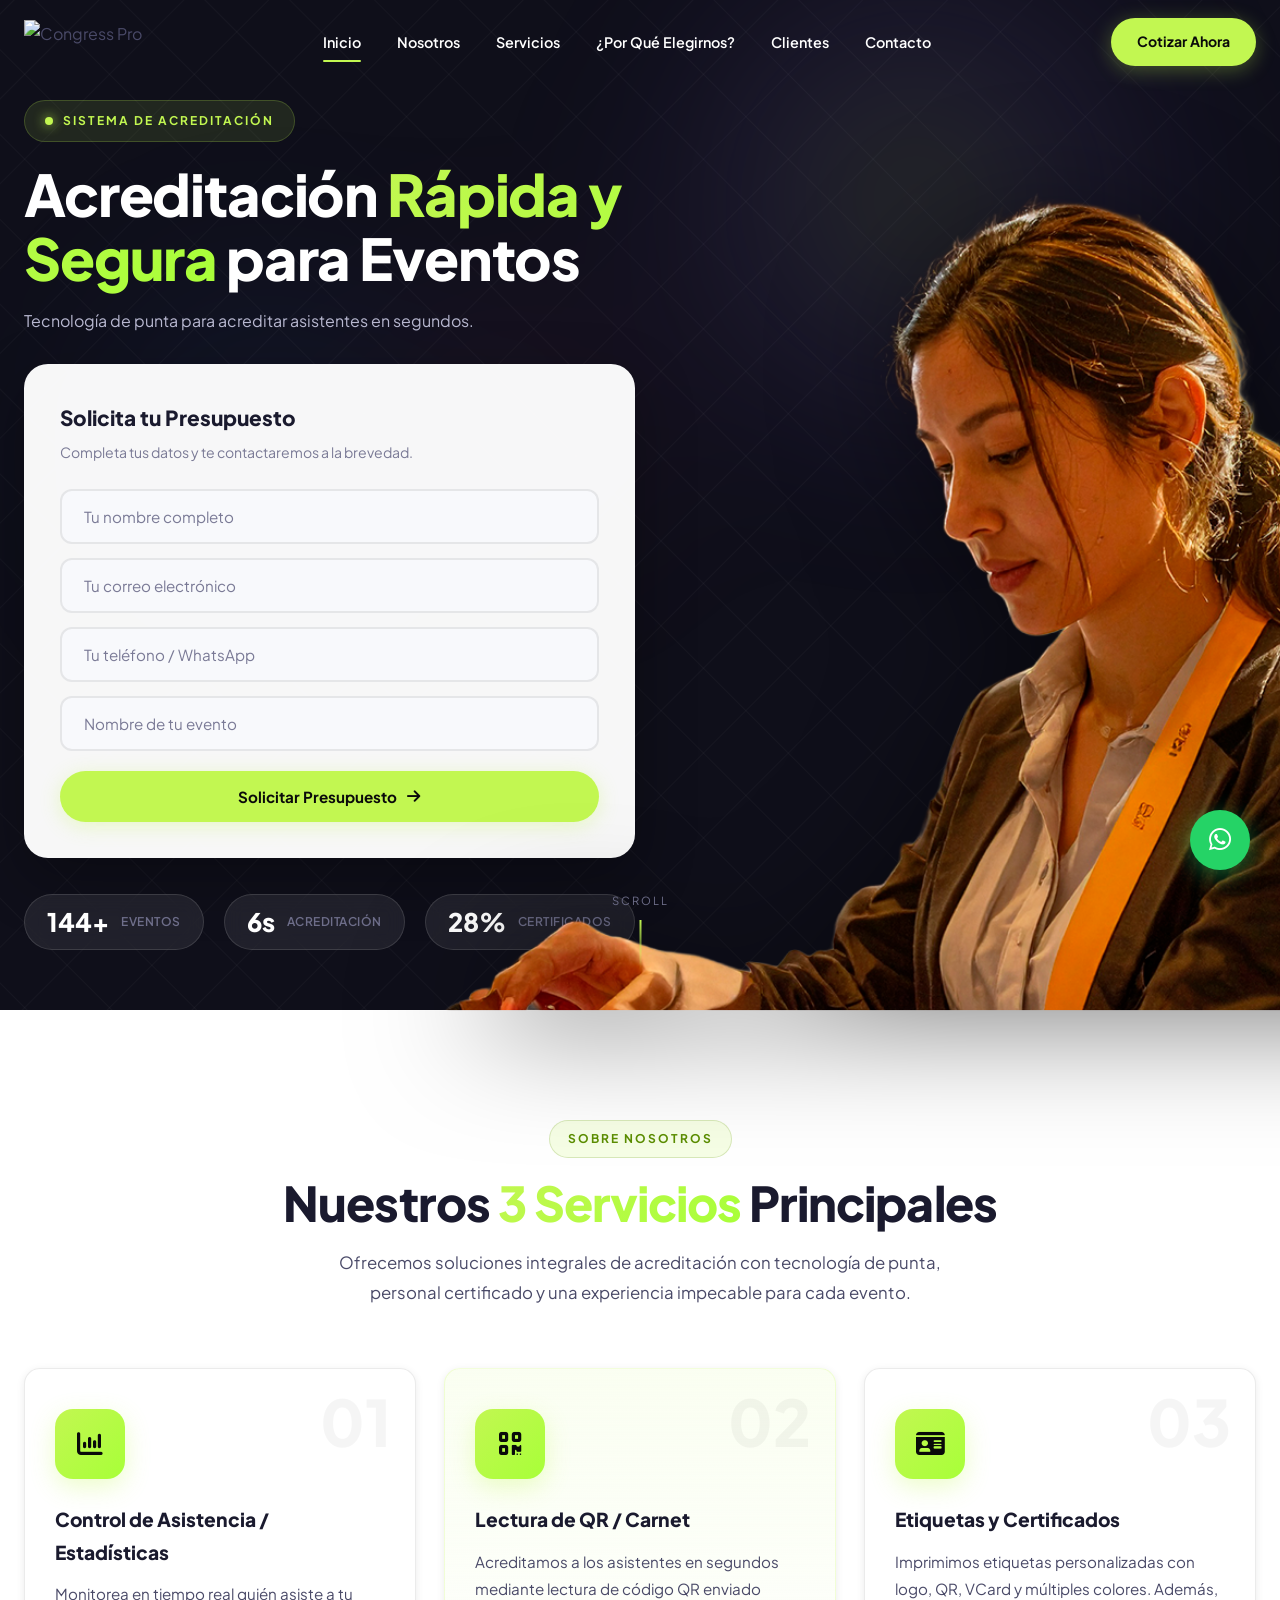
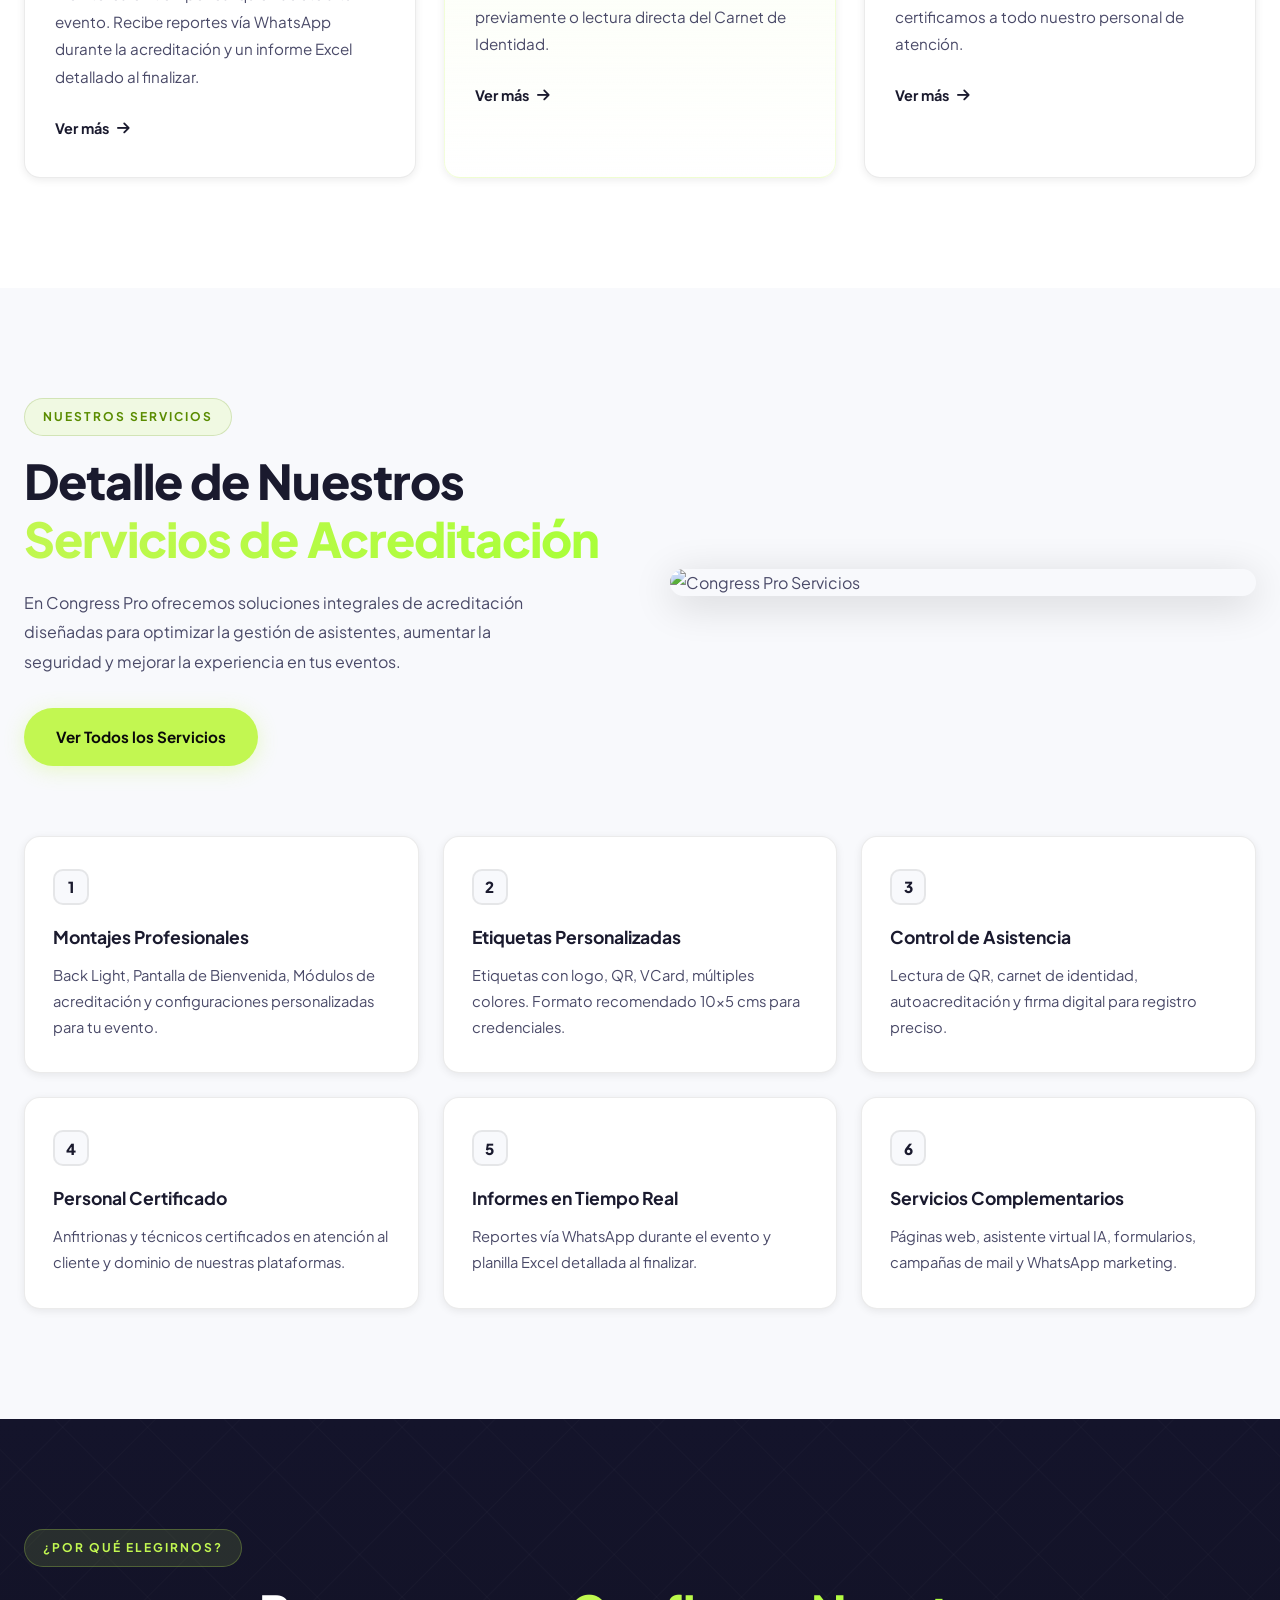
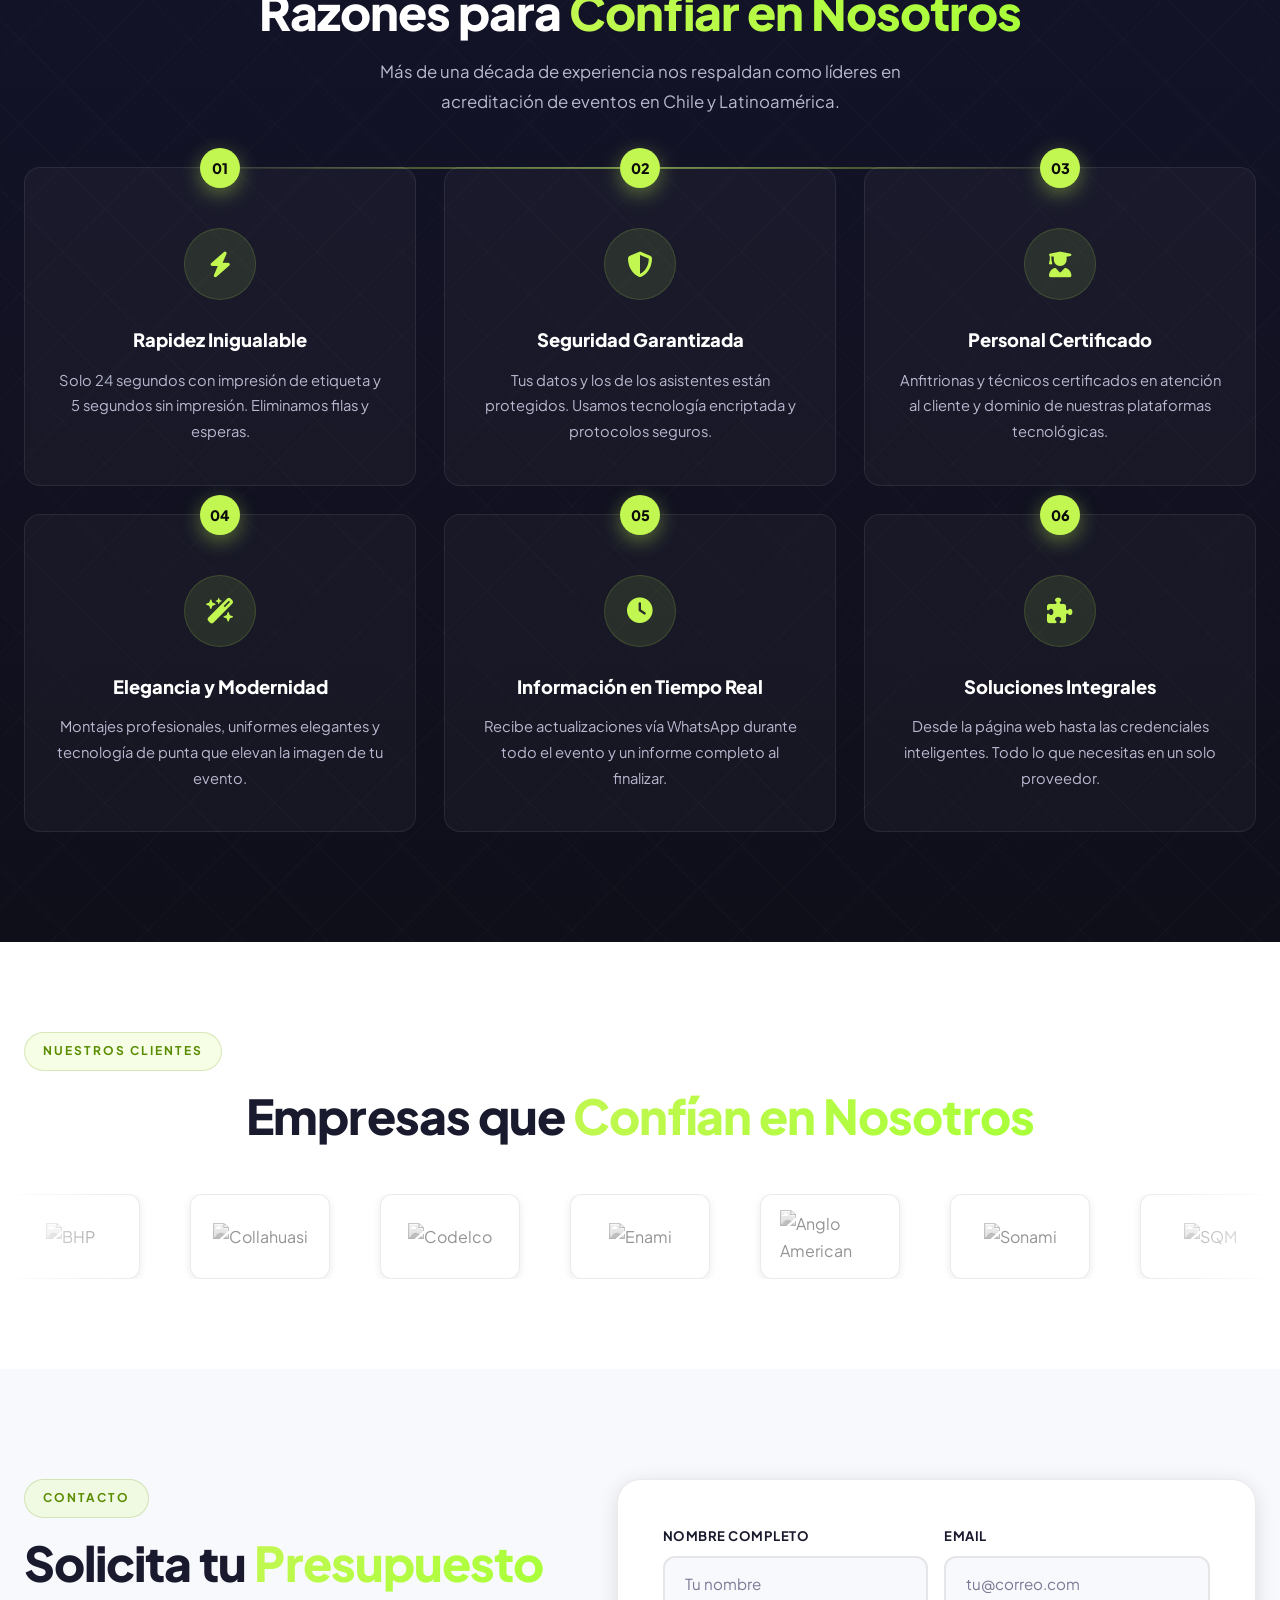
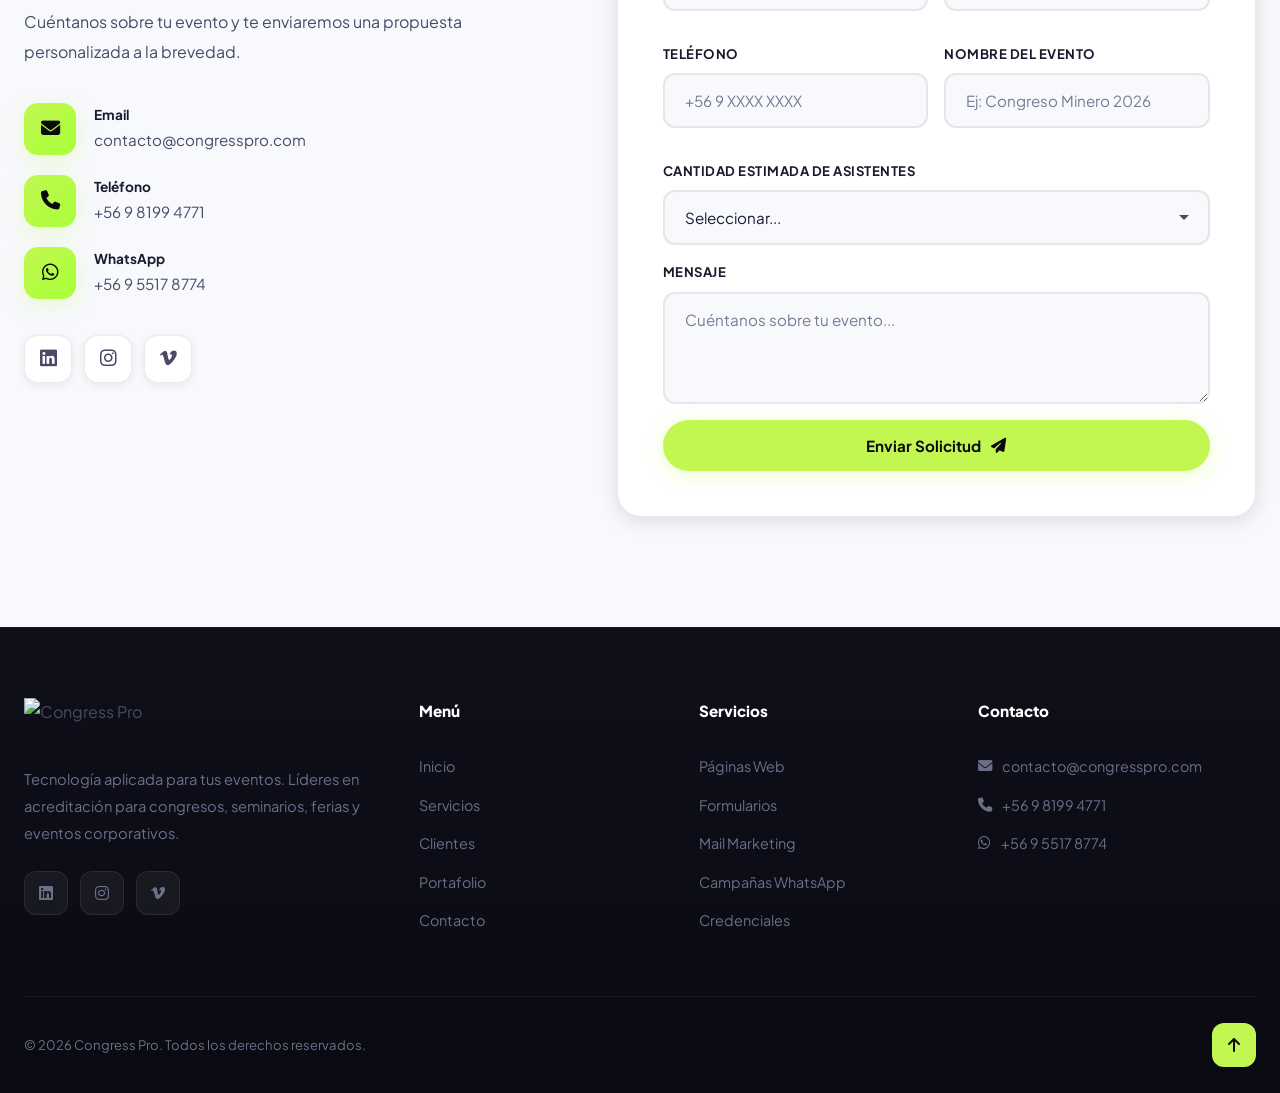
==== index.html @ cda1af73 "Initial commit: CongressPro project" ====
<!DOCTYPE html>
<html lang="es">
<head>
    <meta charset="UTF-8">
    <meta name="viewport" content="width=device-width, initial-scale=1.0">
    <title>Congress Pro — Sistema de Acreditación para Eventos</title>
    <link rel="preconnect" href="https://fonts.googleapis.com">
    <link rel="preconnect" href="https://fonts.gstatic.com" crossorigin>
    <link href="https://fonts.googleapis.com/css2?family=Inter:wght@300;400;500;600;700;800;900&family=Plus+Jakarta+Sans:wght@400;500;600;700;800&display=swap" rel="stylesheet">
    <link rel="stylesheet" href="https://cdnjs.cloudflare.com/ajax/libs/font-awesome/6.5.1/css/all.min.css">
    <link rel="stylesheet" href="styles.css">
</head>
<body>

    <!-- ============ NAVBAR ============ -->
    <header class="navbar" id="navbar">
        <div class="container navbar__inner">
            <a href="https://congresspro.com" class="navbar__logo">
                <img src="https://congresspro.com/wp-content/uploads/2024/12/logoCP3D.png" alt="Congress Pro" class="navbar__logo-img">
            </a>
            <nav class="navbar__menu" id="navMenu">
                <a href="#hero" class="navbar__link active">Inicio</a>
                <a href="#about" class="navbar__link">Nosotros</a>
                <a href="#services" class="navbar__link">Servicios</a>
                <a href="#why-us" class="navbar__link">¿Por Qué Elegirnos?</a>
                <a href="#clients" class="navbar__link">Clientes</a>
                <a href="#contact" class="navbar__link">Contacto</a>
            </nav>
            <a href="#contact" class="btn btn--primary navbar__cta">Cotizar Ahora</a>
            <button class="navbar__toggle" id="navToggle" aria-label="Menú">
                <span></span><span></span><span></span>
            </button>
        </div>
    </header>

    <!-- ============ HERO + FORM ============ -->
    <section class="hero" id="hero">
        <div class="hero__bg">
            <div class="hero__grid-overlay"></div>
            <div class="hero__gradient"></div>
        </div>
        <div class="container hero__inner">
            <!-- LEFT: Form -->
            <div class="hero__content">
                <span class="hero__badge">
                    <span class="hero__badge-dot"></span>
                    SISTEMA DE ACREDITACIÓN
                </span>
                <h1 class="hero__title">
                    Acreditación <span class="text-gradient">Rápida y Segura</span> para Eventos
                </h1>
                <p class="hero__subtitle">
                    Tecnología de punta para acreditar asistentes en segundos.
                </p>
                <form class="hero__form" id="heroForm">
                    <div class="hero__form-card">
                        <h3 class="hero__form-title">Solicita tu Presupuesto</h3>
                        <p class="hero__form-desc">Completa tus datos y te contactaremos a la brevedad.</p>
                        <div class="hero__form-fields">
                            <input type="text" placeholder="Tu nombre completo" required>
                            <input type="email" placeholder="Tu correo electrónico" required>
                            <input type="tel" placeholder="Tu teléfono / WhatsApp">
                            <input type="text" placeholder="Nombre de tu evento">
                        </div>
                        <button type="submit" class="btn btn--primary btn--full">
                            Solicitar Presupuesto <i class="fa-solid fa-arrow-right"></i>
                        </button>
                    </div>
                </form>
                <div class="hero__stats">
                    <div class="hero__stat">
                        <div class="hero__stat-value"><span class="hero__stat-number" data-count="500">0</span>+</div>
                        <span class="hero__stat-label">Eventos</span>
                    </div>
                    <div class="hero__stat">
                        <div class="hero__stat-value"><span class="hero__stat-number" data-count="24">0</span>s</div>
                        <span class="hero__stat-label">Acreditación</span>
                    </div>
                    <div class="hero__stat">
                        <div class="hero__stat-value"><span class="hero__stat-number" data-count="100">0</span>%</div>
                        <span class="hero__stat-label">Certificados</span>
                    </div>
                </div>
            </div>
            <!-- RIGHT: Image -->
            <div class="hero__visual">
                <div class="hero__image-wrapper">
                    <img src="imagenes/niñapng.png" alt="Acreditación Congress Pro" class="hero__image hero__image--person">
                </div>
            </div>
        </div>
        <div class="hero__scroll-indicator">
            <span>Scroll</span>
            <div class="hero__scroll-line"></div>
        </div>
    </section>

    <!-- ============ ABOUT US — 3 SERVICIOS PRINCIPALES ============ -->
    <section class="about section--light" id="about">
        <div class="container">
            <div class="about__header">
                <span class="section-tag">Sobre Nosotros</span>
                <h2 class="section-title">Nuestros <span class="text-gradient">3 Servicios</span> Principales</h2>
                <p class="section-subtitle">Ofrecemos soluciones integrales de acreditación con tecnología de punta, personal certificado y una experiencia impecable para cada evento.</p>
            </div>
            <div class="about__grid">
                <!-- Card 1 -->
                <div class="about__card" data-aos="fade-up">
                    <div class="about__card-icon">
                        <i class="fa-solid fa-chart-column"></i>
                    </div>
                    <div class="about__card-number">01</div>
                    <h3 class="about__card-title">Control de Asistencia / Estadísticas</h3>
                    <p class="about__card-text">Monitorea en tiempo real quién asiste a tu evento. Recibe reportes vía WhatsApp durante la acreditación y un informe Excel detallado al finalizar.</p>
                    <a href="#services" class="about__card-link">
                        Ver más <i class="fa-solid fa-arrow-right"></i>
                    </a>
                </div>
                <!-- Card 2 -->
                <div class="about__card about__card--featured" data-aos="fade-up" data-aos-delay="100">
                    <div class="about__card-icon">
                        <i class="fa-solid fa-qrcode"></i>
                    </div>
                    <div class="about__card-number">02</div>
                    <h3 class="about__card-title">Lectura de QR / Carnet</h3>
                    <p class="about__card-text">Acreditamos a los asistentes en segundos mediante lectura de código QR enviado previamente o lectura directa del Carnet de Identidad.</p>
                    <a href="#services" class="about__card-link">
                        Ver más <i class="fa-solid fa-arrow-right"></i>
                    </a>
                </div>
                <!-- Card 3 -->
                <div class="about__card" data-aos="fade-up" data-aos-delay="200">
                    <div class="about__card-icon">
                        <i class="fa-solid fa-id-card"></i>
                    </div>
                    <div class="about__card-number">03</div>
                    <h3 class="about__card-title">Etiquetas y Certificados</h3>
                    <p class="about__card-text">Imprimimos etiquetas personalizadas con logo, QR, VCard y múltiples colores. Además, certificamos a todo nuestro personal de atención.</p>
                    <a href="#services" class="about__card-link">
                        Ver más <i class="fa-solid fa-arrow-right"></i>
                    </a>
                </div>
            </div>
        </div>
    </section>

    <!-- ============ SERVICES DETAIL — SEOX STYLE ============ -->
    <section class="services-seox section--light" id="services">
        <div class="container">
            <!-- Top: Title Left + Image Right -->
            <div class="services-seox__top">
                <div class="services-seox__intro">
                    <span class="section-tag">Nuestros Servicios</span>
                    <h2 class="section-title section-title--left">Detalle de Nuestros<br><span class="text-gradient">Servicios de Acreditación</span></h2>
                    <p class="services-seox__desc">En Congress Pro ofrecemos soluciones integrales de acreditación diseñadas para optimizar la gestión de asistentes, aumentar la seguridad y mejorar la experiencia en tus eventos.</p>
                    <a href="#contact" class="btn btn--primary">Ver Todos los Servicios</a>
                </div>
                <div class="services-seox__image">
                    <img src="https://congresspro.com/wp-content/uploads/2025/01/IMG_9617-1280x960.jpeg" alt="Congress Pro Servicios">
                </div>
            </div>

            <!-- Bottom: 6 Cards Grid with Numbers -->
            <div class="services-seox__grid">
                <div class="services-seox__card">
                    <span class="services-seox__number">1</span>
                    <h4>Montajes Profesionales</h4>
                    <p>Back Light, Pantalla de Bienvenida, Módulos de acreditación y configuraciones personalizadas para tu evento.</p>
                </div>
                <div class="services-seox__card">
                    <span class="services-seox__number">2</span>
                    <h4>Etiquetas Personalizadas</h4>
                    <p>Etiquetas con logo, QR, VCard, múltiples colores. Formato recomendado 10×5 cms para credenciales.</p>
                </div>
                <div class="services-seox__card">
                    <span class="services-seox__number">3</span>
                    <h4>Control de Asistencia</h4>
                    <p>Lectura de QR, carnet de identidad, autoacreditación y firma digital para registro preciso.</p>
                </div>
                <div class="services-seox__card">
                    <span class="services-seox__number">4</span>
                    <h4>Personal Certificado</h4>
                    <p>Anfitrionas y técnicos certificados en atención al cliente y dominio de nuestras plataformas.</p>
                </div>
                <div class="services-seox__card">
                    <span class="services-seox__number">5</span>
                    <h4>Informes en Tiempo Real</h4>
                    <p>Reportes vía WhatsApp durante el evento y planilla Excel detallada al finalizar.</p>
                </div>
                <div class="services-seox__card">
                    <span class="services-seox__number">6</span>
                    <h4>Servicios Complementarios</h4>
                    <p>Páginas web, asistente virtual IA, formularios, campañas de mail y WhatsApp marketing.</p>
                </div>
            </div>
        </div>
    </section>

    <!-- ============ WHY CHOOSE US (Por qué elegirnos) ============ -->
    <section class="why-us section--dark" id="why-us">
        <div class="container">
            <span class="section-tag">¿Por Qué Elegirnos?</span>
            <h2 class="section-title">Razones para <span class="text-gradient">Confiar en Nosotros</span></h2>
            <p class="section-subtitle">Más de una década de experiencia nos respaldan como líderes en acreditación de eventos en Chile y Latinoamérica.</p>

            <div class="why-us__grid">
                <div class="why-us__card">
                    <div class="why-us__step">01</div>
                    <div class="why-us__icon"><i class="fa-solid fa-bolt"></i></div>
                    <h4>Rapidez Inigualable</h4>
                    <p>Solo 24 segundos con impresión de etiqueta y 5 segundos sin impresión. Eliminamos filas y esperas.</p>
                </div>
                <div class="why-us__card">
                    <div class="why-us__step">02</div>
                    <div class="why-us__icon"><i class="fa-solid fa-shield-halved"></i></div>
                    <h4>Seguridad Garantizada</h4>
                    <p>Tus datos y los de los asistentes están protegidos. Usamos tecnología encriptada y protocolos seguros.</p>
                </div>
                <div class="why-us__card">
                    <div class="why-us__step">03</div>
                    <div class="why-us__icon"><i class="fa-solid fa-user-graduate"></i></div>
                    <h4>Personal Certificado</h4>
                    <p>Anfitrionas y técnicos certificados en atención al cliente y dominio de nuestras plataformas tecnológicas.</p>
                </div>
                <div class="why-us__card">
                    <div class="why-us__step">04</div>
                    <div class="why-us__icon"><i class="fa-solid fa-wand-magic-sparkles"></i></div>
                    <h4>Elegancia y Modernidad</h4>
                    <p>Montajes profesionales, uniformes elegantes y tecnología de punta que elevan la imagen de tu evento.</p>
                </div>
                <div class="why-us__card">
                    <div class="why-us__step">05</div>
                    <div class="why-us__icon"><i class="fa-solid fa-clock"></i></div>
                    <h4>Información en Tiempo Real</h4>
                    <p>Recibe actualizaciones vía WhatsApp durante todo el evento y un informe completo al finalizar.</p>
                </div>
                <div class="why-us__card">
                    <div class="why-us__step">06</div>
                    <div class="why-us__icon"><i class="fa-solid fa-puzzle-piece"></i></div>
                    <h4>Soluciones Integrales</h4>
                    <p>Desde la página web hasta las credenciales inteligentes. Todo lo que necesitas en un solo proveedor.</p>
                </div>
            </div>
        </div>
    </section>

    <!-- ============ CLIENTS SLIDER ============ -->
    <section class="clients section--light" id="clients">
        <div class="container">
            <span class="section-tag">Nuestros Clientes</span>
            <h2 class="section-title">Empresas que <span class="text-gradient">Confían en Nosotros</span></h2>
        </div>
        <div class="clients__slider">
            <div class="clients__track">
                <div class="clients__slide"><img src="https://congresspro.com/wp-content/uploads/2024/12/BHP-150x150.png" alt="BHP"></div>
                <div class="clients__slide"><img src="https://congresspro.com/wp-content/uploads/2024/12/collahuasi-150x150.png" alt="Collahuasi"></div>
                <div class="clients__slide"><img src="https://congresspro.com/wp-content/uploads/2024/12/CODELCO-150x150.png" alt="Codelco"></div>
                <div class="clients__slide"><img src="https://congresspro.com/wp-content/uploads/2024/12/ENAMI-150x150.png" alt="Enami"></div>
                <div class="clients__slide"><img src="https://congresspro.com/wp-content/uploads/2024/12/Anglo-American-150x150.png" alt="Anglo American"></div>
                <div class="clients__slide"><img src="https://congresspro.com/wp-content/uploads/2024/12/SONAMI-150x150.png" alt="Sonami"></div>
                <div class="clients__slide"><img src="https://congresspro.com/wp-content/uploads/2024/12/SQM-150x150.png" alt="SQM"></div>
                <div class="clients__slide"><img src="https://congresspro.com/wp-content/uploads/2024/12/CORFO-150x150.png" alt="Corfo"></div>
                <div class="clients__slide"><img src="https://congresspro.com/wp-content/uploads/2024/12/SERNAGEOMIN-150x150.png" alt="Sernageomin"></div>
                <div class="clients__slide"><img src="https://congresspro.com/wp-content/uploads/2024/12/ICARE-150x150.png" alt="Icare"></div>
                <!-- Duplicated for infinite scroll -->
                <div class="clients__slide"><img src="https://congresspro.com/wp-content/uploads/2024/12/BHP-150x150.png" alt="BHP"></div>
                <div class="clients__slide"><img src="https://congresspro.com/wp-content/uploads/2024/12/collahuasi-150x150.png" alt="Collahuasi"></div>
                <div class="clients__slide"><img src="https://congresspro.com/wp-content/uploads/2024/12/CODELCO-150x150.png" alt="Codelco"></div>
                <div class="clients__slide"><img src="https://congresspro.com/wp-content/uploads/2024/12/ENAMI-150x150.png" alt="Enami"></div>
                <div class="clients__slide"><img src="https://congresspro.com/wp-content/uploads/2024/12/Anglo-American-150x150.png" alt="Anglo American"></div>
                <div class="clients__slide"><img src="https://congresspro.com/wp-content/uploads/2024/12/SONAMI-150x150.png" alt="Sonami"></div>
                <div class="clients__slide"><img src="https://congresspro.com/wp-content/uploads/2024/12/SQM-150x150.png" alt="SQM"></div>
                <div class="clients__slide"><img src="https://congresspro.com/wp-content/uploads/2024/12/CORFO-150x150.png" alt="Corfo"></div>
                <div class="clients__slide"><img src="https://congresspro.com/wp-content/uploads/2024/12/SERNAGEOMIN-150x150.png" alt="Sernageomin"></div>
                <div class="clients__slide"><img src="https://congresspro.com/wp-content/uploads/2024/12/ICARE-150x150.png" alt="Icare"></div>
            </div>
        </div>
    </section>

    <!-- ============ CONTACT FORM (Second Form) ============ -->
    <section class="contact section--light" id="contact">
        <div class="container">
            <div class="contact__inner">
                <div class="contact__info">
                    <span class="section-tag">Contacto</span>
                    <h2 class="section-title section-title--left">Solicita tu <span class="text-gradient">Presupuesto</span></h2>
                    <p>Cuéntanos sobre tu evento y te enviaremos una propuesta personalizada a la brevedad.</p>
                    <div class="contact__details">
                        <div class="contact__detail">
                            <i class="fa-solid fa-envelope"></i>
                            <div>
                                <strong>Email</strong>
                                <a href="mailto:contacto@congresspro.com">contacto@congresspro.com</a>
                            </div>
                        </div>
                        <div class="contact__detail">
                            <i class="fa-solid fa-phone"></i>
                            <div>
                                <strong>Teléfono</strong>
                                <a href="tel:56981994771">+56 9 8199 4771</a>
                            </div>
                        </div>
                        <div class="contact__detail">
                            <i class="fa-brands fa-whatsapp"></i>
                            <div>
                                <strong>WhatsApp</strong>
                                <a href="https://api.whatsapp.com/send/?phone=56955178774" target="_blank">+56 9 5517 8774</a>
                            </div>
                        </div>
                    </div>
                    <div class="contact__social">
                        <a href="https://www.linkedin.com/company/congresspro" target="_blank"><i class="fa-brands fa-linkedin"></i></a>
                        <a href="https://www.instagram.com/congresspro_oficial/" target="_blank"><i class="fa-brands fa-instagram"></i></a>
                        <a href="https://vimeo.com/user10743563" target="_blank"><i class="fa-brands fa-vimeo-v"></i></a>
                    </div>
                </div>
                <form class="contact__form" id="contactForm">
                    <div class="contact__form-row">
                        <div class="contact__form-group">
                            <label>Nombre Completo</label>
                            <input type="text" placeholder="Tu nombre" required>
                        </div>
                        <div class="contact__form-group">
                            <label>Email</label>
                            <input type="email" placeholder="tu@correo.com" required>
                        </div>
                    </div>
                    <div class="contact__form-row">
                        <div class="contact__form-group">
                            <label>Teléfono</label>
                            <input type="tel" placeholder="+56 9 XXXX XXXX">
                        </div>
                        <div class="contact__form-group">
                            <label>Nombre del Evento</label>
                            <input type="text" placeholder="Ej: Congreso Minero 2026">
                        </div>
                    </div>
                    <div class="contact__form-group contact__form-group--full">
                        <label>Cantidad Estimada de Asistentes</label>
                        <select>
                            <option value="">Seleccionar...</option>
                            <option>Menos de 100</option>
                            <option>100 - 500</option>
                            <option>500 - 1.000</option>
                            <option>1.000 - 5.000</option>
                            <option>Más de 5.000</option>
                        </select>
                    </div>
                    <div class="contact__form-group contact__form-group--full">
                        <label>Mensaje</label>
                        <textarea rows="4" placeholder="Cuéntanos sobre tu evento..."></textarea>
                    </div>
                    <button type="submit" class="btn btn--primary btn--full">
                        Enviar Solicitud <i class="fa-solid fa-paper-plane"></i>
                    </button>
                </form>
            </div>
        </div>
    </section>

    <!-- ============ FOOTER ============ -->
    <footer class="footer">
        <div class="container">
            <div class="footer__top">
                <div class="footer__brand">
                    <img src="https://congresspro.com/wp-content/uploads/2024/12/logoCP3D.png" alt="Congress Pro" class="footer__logo">
                    <p>Tecnología aplicada para tus eventos. Líderes en acreditación para congresos, seminarios, ferias y eventos corporativos.</p>
                    <div class="footer__social">
                        <a href="https://www.linkedin.com/company/congresspro" target="_blank"><i class="fa-brands fa-linkedin"></i></a>
                        <a href="https://www.instagram.com/congresspro_oficial/" target="_blank"><i class="fa-brands fa-instagram"></i></a>
                        <a href="https://vimeo.com/user10743563" target="_blank"><i class="fa-brands fa-vimeo-v"></i></a>
                    </div>
                </div>
                <div class="footer__col">
                    <h4>Menú</h4>
                    <a href="https://congresspro.com">Inicio</a>
                    <a href="https://congresspro.com/acreditacion/">Servicios</a>
                    <a href="https://congresspro.com/clientes/">Clientes</a>
                    <a href="https://congresspro.com/portafolio/">Portafolio</a>
                    <a href="#contact">Contacto</a>
                </div>
                <div class="footer__col">
                    <h4>Servicios</h4>
                    <a href="https://congresspro.com/pagina-web/">Páginas Web</a>
                    <a href="https://congresspro.com/formulario-de-inscripcion/">Formularios</a>
                    <a href="https://congresspro.com/mail-marketing/">Mail Marketing</a>
                    <a href="https://congresspro.com/whatsapp">Campañas WhatsApp</a>
                    <a href="https://congresspro.com/credenciales-inteligentes/">Credenciales</a>
                </div>
                <div class="footer__col">
                    <h4>Contacto</h4>
                    <a href="mailto:contacto@congresspro.com"><i class="fa-solid fa-envelope"></i> contacto@congresspro.com</a>
                    <a href="tel:56981994771"><i class="fa-solid fa-phone"></i> +56 9 8199 4771</a>
                    <a href="https://api.whatsapp.com/send/?phone=56955178774" target="_blank"><i class="fa-brands fa-whatsapp"></i> +56 9 5517 8774</a>
                </div>
            </div>
            <div class="footer__bottom">
                <p>&copy; 2026 Congress Pro. Todos los derechos reservados.</p>
                <a href="#hero" class="footer__back-top">
                    <i class="fa-solid fa-arrow-up"></i>
                </a>
            </div>
        </div>
    </footer>

    <!-- WhatsApp Floating Button -->
    <a href="https://api.whatsapp.com/send/?phone=56955178774" class="whatsapp-float" target="_blank" aria-label="WhatsApp">
        <i class="fa-brands fa-whatsapp"></i>
    </a>

    <script src="script.js"></script>
</body>
</html>
---- styles.css ----
/* ================================================
   CONGRESS PRO — SEOX-Inspired Theme
   Light/Dark Alternating Sections + Lime Green Accent
   ================================================ */

/* ---------- CSS Variables ---------- */
:root {
    /* Light Section Colors */
    --bg-light: #ffffff;
    --bg-light-alt: #f8f9fc;
    --bg-light-card: #ffffff;
    --text-dark: #1a1a2e;
    --text-dark-secondary: #4a4a68;
    --text-dark-muted: #7a7a96;
    --border-light: rgba(0, 0, 0, 0.08);
    
    /* Dark Section Colors */
    --bg-dark: #0f0f1a;
    --bg-dark-alt: #14142b;
    --bg-dark-card: #1a1a2e;
    --text-light: #ffffff;
    --text-light-secondary: #b8b8d0;
    --text-light-muted: #6e6e8a;
    --border-dark: rgba(255, 255, 255, 0.08);
    
    /* Accent Colors - SEOX Lime Green */
    --accent: #c2f751;
    --accent-dark: #a8d845;
    --accent-hover: #d4ff6a;
    --accent-glow: rgba(194, 247, 81, 0.2);
    
    /* Secondary Colors */
    --purple: #8b5cf6;
    --blue: #3b82f6;
    --pink: #ec4899;
    
    /* Spacing & Radius */
    --radius-sm: 8px;
    --radius-md: 12px;
    --radius-lg: 16px;
    --radius-xl: 24px;
    --radius-full: 100px;
    
    /* Shadows */
    --shadow-sm: 0 2px 8px rgba(0, 0, 0, 0.08);
    --shadow-md: 0 4px 20px rgba(0, 0, 0, 0.12);
    --shadow-lg: 0 8px 40px rgba(0, 0, 0, 0.16);
    --shadow-glow: 0 0 40px rgba(194, 247, 81, 0.15);
    
    --font-main: 'Plus Jakarta Sans', 'Inter', sans-serif;
    --transition: 0.3s cubic-bezier(0.4, 0, 0.2, 1);
    --container: 1280px;
}

/* ---------- Reset & Base ---------- */
*, *::before, *::after {
    margin: 0;
    padding: 0;
    box-sizing: border-box;
}

html {
    scroll-behavior: smooth;
    font-size: 16px;
}

body {
    font-family: var(--font-main);
    background: var(--bg-light);
    color: var(--text-dark-secondary);
    line-height: 1.7;
    overflow-x: hidden;
    -webkit-font-smoothing: antialiased;
}

a {
    text-decoration: none;
    color: inherit;
    transition: var(--transition);
}

img {
    max-width: 100%;
    display: block;
}

.container {
    max-width: var(--container);
    margin: 0 auto;
    padding: 0 24px;
}

/* SEOX-style green highlight text */
.text-gradient {
    color: var(--accent);
    background: linear-gradient(135deg, var(--accent), #a8ff38);
    -webkit-background-clip: text;
    -webkit-text-fill-color: transparent;
    background-clip: text;
}

/* Section Tag — SEOX Style with colored pill */
.section-tag {
    display: inline-flex;
    align-items: center;
    gap: 8px;
    font-size: 0.75rem;
    font-weight: 700;
    letter-spacing: 2px;
    text-transform: uppercase;
    color: var(--accent);
    margin-bottom: 16px;
    padding: 8px 18px;
    background: rgba(194, 247, 81, 0.12);
    border-radius: var(--radius-full);
    border: 1px solid rgba(194, 247, 81, 0.25);
}

/* Light section tag */
.section--light .section-tag {
    background: rgba(194, 247, 81, 0.15);
    color: #5a8c00;
    border-color: rgba(90, 140, 0, 0.2);
}

.section-title {
    font-size: clamp(2rem, 4vw, 3rem);
    font-weight: 800;
    color: var(--text-dark);
    margin-bottom: 16px;
    line-height: 1.2;
    text-align: center;
    letter-spacing: -0.02em;
}

.section--dark .section-title {
    color: var(--text-light);
}

.section-title--left {
    text-align: left;
}

.section-subtitle {
    font-size: 1.05rem;
    color: var(--text-dark-secondary);
    max-width: 620px;
    margin: 0 auto 50px;
    text-align: center;
    line-height: 1.8;
}

.section--dark .section-subtitle {
    color: var(--text-light-secondary);
}

/* ---------- Buttons — SEOX Style ---------- */
.btn {
    display: inline-flex;
    align-items: center;
    gap: 10px;
    padding: 16px 32px;
    border-radius: var(--radius-full);
    font-weight: 700;
    font-size: 0.95rem;
    border: none;
    cursor: pointer;
    transition: var(--transition);
    font-family: var(--font-main);
}

.btn--primary {
    background: var(--accent);
    color: #0a0a0a;
    box-shadow: 0 4px 20px rgba(194, 247, 81, 0.3);
}

.btn--primary:hover {
    background: var(--accent-hover);
    transform: translateY(-3px);
    box-shadow: 0 8px 30px rgba(194, 247, 81, 0.45);
}

.btn--dark {
    background: var(--bg-dark);
    color: var(--text-light);
}

.btn--dark:hover {
    background: var(--bg-dark-alt);
    transform: translateY(-3px);
}

.btn--outline {
    background: transparent;
    border: 2px solid var(--border-light);
    color: var(--text-dark);
}

.btn--outline:hover {
    border-color: var(--accent);
    color: var(--accent);
}

.btn--full {
    width: 100%;
    justify-content: center;
}

/* ============ NAVBAR — SEOX Light/Dark ============ */
.navbar {
    position: fixed;
    top: 0;
    left: 0;
    right: 0;
    z-index: 1000;
    padding: 18px 0;
    transition: var(--transition);
    background: transparent;
}

.navbar.scrolled {
    background: rgba(255, 255, 255, 0.95);
    backdrop-filter: blur(20px);
    -webkit-backdrop-filter: blur(20px);
    border-bottom: 1px solid var(--border-light);
    padding: 12px 0;
    box-shadow: var(--shadow-sm);
}

.navbar__inner {
    display: flex;
    align-items: center;
    justify-content: space-between;
}

.navbar__logo-img {
    height: 44px;
    width: auto;
}

.navbar__menu {
    display: flex;
    gap: 36px;
}

.navbar__link {
    font-size: 0.9rem;
    font-weight: 600;
    color: var(--text-light);
    position: relative;
    padding: 4px 0;
}

.navbar.scrolled .navbar__link {
    color: var(--text-dark-secondary);
}

.navbar__link::after {
    content: '';
    position: absolute;
    bottom: -4px;
    left: 0;
    width: 0;
    height: 2px;
    background: var(--accent);
    border-radius: 2px;
    transition: var(--transition);
}

.navbar__link:hover,
.navbar__link.active {
    color: var(--text-light);
}

.navbar.scrolled .navbar__link:hover,
.navbar.scrolled .navbar__link.active {
    color: var(--text-dark);
}

.navbar__link:hover::after,
.navbar__link.active::after {
    width: 100%;
}

.navbar__cta {
    padding: 12px 26px;
    font-size: 0.88rem;
}

.navbar__toggle {
    display: none;
    flex-direction: column;
    gap: 5px;
    background: none;
    border: none;
    cursor: pointer;
    padding: 4px;
}

.navbar__toggle span {
    display: block;
    width: 24px;
    height: 2px;
    background: var(--text-light);
    border-radius: 2px;
    transition: var(--transition);
}

.navbar.scrolled .navbar__toggle span {
    background: var(--text-dark);
}

/* ============ HERO — SEOX Dark with Gradient ============ */
.hero {
    position: relative;
    min-height: 100vh;
    display: flex;
    align-items: flex-end;
    padding: 100px 0 0;
    overflow: visible;
    background-color: #0f0f1a;
    background-size: cover;
    background-position: center;
    background-repeat: no-repeat;
}

.hero__inner {
    position: relative;
    z-index: 1;
    display: grid;
    grid-template-columns: 1fr 1fr;
    gap: 40px;
    align-items: flex-end;
    width: 100%;
}

.hero__content {
    padding-bottom: 60px;
    align-self: center;
}

.hero__bg {
    position: absolute;
    inset: 0;
    z-index: 0;
    background: rgba(15, 15, 26, 0.75);
}

/* SEOX Diamond / Diagonal Grid Pattern */
.hero__grid-overlay {
    position: absolute;
    inset: -50%;
    width: 200%;
    height: 200%;
    background-image:
        linear-gradient(rgba(255,255,255,0.03) 1px, transparent 1px),
        linear-gradient(90deg, rgba(255,255,255,0.03) 1px, transparent 1px);
    background-size: 60px 60px;
    transform: rotate(45deg);
}

/* SEOX Colorful ambient glows */
.hero__gradient {
    position: absolute;
    top: -10%;
    right: 5%;
    width: 600px;
    height: 600px;
    background: radial-gradient(circle, rgba(194, 247, 81, 0.15), rgba(139, 92, 246, 0.1) 40%, transparent 70%);
    border-radius: 50%;
    filter: blur(80px);
    animation: pulse 8s ease-in-out infinite;
}

.hero__gradient::before {
    content: '';
    position: absolute;
    top: 50%;
    left: -100%;
    width: 500px;
    height: 500px;
    background: radial-gradient(circle, rgba(59, 130, 246, 0.12), transparent 60%);
    border-radius: 50%;
    filter: blur(60px);
}

.hero__gradient::after {
    content: '';
    position: absolute;
    bottom: -20%;
    left: -50%;
    width: 400px;
    height: 400px;
    background: radial-gradient(circle, rgba(236, 72, 153, 0.1), transparent 60%);
    border-radius: 50%;
    filter: blur(60px);
}

@keyframes pulse {
    0%, 100% { transform: scale(1); opacity: 0.8; }
    50% { transform: scale(1.15); opacity: 1; }
}

.hero__badge {
    display: inline-flex;
    align-items: center;
    gap: 10px;
    font-size: 0.75rem;
    font-weight: 700;
    letter-spacing: 2px;
    text-transform: uppercase;
    color: var(--accent);
    margin-bottom: 20px;
    padding: 10px 20px;
    background: rgba(194, 247, 81, 0.1);
    border-radius: var(--radius-full);
    border: 1px solid rgba(194, 247, 81, 0.2);
}

.hero__badge-dot {
    width: 8px;
    height: 8px;
    border-radius: 50%;
    background: var(--accent);
    box-shadow: 0 0 12px var(--accent);
    animation: blink 2s ease-in-out infinite;
}

@keyframes blink {
    0%, 100% { opacity: 1; }
    50% { opacity: 0.3; }
}

.hero__title {
    font-size: clamp(2.4rem, 5vw, 3.6rem);
    font-weight: 900;
    color: var(--text-light);
    line-height: 1.1;
    margin-bottom: 18px;
    letter-spacing: -0.02em;
}

.hero__subtitle {
    font-size: 1rem;
    color: var(--text-light-secondary);
    max-width: 480px;
    margin-bottom: 28px;
    line-height: 1.8;
}

/* Hero Form Card — SEOX Light Card Style */
.hero__form {
    margin-bottom: 36px;
}

.hero__form-card {
    background: rgba(255, 255, 255, 0.97);
    border-radius: var(--radius-xl);
    padding: 36px;
    box-shadow: 0 20px 60px rgba(0, 0, 0, 0.3);
}

.hero__form-title {
    font-size: 1.3rem;
    font-weight: 800;
    color: var(--text-dark);
    margin-bottom: 6px;
}

.hero__form-desc {
    font-size: 0.88rem;
    color: var(--text-dark-muted);
    margin-bottom: 24px;
}

.hero__form-fields {
    display: flex;
    flex-direction: column;
    gap: 14px;
    margin-bottom: 20px;
}

.hero__form-fields input {
    width: 100%;
    padding: 16px 22px;
    background: var(--bg-light-alt);
    border: 2px solid var(--border-light);
    border-radius: var(--radius-md);
    color: var(--text-dark);
    font-size: 0.95rem;
    font-family: var(--font-main);
    transition: var(--transition);
}

.hero__form-fields input::placeholder {
    color: var(--text-dark-muted);
}

.hero__form-fields input:focus {
    outline: none;
    border-color: var(--accent);
    background: #fff;
    box-shadow: 0 0 0 4px rgba(194, 247, 81, 0.15);
}

/* Hero Stats — SEOX glass pills */
.hero__stats {
    display: flex;
    gap: 20px;
}

.hero__stat {
    display: flex;
    align-items: center;
    gap: 12px;
    padding: 14px 22px;
    background: rgba(255, 255, 255, 0.08);
    backdrop-filter: blur(10px);
    border: 1px solid rgba(255, 255, 255, 0.12);
    border-radius: var(--radius-full);
}

.hero__stat-value {
    font-size: 1.6rem;
    font-weight: 900;
    color: var(--text-light);
    line-height: 1;
}

.hero__stat-number {
    display: inline;
}

.hero__stat-label {
    font-size: 0.75rem;
    font-weight: 600;
    color: var(--text-light-muted);
    text-transform: uppercase;
    letter-spacing: 0.5px;
    line-height: 1.3;
}

/* Hero Visual */
.hero__visual {
    position: relative;
    display: flex;
    justify-content: center;
    align-items: flex-end;
}

.hero__image-wrapper {
    position: relative;
    overflow: visible;
    width: 100%;
    display: flex;
    align-items: flex-end;
    justify-content: center;
}

.hero__image {
    border-radius: var(--radius-xl);
    width: 100%;
    max-height: 540px;
    object-fit: cover;
    box-shadow: 0 25px 80px rgba(0, 0, 0, 0.4);
}

/* Imagen de persona PNG - COMPLETA, grande y pegada al fondo */
.hero__image--person {
    border-radius: 0;
    max-height: none;
    height: auto;
    min-height: 650px;
    max-width: 150%;
    width: auto;
    object-fit: contain;
    object-position: bottom center;
    box-shadow: none;
    filter: drop-shadow(0 10px 50px rgba(0, 0, 0, 0.5));
    margin-bottom: 0;
    transform: scale(1.2);
    transform-origin: bottom center;
}

.hero__float-card {
    position: absolute;
    display: flex;
    align-items: center;
    gap: 14px;
    padding: 16px 22px;
    background: rgba(255, 255, 255, 0.95);
    backdrop-filter: blur(10px);
    border-radius: var(--radius-md);
    box-shadow: var(--shadow-lg);
    animation: float 6s ease-in-out infinite;
}

.hero__float-card i {
    width: 44px;
    height: 44px;
    display: flex;
    align-items: center;
    justify-content: center;
    border-radius: 12px;
    background: var(--accent);
    color: #0a0a0a;
    font-size: 1.1rem;
}

.hero__float-card strong {
    color: var(--text-dark);
    font-size: 1rem;
    display: block;
}

.hero__float-card span {
    color: var(--text-dark-muted);
    font-size: 0.75rem;
}

.hero__float-card--1 {
    top: 20%;
    left: -40px;
}

.hero__float-card--2 {
    bottom: 15%;
    right: -40px;
    animation-delay: 3s;
}

@keyframes float {
    0%, 100% { transform: translateY(0px); }
    50% { transform: translateY(-16px); }
}

.hero__scroll-indicator {
    position: absolute;
    bottom: 40px;
    left: 50%;
    transform: translateX(-50%);
    display: flex;
    flex-direction: column;
    align-items: center;
    gap: 10px;
    color: var(--text-light-muted);
    font-size: 0.7rem;
    letter-spacing: 2px;
    text-transform: uppercase;
    z-index: 2;
}

.hero__scroll-line {
    width: 2px;
    height: 50px;
    background: linear-gradient(180deg, var(--accent), transparent);
    animation: scrollPulse 2s ease-in-out infinite;
}

@keyframes scrollPulse {
    0% { opacity: 0; transform: scaleY(0); transform-origin: top; }
    50% { opacity: 1; transform: scaleY(1); }
    100% { opacity: 0; transform: scaleY(0); transform-origin: bottom; }
}

/* ============ ABOUT US — SEOX LIGHT SECTION ============ */
.about {
    padding: 110px 0;
    background: var(--bg-light);
    position: relative;
    overflow: hidden;
}

.about__header {
    text-align: center;
    margin-bottom: 60px;
    position: relative;
    z-index: 1;
}

.about__grid {
    display: grid;
    grid-template-columns: repeat(3, 1fr);
    gap: 28px;
    position: relative;
    z-index: 1;
}

.about__card {
    position: relative;
    padding: 40px 30px 36px;
    background: var(--bg-light-card);
    border: 1px solid var(--border-light);
    border-radius: var(--radius-lg);
    transition: var(--transition);
    overflow: hidden;
    box-shadow: var(--shadow-sm);
}

.about__card::before {
    content: '';
    position: absolute;
    top: 0;
    left: 0;
    right: 0;
    height: 4px;
    background: var(--accent);
    transform: scaleX(0);
    transition: var(--transition);
}

.about__card:hover {
    transform: translateY(-10px);
    box-shadow: 0 20px 50px rgba(0, 0, 0, 0.12);
    border-color: transparent;
}

.about__card:hover::before {
    transform: scaleX(1);
}

.about__card--featured {
    background: linear-gradient(180deg, rgba(194, 247, 81, 0.08), var(--bg-light-card));
    border-color: rgba(194, 247, 81, 0.2);
}

.about__card-icon {
    width: 70px;
    height: 70px;
    display: flex;
    align-items: center;
    justify-content: center;
    border-radius: 18px;
    background: linear-gradient(135deg, var(--accent), #a8ff38);
    margin-bottom: 24px;
    font-size: 1.6rem;
    color: #0a0a0a;
    box-shadow: 0 8px 25px rgba(194, 247, 81, 0.3);
    transition: var(--transition);
}

.about__card:hover .about__card-icon {
    transform: scale(1.08);
    box-shadow: 0 12px 35px rgba(194, 247, 81, 0.4);
}

.about__card-number {
    position: absolute;
    top: 20px;
    right: 24px;
    font-size: 4rem;
    font-weight: 900;
    color: rgba(0, 0, 0, 0.04);
    line-height: 1;
    pointer-events: none;
}

.about__card-title {
    font-size: 1.2rem;
    font-weight: 800;
    color: var(--text-dark);
    margin-bottom: 12px;
}

.about__card-text {
    font-size: 0.95rem;
    line-height: 1.8;
    color: var(--text-dark-secondary);
    margin-bottom: 24px;
}

.about__card-link {
    display: inline-flex;
    align-items: center;
    gap: 8px;
    font-weight: 700;
    font-size: 0.9rem;
    color: var(--text-dark);
}

.about__card-link:hover {
    color: #5a8c00;
    gap: 14px;
}

/* ============ SERVICES SEOX STYLE — Light Section ============ */
.services-seox {
    padding: 110px 0;
    background: var(--bg-light-alt);
}

.services-seox__top {
    display: grid;
    grid-template-columns: 1fr 1fr;
    gap: 60px;
    align-items: center;
    margin-bottom: 70px;
}

.services-seox__intro .section-tag {
    background: rgba(194, 247, 81, 0.15);
    color: #5a8c00;
    border-color: rgba(90, 140, 0, 0.2);
}

.services-seox__intro .section-title {
    text-align: left;
    margin-bottom: 20px;
}

.services-seox__desc {
    font-size: 1rem;
    line-height: 1.85;
    color: var(--text-dark-secondary);
    margin-bottom: 32px;
    max-width: 520px;
}

.services-seox__image {
    position: relative;
}

.services-seox__image img {
    border-radius: var(--radius-xl);
    width: 100%;
    max-height: 380px;
    object-fit: cover;
    box-shadow: var(--shadow-lg);
}

/* Services Grid - 6 Cards */
.services-seox__grid {
    display: grid;
    grid-template-columns: repeat(3, 1fr);
    gap: 24px;
}

.services-seox__card {
    position: relative;
    padding: 32px 28px;
    background: var(--bg-light-card);
    border: 1px solid var(--border-light);
    border-radius: var(--radius-lg);
    transition: var(--transition);
    box-shadow: var(--shadow-sm);
}

.services-seox__card:hover {
    transform: translateY(-6px);
    box-shadow: var(--shadow-md);
    border-color: rgba(194, 247, 81, 0.3);
}

.services-seox__number {
    display: inline-flex;
    align-items: center;
    justify-content: center;
    width: 36px;
    height: 36px;
    border-radius: 10px;
    background: var(--bg-light-alt);
    border: 2px solid var(--border-light);
    color: var(--text-dark);
    font-size: 0.95rem;
    font-weight: 800;
    margin-bottom: 18px;
    transition: var(--transition);
}

.services-seox__card:hover .services-seox__number {
    background: var(--accent);
    border-color: var(--accent);
    color: #0a0a0a;
}

.services-seox__card h4 {
    font-size: 1.1rem;
    font-weight: 700;
    color: var(--text-dark);
    margin-bottom: 10px;
}

.services-seox__card p {
    font-size: 0.92rem;
    line-height: 1.75;
    color: var(--text-dark-secondary);
}

/* ============ SERVICES TABS — SEOX DARK SECTION (Keep for reference, now unused) ============ */
.services {
    padding: 110px 0;
    background: linear-gradient(180deg, #0f0f1a 0%, #14142b 100%);
    position: relative;
    overflow: hidden;
}

.services::before {
    content: '';
    position: absolute;
    inset: -50%;
    width: 200%;
    height: 200%;
    background-image:
        linear-gradient(rgba(255,255,255,0.02) 1px, transparent 1px),
        linear-gradient(90deg, rgba(255,255,255,0.02) 1px, transparent 1px);
    background-size: 60px 60px;
    transform: rotate(45deg);
    pointer-events: none;
}

.services > .container {
    position: relative;
    z-index: 1;
}

.services .section-title {
    color: var(--text-light);
}

.services .section-subtitle {
    color: var(--text-light-secondary);
}

.services__tabs {
    display: flex;
    flex-wrap: wrap;
    justify-content: center;
    gap: 12px;
    margin-bottom: 50px;
}

.services__tab {
    padding: 13px 28px;
    background: rgba(255, 255, 255, 0.06);
    border: 1px solid rgba(255, 255, 255, 0.1);
    border-radius: var(--radius-full);
    color: var(--text-light-secondary);
    font-weight: 600;
    font-size: 0.9rem;
    cursor: pointer;
    transition: var(--transition);
    font-family: var(--font-main);
}

.services__tab:hover {
    background: rgba(255, 255, 255, 0.1);
    color: var(--text-light);
}

.services__tab.active {
    background: var(--accent);
    border-color: var(--accent);
    color: #0a0a0a;
    box-shadow: 0 4px 20px rgba(194, 247, 81, 0.3);
}

.services__content {
    display: none;
    animation: fadeIn 0.5s ease;
}

.services__content.active {
    display: block;
}

@keyframes fadeIn {
    from { opacity: 0; transform: translateY(20px); }
    to { opacity: 1; transform: translateY(0); }
}

.services__content-inner {
    display: grid;
    grid-template-columns: 1fr 1fr;
    gap: 50px;
    align-items: center;
    background: rgba(255, 255, 255, 0.03);
    border: 1px solid rgba(255, 255, 255, 0.08);
    border-radius: var(--radius-xl);
    padding: 50px;
}

.services__text h3 {
    font-size: 1.6rem;
    font-weight: 800;
    color: var(--text-light);
    margin-bottom: 16px;
}

.services__text p {
    margin-bottom: 28px;
    line-height: 1.85;
    color: var(--text-light-secondary);
}

.services__list {
    list-style: none;
    margin-bottom: 32px;
}

.services__list li {
    display: flex;
    align-items: center;
    gap: 14px;
    padding: 10px 0;
    font-size: 0.95rem;
    color: var(--text-light-secondary);
}

.services__list li i {
    color: #0a0a0a;
    font-size: 0.7rem;
    width: 24px;
    height: 24px;
    display: flex;
    align-items: center;
    justify-content: center;
    background: var(--accent);
    border-radius: 50%;
    flex-shrink: 0;
}

.services__images {
    display: grid;
    gap: 18px;
}

.services__images img {
    border-radius: var(--radius-lg);
    width: 100%;
    object-fit: cover;
    max-height: 280px;
    box-shadow: 0 10px 40px rgba(0, 0, 0, 0.3);
}

/* ============ ENTREGABLES — SEOX LIGHT SERVICES GRID ============ */
.entregables {
    padding: 110px 0;
    background: var(--bg-light-alt);
    position: relative;
    overflow: hidden;
}

.entregables > .container {
    position: relative;
    z-index: 1;
}

.entregables__grid {
    display: grid;
    grid-template-columns: repeat(3, 1fr);
    gap: 24px;
}

.entregable-card {
    padding: 36px 28px;
    background: var(--bg-light-card);
    border: 1px solid var(--border-light);
    border-radius: var(--radius-lg);
    transition: var(--transition);
    position: relative;
    overflow: hidden;
    box-shadow: var(--shadow-sm);
}

.entregable-card::after {
    content: '';
    position: absolute;
    bottom: 0;
    left: 0;
    right: 0;
    height: 3px;
    background: linear-gradient(90deg, var(--accent), #a8ff38);
    transform: scaleX(0);
    transition: var(--transition);
}

.entregable-card:hover {
    transform: translateY(-8px);
    box-shadow: 0 20px 50px rgba(0, 0, 0, 0.1);
    border-color: transparent;
}

.entregable-card:hover::after {
    transform: scaleX(1);
}

.entregable-card__icon {
    width: 58px;
    height: 58px;
    display: flex;
    align-items: center;
    justify-content: center;
    border-radius: 14px;
    background: var(--bg-light-alt);
    border: 1px solid var(--border-light);
    margin-bottom: 20px;
    font-size: 1.3rem;
    color: #5a8c00;
    transition: var(--transition);
}

.entregable-card:hover .entregable-card__icon {
    background: var(--accent);
    border-color: var(--accent);
    color: #0a0a0a;
    box-shadow: 0 8px 25px rgba(194, 247, 81, 0.3);
}

.entregable-card h4 {
    font-size: 1.08rem;
    font-weight: 700;
    color: var(--text-dark);
    margin-bottom: 10px;
}

.entregable-card p {
    font-size: 0.9rem;
    line-height: 1.75;
    color: var(--text-dark-secondary);
}

/* ============ WHY CHOOSE US — SEOX DARK WORK PROCESS ============ */
.why-us {
    padding: 110px 0;
    background: linear-gradient(180deg, #14142b 0%, #0f0f1a 100%);
    position: relative;
    overflow: hidden;
}

.why-us::before {
    content: '';
    position: absolute;
    inset: -50%;
    width: 200%;
    height: 200%;
    background-image:
        linear-gradient(rgba(255,255,255,0.02) 1px, transparent 1px),
        linear-gradient(90deg, rgba(255,255,255,0.02) 1px, transparent 1px);
    background-size: 60px 60px;
    transform: rotate(45deg);
    pointer-events: none;
}

.why-us > .container {
    position: relative;
    z-index: 1;
}

.why-us .section-title {
    color: var(--text-light);
}

.why-us .section-subtitle {
    color: var(--text-light-secondary);
}

.why-us__grid {
    display: grid;
    grid-template-columns: repeat(3, 1fr);
    gap: 28px;
    position: relative;
}

/* SEOX-style connecting line between step circles */
.why-us__grid::before {
    content: '';
    position: absolute;
    top: 0;
    left: 12%;
    right: 12%;
    height: 2px;
    background: linear-gradient(90deg, transparent, rgba(194, 247, 81, 0.3), rgba(194, 247, 81, 0.5), rgba(194, 247, 81, 0.3), transparent);
    pointer-events: none;
}

.why-us__card {
    position: relative;
    padding: 60px 30px 40px;
    background: rgba(255, 255, 255, 0.03);
    border: 1px solid rgba(255, 255, 255, 0.08);
    border-radius: var(--radius-lg);
    transition: var(--transition);
    text-align: center;
}

.why-us__card:hover {
    background: rgba(255, 255, 255, 0.06);
    transform: translateY(-10px);
    box-shadow: 0 25px 60px rgba(0, 0, 0, 0.3), var(--shadow-glow);
}

/* SEOX numbered circle on top */
.why-us__step {
    position: absolute;
    top: -20px;
    left: 50%;
    transform: translateX(-50%);
    width: 40px;
    height: 40px;
    display: flex;
    align-items: center;
    justify-content: center;
    border-radius: 50%;
    background: var(--accent);
    color: #0a0a0a;
    font-size: 0.9rem;
    font-weight: 900;
    box-shadow: 0 6px 20px rgba(194, 247, 81, 0.4);
    z-index: 2;
}

.why-us__icon {
    width: 72px;
    height: 72px;
    display: flex;
    align-items: center;
    justify-content: center;
    margin: 0 auto 24px;
    border-radius: 50%;
    background: rgba(194, 247, 81, 0.1);
    border: 1px solid rgba(194, 247, 81, 0.15);
    font-size: 1.6rem;
    color: var(--accent);
    transition: var(--transition);
}

.why-us__card:hover .why-us__icon {
    background: var(--accent);
    border-color: var(--accent);
    color: #0a0a0a;
    transform: scale(1.1);
    box-shadow: 0 10px 30px rgba(194, 247, 81, 0.35);
}

.why-us__card h4 {
    font-size: 1.15rem;
    font-weight: 800;
    color: var(--text-light);
    margin-bottom: 12px;
}

.why-us__card p {
    font-size: 0.92rem;
    line-height: 1.75;
    color: var(--text-light-secondary);
}

/* ============ CLIENTS SLIDER — SEOX LIGHT ============ */
.clients {
    padding: 90px 0;
    background: var(--bg-light);
    overflow: hidden;
}

.clients .container {
    position: relative;
    z-index: 1;
}

.clients__slider {
    margin-top: 50px;
    overflow: hidden;
    -webkit-mask-image: linear-gradient(90deg, transparent, #000 10%, #000 90%, transparent);
    mask-image: linear-gradient(90deg, transparent, #000 10%, #000 90%, transparent);
}

.clients__track {
    display: flex;
    gap: 50px;
    animation: scrollSlider 30s linear infinite;
    width: max-content;
}

.clients__slide {
    flex-shrink: 0;
    display: flex;
    align-items: center;
    justify-content: center;
    width: 140px;
    height: 85px;
    padding: 14px;
    background: var(--bg-light-card);
    border: 1px solid var(--border-light);
    border-radius: var(--radius-md);
    transition: var(--transition);
    box-shadow: var(--shadow-sm);
}

.clients__slide:hover {
    border-color: var(--accent);
    box-shadow: 0 8px 30px rgba(194, 247, 81, 0.15);
}

.clients__slide img {
    max-height: 55px;
    max-width: 100px;
    object-fit: contain;
    filter: grayscale(100%);
    opacity: 0.6;
    transition: var(--transition);
}

.clients__slide:hover img {
    filter: grayscale(0%);
    opacity: 1;
}

@keyframes scrollSlider {
    0% { transform: translateX(0); }
    100% { transform: translateX(-50%); }
}

/* ============ CONTACT — SEOX LIGHT SECTION ============ */
.contact {
    padding: 110px 0;
    background: var(--bg-light-alt);
    position: relative;
    overflow: hidden;
}

.contact > .container {
    position: relative;
    z-index: 1;
}

.contact__inner {
    display: grid;
    grid-template-columns: 1fr 1.2fr;
    gap: 60px;
    align-items: start;
}

.contact__info p {
    margin-bottom: 36px;
    line-height: 1.85;
    color: var(--text-dark-secondary);
}

.contact__details {
    display: flex;
    flex-direction: column;
    gap: 20px;
    margin-bottom: 36px;
}

.contact__detail {
    display: flex;
    align-items: center;
    gap: 18px;
}

.contact__detail i {
    width: 52px;
    height: 52px;
    display: flex;
    align-items: center;
    justify-content: center;
    border-radius: 14px;
    background: linear-gradient(135deg, var(--accent), #a8ff38);
    color: #0a0a0a;
    font-size: 1.2rem;
    flex-shrink: 0;
    box-shadow: 0 6px 20px rgba(194, 247, 81, 0.25);
}

.contact__detail strong {
    display: block;
    color: var(--text-dark);
    font-size: 0.85rem;
    font-weight: 700;
}

.contact__detail a {
    color: var(--text-dark-secondary);
    font-size: 0.95rem;
}

.contact__detail a:hover {
    color: #5a8c00;
}

.contact__social {
    display: flex;
    gap: 12px;
}

.contact__social a {
    width: 48px;
    height: 48px;
    display: flex;
    align-items: center;
    justify-content: center;
    border-radius: 14px;
    background: var(--bg-light-card);
    border: 1px solid var(--border-light);
    color: var(--text-dark-secondary);
    font-size: 1.2rem;
    transition: var(--transition);
    box-shadow: var(--shadow-sm);
}

.contact__social a:hover {
    background: var(--accent);
    border-color: var(--accent);
    color: #0a0a0a;
    transform: translateY(-4px);
    box-shadow: 0 8px 25px rgba(194, 247, 81, 0.3);
}

/* Contact Form */
.contact__form {
    padding: 45px;
    background: var(--bg-light-card);
    border: 1px solid var(--border-light);
    border-radius: var(--radius-xl);
    box-shadow: var(--shadow-md);
}

.contact__form-row {
    display: grid;
    grid-template-columns: 1fr 1fr;
    gap: 16px;
    margin-bottom: 16px;
}

.contact__form-group {
    display: flex;
    flex-direction: column;
    gap: 8px;
    margin-bottom: 16px;
}

.contact__form-group--full {
    grid-column: 1 / -1;
}

.contact__form-group label {
    font-size: 0.82rem;
    font-weight: 700;
    color: var(--text-dark);
    text-transform: uppercase;
    letter-spacing: 0.5px;
}

.contact__form-group input,
.contact__form-group select,
.contact__form-group textarea {
    padding: 16px 20px;
    background: var(--bg-light-alt);
    border: 2px solid var(--border-light);
    border-radius: var(--radius-md);
    color: var(--text-dark);
    font-size: 0.95rem;
    font-family: var(--font-main);
    transition: var(--transition);
    resize: vertical;
}

.contact__form-group input::placeholder,
.contact__form-group textarea::placeholder {
    color: var(--text-dark-muted);
}

.contact__form-group input:focus,
.contact__form-group select:focus,
.contact__form-group textarea:focus {
    outline: none;
    border-color: var(--accent);
    background: #fff;
    box-shadow: 0 0 0 4px rgba(194, 247, 81, 0.12);
}

.contact__form-group select {
    appearance: none;
    background-image: url("data:image/svg+xml,%3Csvg xmlns='http://www.w3.org/2000/svg' width='12' height='12' viewBox='0 0 12 12'%3E%3Cpath fill='%234a4a68' d='M6 8L1 3h10z'/%3E%3C/svg%3E");
    background-repeat: no-repeat;
    background-position: right 18px center;
    padding-right: 44px;
}

.contact__form-group select option {
    background: var(--bg-light-card);
    color: var(--text-dark);
}

/* ============ FOOTER — SEOX DARK ============ */
.footer {
    padding: 70px 0 0;
    background: linear-gradient(180deg, #0f0f1a 0%, #0a0a12 100%);
    border-top: 1px solid rgba(255, 255, 255, 0.06);
}

.footer__top {
    display: grid;
    grid-template-columns: 1.5fr 1fr 1fr 1.2fr;
    gap: 48px;
    padding-bottom: 56px;
}

.footer__logo {
    height: 48px;
    margin-bottom: 20px;
}

.footer__brand p {
    font-size: 0.92rem;
    line-height: 1.85;
    margin-bottom: 24px;
    color: var(--text-light-muted);
}

.footer__social {
    display: flex;
    gap: 12px;
}

.footer__social a {
    width: 44px;
    height: 44px;
    display: flex;
    align-items: center;
    justify-content: center;
    border-radius: 12px;
    background: rgba(255, 255, 255, 0.05);
    border: 1px solid rgba(255, 255, 255, 0.08);
    color: var(--text-light-muted);
    transition: var(--transition);
}

.footer__social a:hover {
    background: var(--accent);
    border-color: var(--accent);
    color: #0a0a0a;
}

.footer__col h4 {
    font-size: 0.95rem;
    font-weight: 800;
    color: var(--text-light);
    margin-bottom: 24px;
}

.footer__col a {
    display: flex;
    align-items: center;
    gap: 10px;
    font-size: 0.9rem;
    color: var(--text-light-muted);
    padding: 7px 0;
    transition: var(--transition);
}

.footer__col a:hover {
    color: var(--accent);
    padding-left: 8px;
}

.footer__bottom {
    display: flex;
    justify-content: space-between;
    align-items: center;
    padding: 26px 0;
    border-top: 1px solid rgba(255, 255, 255, 0.06);
}

.footer__bottom p {
    font-size: 0.82rem;
    color: var(--text-light-muted);
}

.footer__back-top {
    width: 44px;
    height: 44px;
    display: flex;
    align-items: center;
    justify-content: center;
    border-radius: 12px;
    background: var(--accent);
    color: #0a0a0a;
    transition: var(--transition);
}

.footer__back-top:hover {
    transform: translateY(-5px);
    box-shadow: 0 8px 25px rgba(194, 247, 81, 0.35);
}

/* ============ WHATSAPP FLOAT ============ */
.whatsapp-float {
    position: fixed;
    bottom: 30px;
    right: 30px;
    width: 60px;
    height: 60px;
    display: flex;
    align-items: center;
    justify-content: center;
    border-radius: 50%;
    background: #25d366;
    color: #fff;
    font-size: 1.6rem;
    z-index: 999;
    box-shadow: 0 6px 25px rgba(37, 211, 102, 0.45);
    transition: var(--transition);
    animation: whatsappPulse 3s ease-in-out infinite;
}

.whatsapp-float:hover {
    transform: scale(1.12);
    box-shadow: 0 8px 35px rgba(37, 211, 102, 0.65);
}

@keyframes whatsappPulse {
    0%, 100% { box-shadow: 0 6px 25px rgba(37, 211, 102, 0.45); }
    50% { box-shadow: 0 6px 35px rgba(37, 211, 102, 0.7); }
}

/* ============ SCROLL ANIMATIONS ============ */
.reveal {
    opacity: 0;
    transform: translateY(35px);
    transition: opacity 0.7s ease, transform 0.7s ease;
}

.reveal.visible {
    opacity: 1;
    transform: translateY(0);
}

/* ============ RESPONSIVE ============ */
@media (max-width: 1024px) {
    .hero__inner {
        grid-template-columns: 1fr;
        text-align: center;
    }

    .hero__subtitle {
        margin-left: auto;
        margin-right: auto;
    }

    .hero__stats {
        justify-content: center;
        flex-wrap: wrap;
    }

    .hero__visual {
        order: -1;
    }

    .hero__image {
        max-height: 400px;
    }

    .hero__form-card {
        max-width: 520px;
        margin: 0 auto;
    }

    .hero__float-card--1 { left: 5px; }
    .hero__float-card--2 { right: 5px; }

    .about__grid {
        grid-template-columns: 1fr;
        max-width: 500px;
        margin: 0 auto;
    }

    .services-seox__top {
        grid-template-columns: 1fr;
        gap: 40px;
        text-align: center;
    }

    .services-seox__intro .section-title {
        text-align: center;
    }

    .services-seox__desc {
        margin-left: auto;
        margin-right: auto;
    }

    .services-seox__grid {
        grid-template-columns: repeat(2, 1fr);
    }

    .services__content-inner {
        grid-template-columns: 1fr;
        padding: 36px;
    }

    .why-us__grid {
        grid-template-columns: repeat(2, 1fr);
    }

    .why-us__grid::before {
        display: none;
    }

    .contact__inner {
        grid-template-columns: 1fr;
    }

    .footer__top {
        grid-template-columns: 1fr 1fr;
    }
}

@media (max-width: 768px) {
    .navbar__menu {
        display: none;
        position: fixed;
        top: 0;
        left: 0;
        right: 0;
        bottom: 0;
        background: rgba(15, 15, 26, 0.98);
        backdrop-filter: blur(20px);
        flex-direction: column;
        align-items: center;
        justify-content: center;
        gap: 28px;
        z-index: 100;
    }

    .navbar__menu.open {
        display: flex;
    }

    .navbar__menu .navbar__link {
        font-size: 1.4rem;
        color: var(--text-light);
    }

    .navbar__cta {
        display: none;
    }

    .navbar__toggle {
        display: flex;
        z-index: 200;
    }

    .hero {
        padding: 110px 0 70px;
        min-height: auto;
    }

    .hero__form-card {
        padding: 28px;
    }

    .hero__stats {
        flex-direction: column;
        gap: 12px;
        align-items: center;
    }

    .hero__stat {
        width: 100%;
        max-width: 300px;
        justify-content: center;
    }

    .hero__float-card {
        display: none;
    }

    .services-seox__grid {
        grid-template-columns: 1fr;
    }

    .why-us__grid {
        grid-template-columns: 1fr;
    }

    .contact__form {
        padding: 28px;
    }

    .contact__form-row {
        grid-template-columns: 1fr;
    }

    .footer__top {
        grid-template-columns: 1fr;
        text-align: center;
    }

    .footer__social {
        justify-content: center;
    }

    .footer__bottom {
        flex-direction: column;
        gap: 16px;
        text-align: center;
    }

    .section-title {
        font-size: 1.85rem;
    }
}
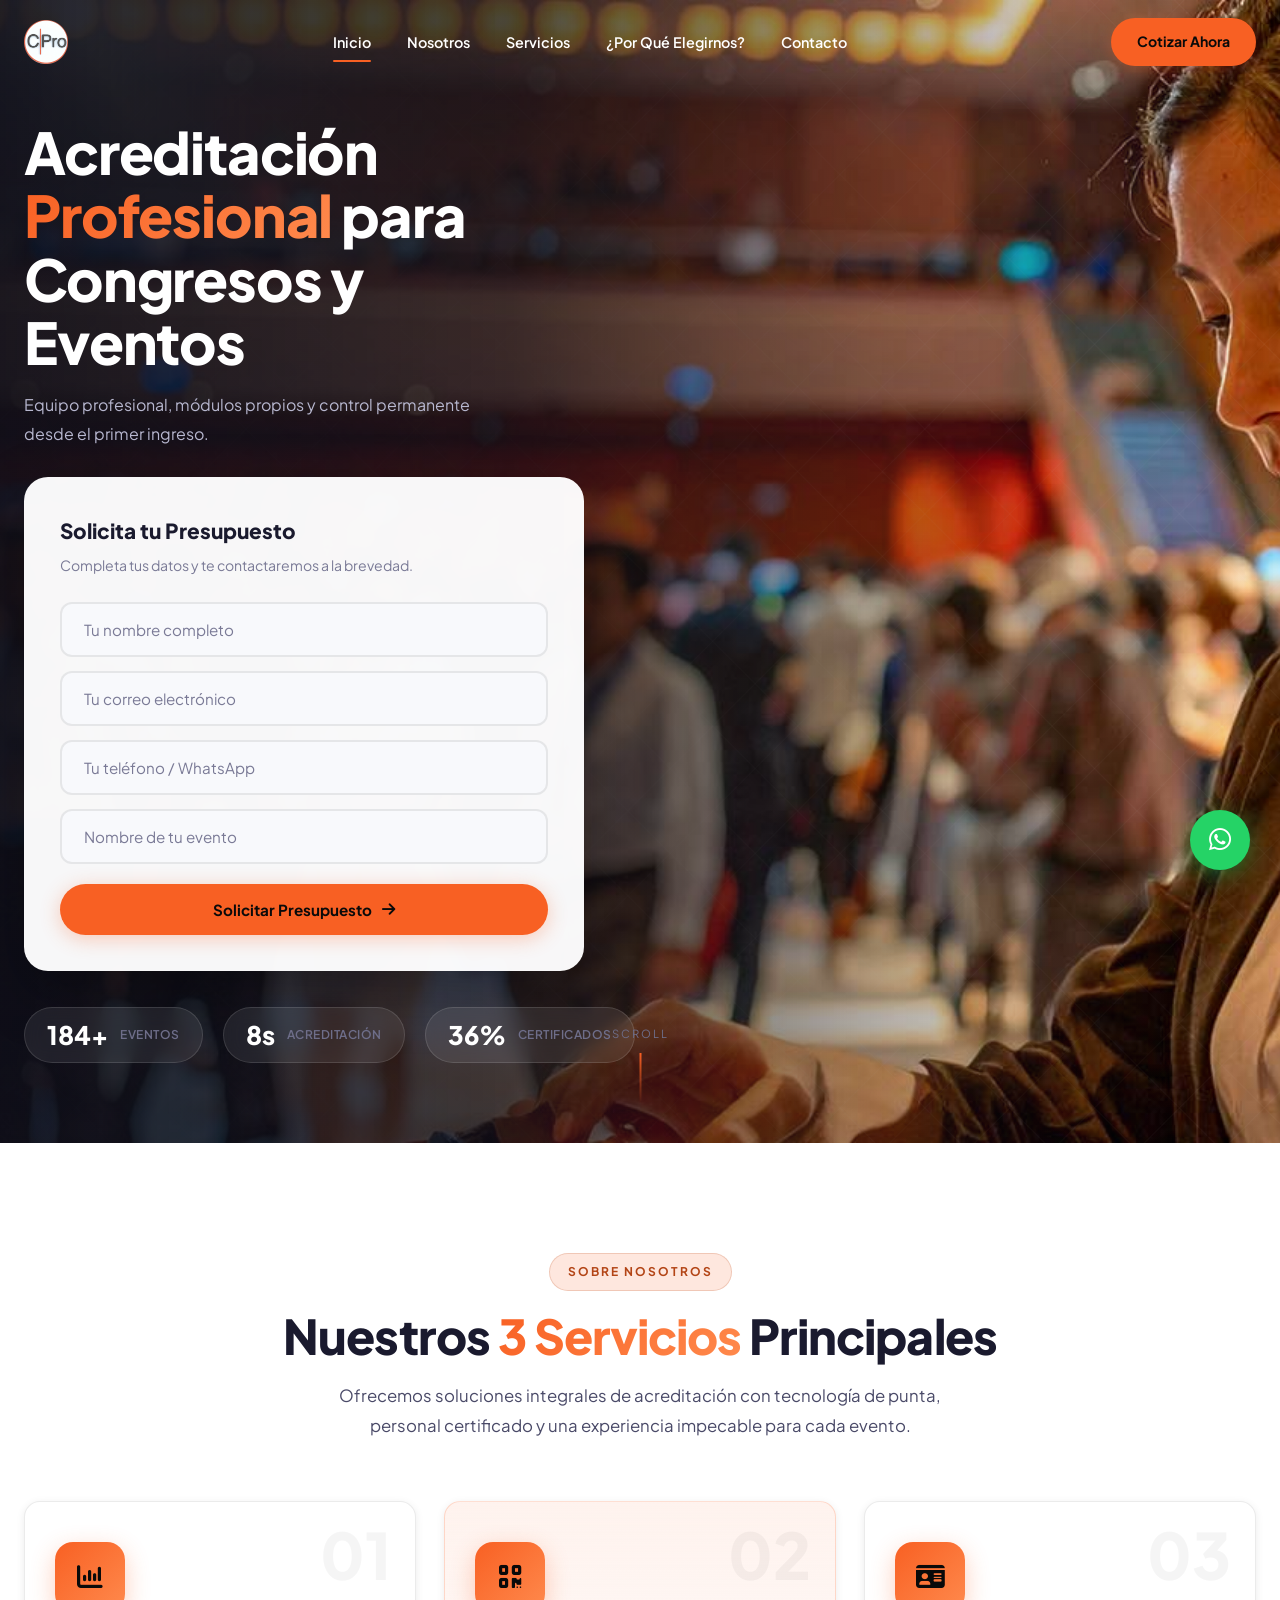
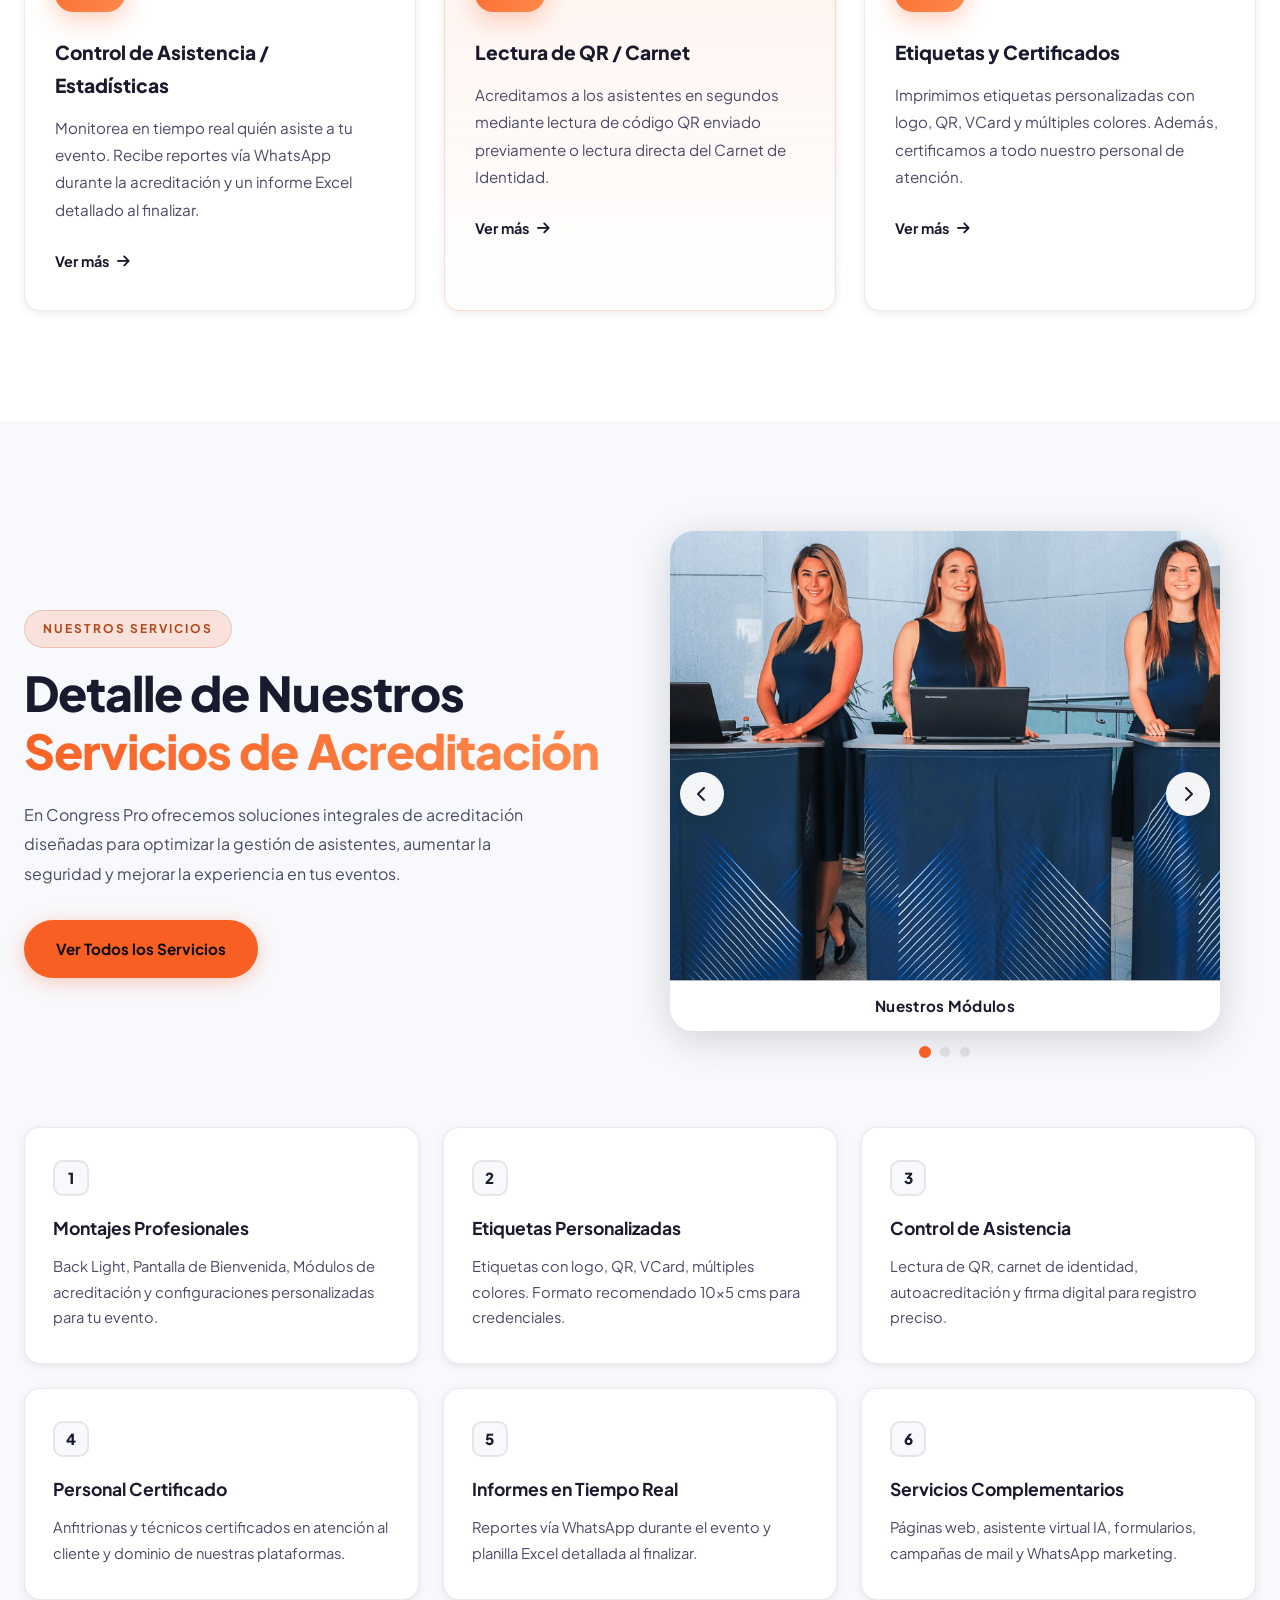
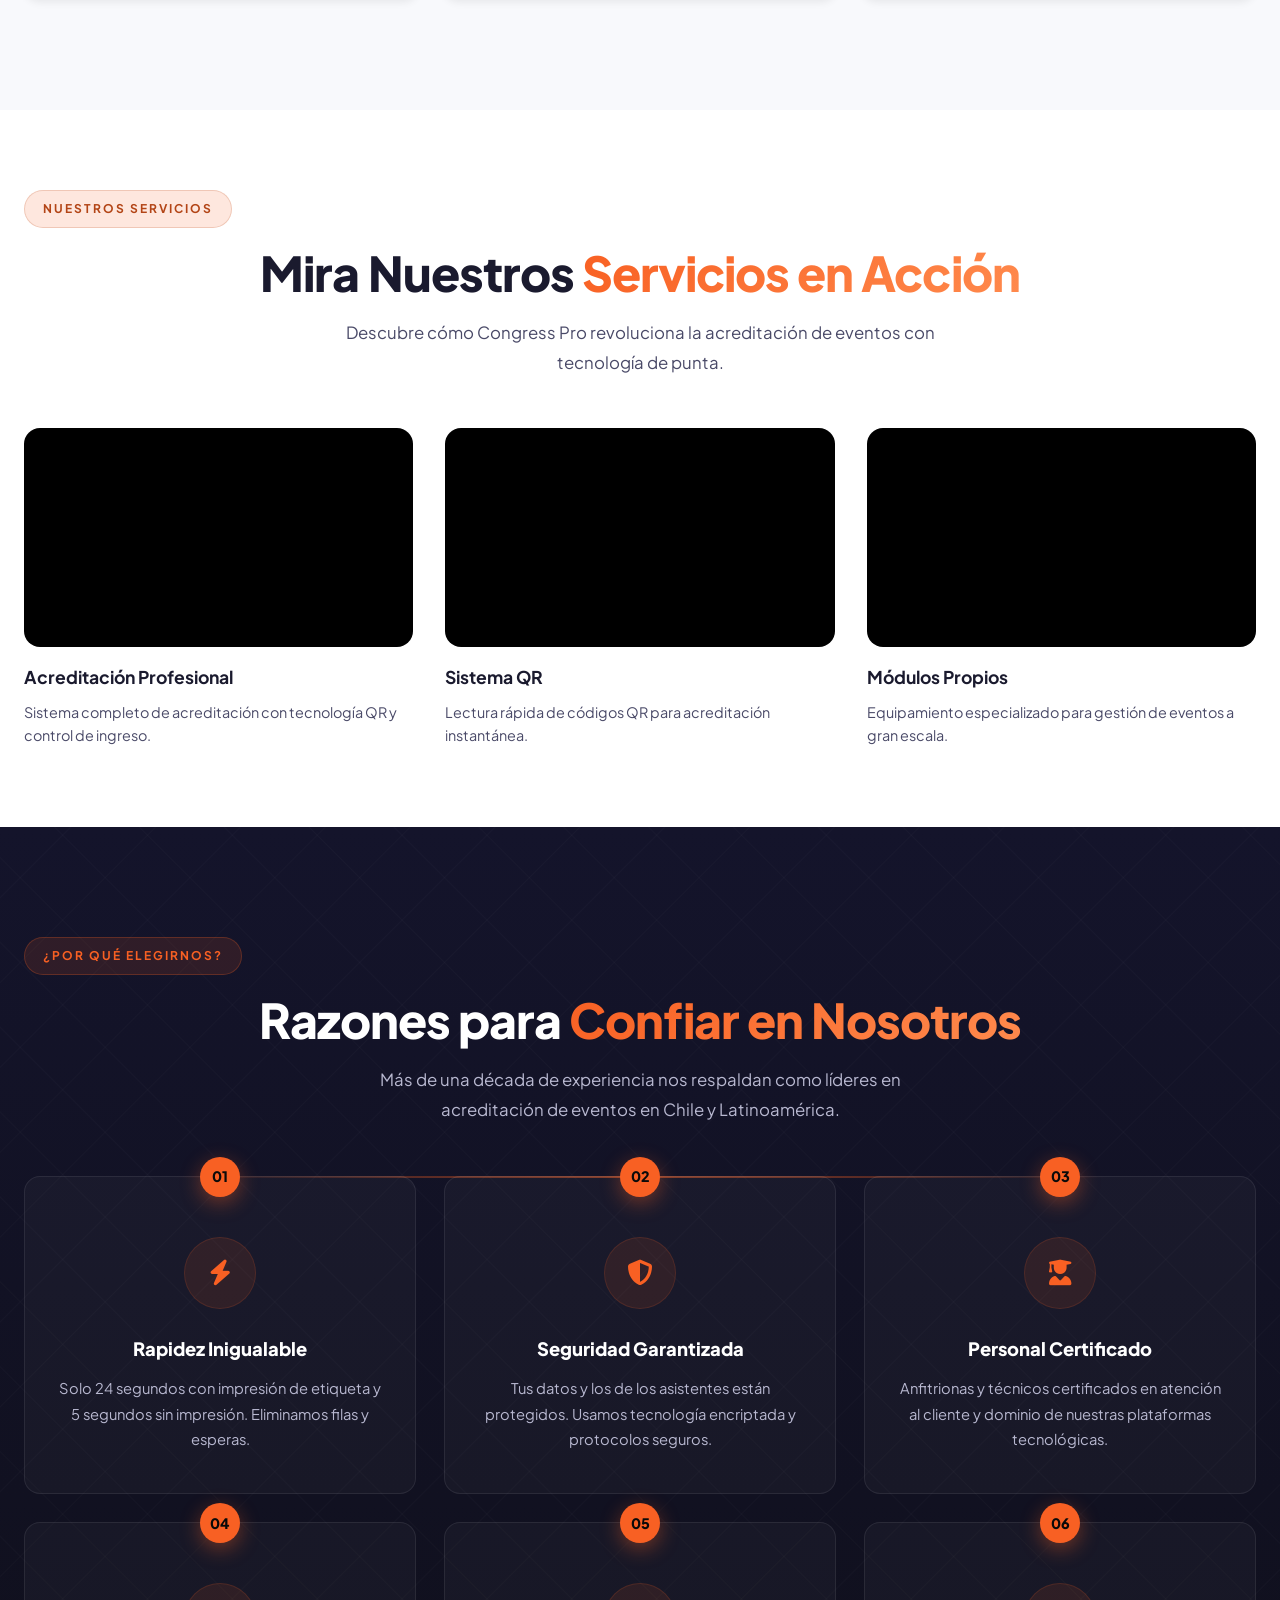
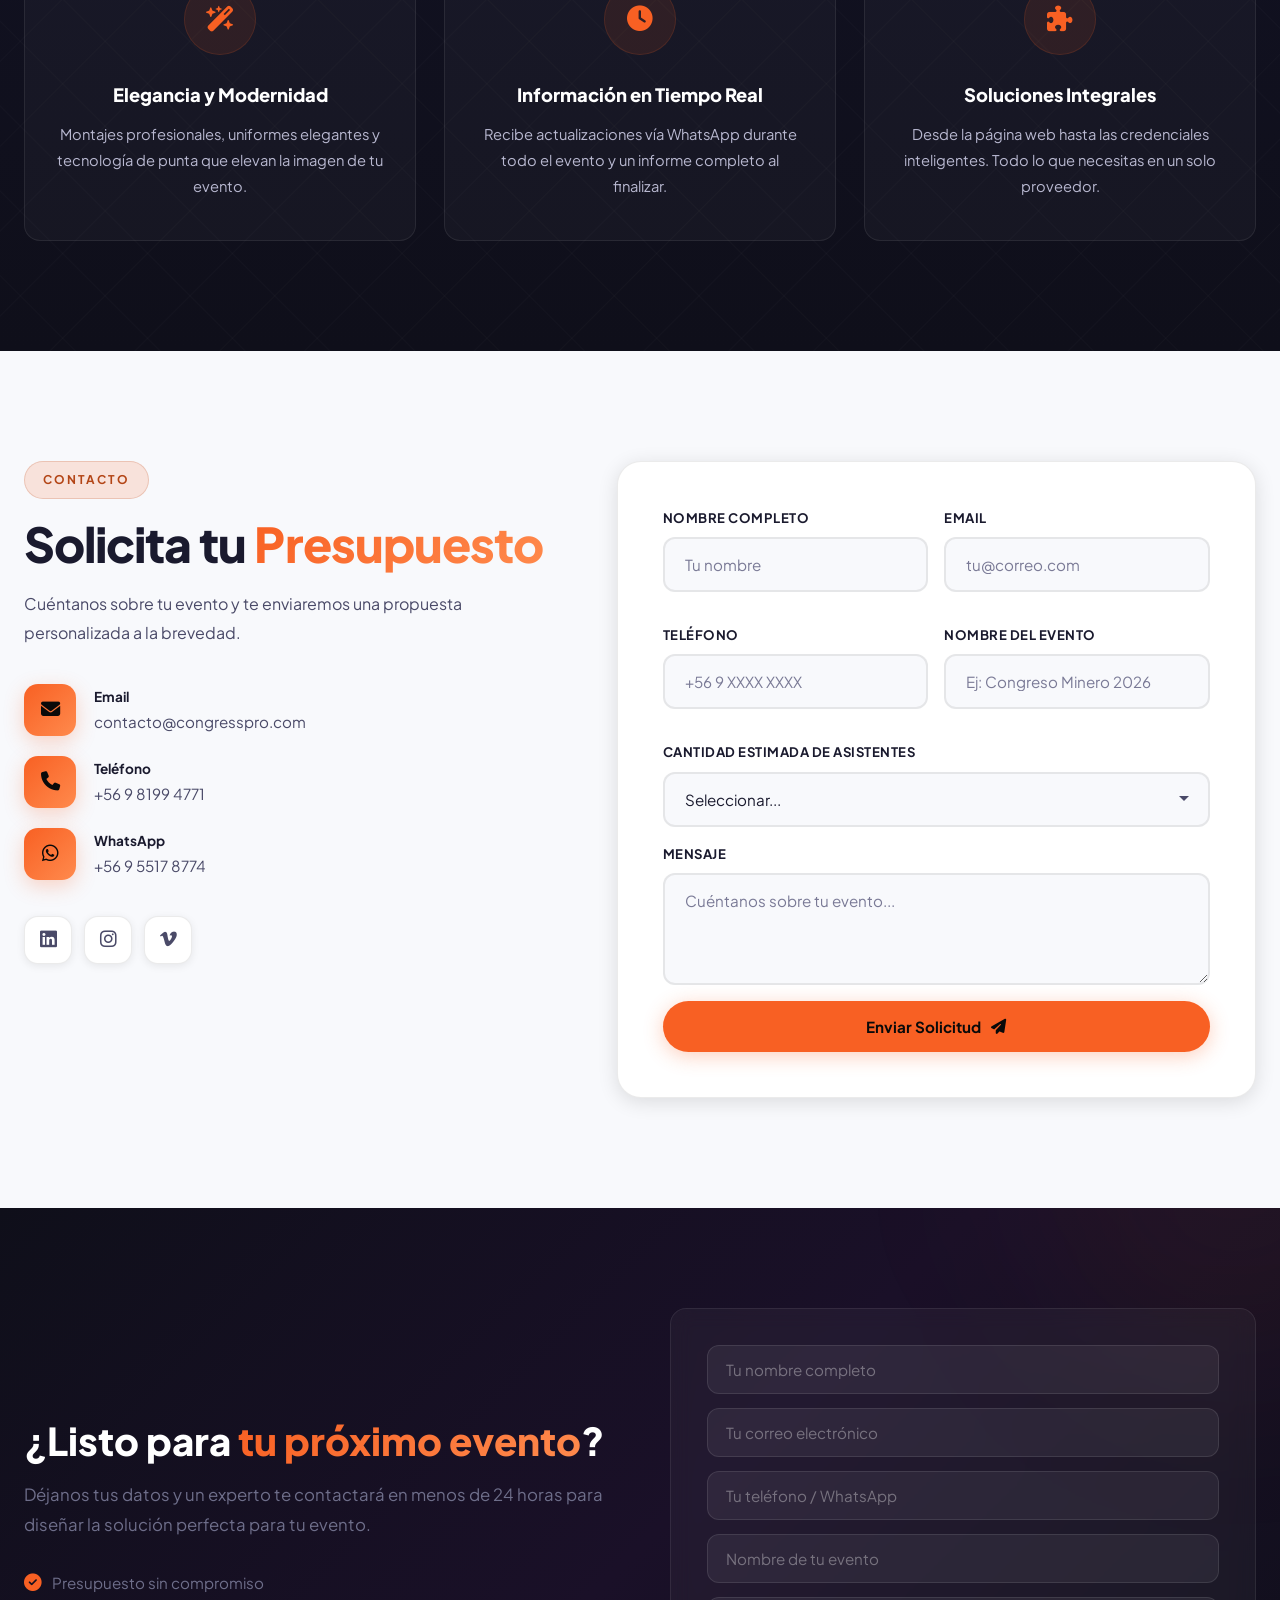
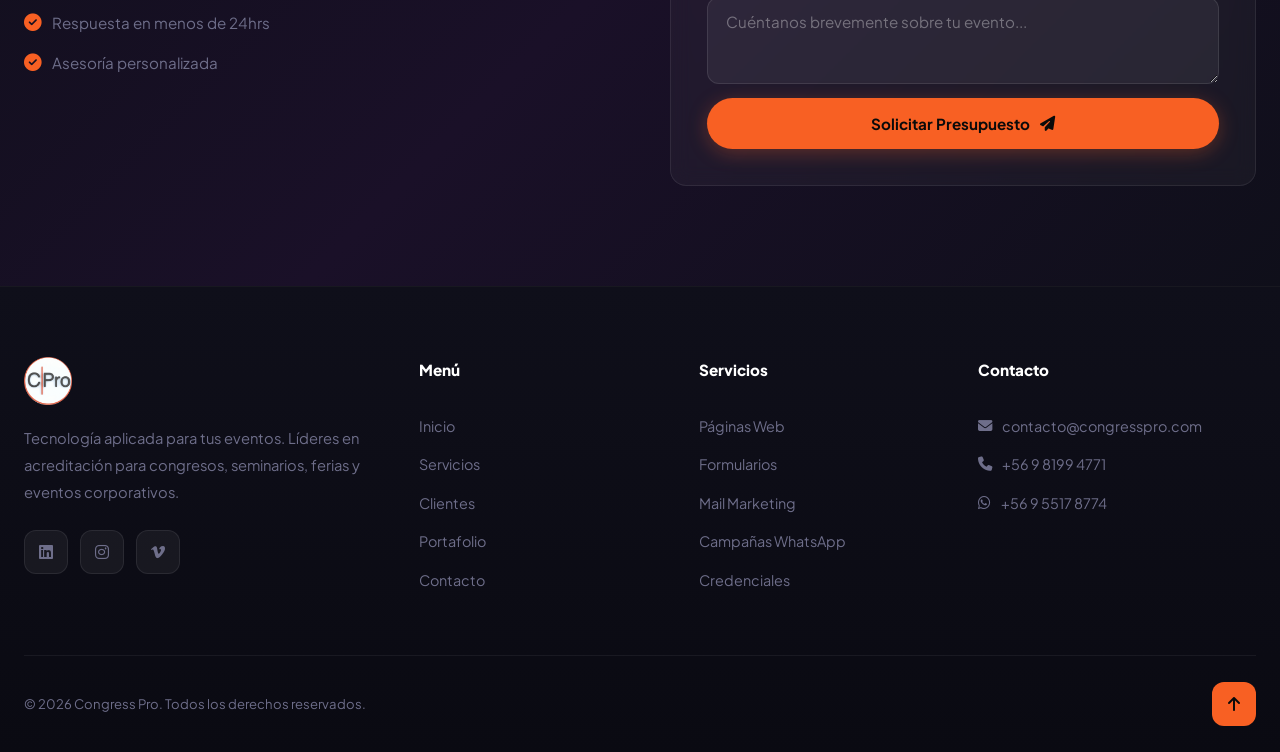
==== commit 6acbbdd3: "arreglos" ====
--- a/index.html
+++ b/index.html
@@ -4,6 +4,7 @@
     <meta charset="UTF-8">
     <meta name="viewport" content="width=device-width, initial-scale=1.0">
     <title>Congress Pro — Sistema de Acreditación para Eventos</title>
+    <link rel="icon" type="image/png" href="imagenes/favicon-circle.png">
     <link rel="preconnect" href="https://fonts.googleapis.com">
     <link rel="preconnect" href="https://fonts.gstatic.com" crossorigin>
     <link href="https://fonts.googleapis.com/css2?family=Inter:wght@300;400;500;600;700;800;900&family=Plus+Jakarta+Sans:wght@400;500;600;700;800&display=swap" rel="stylesheet">
@@ -16,14 +17,13 @@
     <header class="navbar" id="navbar">
         <div class="container navbar__inner">
             <a href="https://congresspro.com" class="navbar__logo">
-                <img src="https://congresspro.com/wp-content/uploads/2024/12/logoCP3D.png" alt="Congress Pro" class="navbar__logo-img">
+                <img src="imagenes/favicon-circle.png" alt="Congress Pro" class="navbar__logo-img">
             </a>
             <nav class="navbar__menu" id="navMenu">
                 <a href="#hero" class="navbar__link active">Inicio</a>
                 <a href="#about" class="navbar__link">Nosotros</a>
                 <a href="#services" class="navbar__link">Servicios</a>
                 <a href="#why-us" class="navbar__link">¿Por Qué Elegirnos?</a>
-                <a href="#clients" class="navbar__link">Clientes</a>
                 <a href="#contact" class="navbar__link">Contacto</a>
             </nav>
             <a href="#contact" class="btn btn--primary navbar__cta">Cotizar Ahora</a>
@@ -40,17 +40,17 @@
             <div class="hero__gradient"></div>
         </div>
         <div class="container hero__inner">
-            <!-- LEFT: Form -->
+            <!-- LEFT: Text + Form -->
             <div class="hero__content">
-                <span class="hero__badge">
+                <!--<span class="hero__badge">
                     <span class="hero__badge-dot"></span>
-                    SISTEMA DE ACREDITACIÓN
-                </span>
+                    CONGRESOS Y EVENTOS EN LATAM
+                </span>-->
                 <h1 class="hero__title">
-                    Acreditación <span class="text-gradient">Rápida y Segura</span> para Eventos
+                    Acreditación <span class="text-gradient">Profesional</span> para Congresos y Eventos
                 </h1>
                 <p class="hero__subtitle">
-                    Tecnología de punta para acreditar asistentes en segundos.
+                    Equipo profesional, módulos propios y control permanente desde el primer ingreso.
                 </p>
                 <form class="hero__form" id="heroForm">
                     <div class="hero__form-card">
@@ -82,12 +82,6 @@
                     </div>
                 </div>
             </div>
-            <!-- RIGHT: Image -->
-            <div class="hero__visual">
-                <div class="hero__image-wrapper">
-                    <img src="imagenes/niñapng.png" alt="Acreditación Congress Pro" class="hero__image hero__image--person">
-                </div>
-            </div>
         </div>
         <div class="hero__scroll-indicator">
             <span>Scroll</span>
@@ -155,8 +149,32 @@
                     <p class="services-seox__desc">En Congress Pro ofrecemos soluciones integrales de acreditación diseñadas para optimizar la gestión de asistentes, aumentar la seguridad y mejorar la experiencia en tus eventos.</p>
                     <a href="#contact" class="btn btn--primary">Ver Todos los Servicios</a>
                 </div>
-                <div class="services-seox__image">
-                    <img src="https://congresspro.com/wp-content/uploads/2025/01/IMG_9617-1280x960.jpeg" alt="Congress Pro Servicios">
+                <div class="services-seox__carousel">
+                    <div class="carousel__container">
+                        <div class="carousel__track">
+                            <div class="carousel__slide active">
+                                <img src="imagenes/NUESTROS-MODULOS.png" alt="Nuestros Módulos">
+                                <span class="carousel__caption">Nuestros Módulos</span>
+                            </div>
+                            <div class="carousel__slide">
+                                <img src="imagenes/SIN-MODULO.png" alt="Sin Módulo">
+                                <span class="carousel__caption">Sin Módulo</span>
+                            </div>
+                            <div class="carousel__slide">
+                                <img src="imagenes/PANTALLA-DE-BIENVENIDA.png" alt="Pantalla de Bienvenida">
+                                <span class="carousel__caption">Pantalla de Bienvenida</span>
+                            </div>
+                        </div>
+                    </div>
+                    <div class="carousel__controls">
+                        <button class="carousel__btn carousel__btn--prev" aria-label="Anterior">
+                            <i class="fa-solid fa-chevron-left"></i>
+                        </button>
+                        <button class="carousel__btn carousel__btn--next" aria-label="Siguiente">
+                            <i class="fa-solid fa-chevron-right"></i>
+                        </button>
+                    </div>
+                    <div class="carousel__dots"></div>
                 </div>
             </div>
 
@@ -195,6 +213,76 @@
             </div>
         </div>
     </section>
+
+    <!-- ============ VIDEOS GALLERY ============ -->
+    <section class="videos-gallery section--light" id="videos">
+        <div class="container">
+            <span class="section-tag">Nuestros Servicios</span>
+            <h2 class="section-title">Mira Nuestros <span class="text-gradient">Servicios en Acción</span></h2>
+            <p class="section-subtitle">Descubre cómo Congress Pro revoluciona la acreditación de eventos con tecnología de punta.</p>
+            
+            <div class="videos-gallery__grid">
+                <div class="video-card" data-video="imagenes/acreditacion.mp4">
+                    <div class="video-card__thumbnail">
+                        <video class="video-card__preview" muted loop>
+                            <source src="imagenes/acreditacion.mp4" type="video/mp4">
+                        </video>
+                        <div class="video-card__overlay">
+                            <button class="video-card__play" aria-label="Reproducir video">
+                                <i class="fa-solid fa-play"></i>
+                            </button>
+                        </div>
+                    </div>
+                    <h4 class="video-card__title">Acreditación Profesional</h4>
+                    <p class="video-card__desc">Sistema completo de acreditación con tecnología QR y control de ingreso.</p>
+                </div>
+
+                <div class="video-card" data-video="imagenes/acredqr.mp4">
+                    <div class="video-card__thumbnail">
+                        <video class="video-card__preview" muted loop>
+                            <source src="imagenes/acredqr.mp4" type="video/mp4">
+                        </video>
+                        <div class="video-card__overlay">
+                            <button class="video-card__play" aria-label="Reproducir video">
+                                <i class="fa-solid fa-play"></i>
+                            </button>
+                        </div>
+                    </div>
+                    <h4 class="video-card__title">Sistema QR</h4>
+                    <p class="video-card__desc">Lectura rápida de códigos QR para acreditación instantánea.</p>
+                </div>
+
+                <div class="video-card" data-video="imagenes/espera.mp4">
+                    <div class="video-card__thumbnail">
+                        <video class="video-card__preview" muted loop>
+                            <source src="imagenes/espera.mp4" type="video/mp4">
+                        </video>
+                        <div class="video-card__overlay">
+                            <button class="video-card__play" aria-label="Reproducir video">
+                                <i class="fa-solid fa-play"></i>
+                            </button>
+                        </div>
+                    </div>
+                    <h4 class="video-card__title">Módulos Propios</h4>
+                    <p class="video-card__desc">Equipamiento especializado para gestión de eventos a gran escala.</p>
+                </div>
+            </div>
+        </div>
+    </section>
+
+    <!-- ============ VIDEO MODAL ============ -->
+    <div class="video-modal" id="videoModal">
+        <div class="video-modal__overlay" id="modalOverlay"></div>
+        <div class="video-modal__content">
+            <button class="video-modal__close" id="closeModal" aria-label="Cerrar">
+                <i class="fa-solid fa-xmark"></i>
+            </button>
+            <video id="modalVideo" controls>
+                <source src="" type="video/mp4">
+                Tu navegador no soporta videos HTML5.
+            </video>
+        </div>
+    </div>
 
     <!-- ============ WHY CHOOSE US (Por qué elegirnos) ============ -->
     <section class="why-us section--dark" id="why-us">
@@ -244,38 +332,7 @@
         </div>
     </section>
 
-    <!-- ============ CLIENTS SLIDER ============ -->
-    <section class="clients section--light" id="clients">
-        <div class="container">
-            <span class="section-tag">Nuestros Clientes</span>
-            <h2 class="section-title">Empresas que <span class="text-gradient">Confían en Nosotros</span></h2>
-        </div>
-        <div class="clients__slider">
-            <div class="clients__track">
-                <div class="clients__slide"><img src="https://congresspro.com/wp-content/uploads/2024/12/BHP-150x150.png" alt="BHP"></div>
-                <div class="clients__slide"><img src="https://congresspro.com/wp-content/uploads/2024/12/collahuasi-150x150.png" alt="Collahuasi"></div>
-                <div class="clients__slide"><img src="https://congresspro.com/wp-content/uploads/2024/12/CODELCO-150x150.png" alt="Codelco"></div>
-                <div class="clients__slide"><img src="https://congresspro.com/wp-content/uploads/2024/12/ENAMI-150x150.png" alt="Enami"></div>
-                <div class="clients__slide"><img src="https://congresspro.com/wp-content/uploads/2024/12/Anglo-American-150x150.png" alt="Anglo American"></div>
-                <div class="clients__slide"><img src="https://congresspro.com/wp-content/uploads/2024/12/SONAMI-150x150.png" alt="Sonami"></div>
-                <div class="clients__slide"><img src="https://congresspro.com/wp-content/uploads/2024/12/SQM-150x150.png" alt="SQM"></div>
-                <div class="clients__slide"><img src="https://congresspro.com/wp-content/uploads/2024/12/CORFO-150x150.png" alt="Corfo"></div>
-                <div class="clients__slide"><img src="https://congresspro.com/wp-content/uploads/2024/12/SERNAGEOMIN-150x150.png" alt="Sernageomin"></div>
-                <div class="clients__slide"><img src="https://congresspro.com/wp-content/uploads/2024/12/ICARE-150x150.png" alt="Icare"></div>
-                <!-- Duplicated for infinite scroll -->
-                <div class="clients__slide"><img src="https://congresspro.com/wp-content/uploads/2024/12/BHP-150x150.png" alt="BHP"></div>
-                <div class="clients__slide"><img src="https://congresspro.com/wp-content/uploads/2024/12/collahuasi-150x150.png" alt="Collahuasi"></div>
-                <div class="clients__slide"><img src="https://congresspro.com/wp-content/uploads/2024/12/CODELCO-150x150.png" alt="Codelco"></div>
-                <div class="clients__slide"><img src="https://congresspro.com/wp-content/uploads/2024/12/ENAMI-150x150.png" alt="Enami"></div>
-                <div class="clients__slide"><img src="https://congresspro.com/wp-content/uploads/2024/12/Anglo-American-150x150.png" alt="Anglo American"></div>
-                <div class="clients__slide"><img src="https://congresspro.com/wp-content/uploads/2024/12/SONAMI-150x150.png" alt="Sonami"></div>
-                <div class="clients__slide"><img src="https://congresspro.com/wp-content/uploads/2024/12/SQM-150x150.png" alt="SQM"></div>
-                <div class="clients__slide"><img src="https://congresspro.com/wp-content/uploads/2024/12/CORFO-150x150.png" alt="Corfo"></div>
-                <div class="clients__slide"><img src="https://congresspro.com/wp-content/uploads/2024/12/SERNAGEOMIN-150x150.png" alt="Sernageomin"></div>
-                <div class="clients__slide"><img src="https://congresspro.com/wp-content/uploads/2024/12/ICARE-150x150.png" alt="Icare"></div>
-            </div>
-        </div>
-    </section>
+
 
     <!-- ============ CONTACT FORM (Second Form) ============ -->
     <section class="contact section--light" id="contact">
@@ -358,12 +415,39 @@
         </div>
     </section>
 
+    <!-- ============ FOOTER CTA FORM ============ -->
+    <section class="footer-cta" id="footer-cta">
+        <div class="container">
+            <div class="footer-cta__inner">
+                <div class="footer-cta__text">
+                    <h2 class="footer-cta__title">¿Listo para <span class="text-gradient">tu próximo evento</span>?</h2>
+                    <p class="footer-cta__desc">Déjanos tus datos y un experto te contactará en menos de 24 horas para diseñar la solución perfecta para tu evento.</p>
+                    <div class="footer-cta__features">
+                        <div class="footer-cta__feature"><i class="fa-solid fa-check-circle"></i> Presupuesto sin compromiso</div>
+                        <div class="footer-cta__feature"><i class="fa-solid fa-check-circle"></i> Respuesta en menos de 24hrs</div>
+                        <div class="footer-cta__feature"><i class="fa-solid fa-check-circle"></i> Asesoría personalizada</div>
+                    </div>
+                </div>
+                <form class="footer-cta__form" id="footerCtaForm">
+                    <input type="text" placeholder="Tu nombre completo" required>
+                    <input type="email" placeholder="Tu correo electrónico" required>
+                    <input type="tel" placeholder="Tu teléfono / WhatsApp">
+                    <input type="text" placeholder="Nombre de tu evento">
+                    <textarea rows="3" placeholder="Cuéntanos brevemente sobre tu evento..."></textarea>
+                    <button type="submit" class="btn btn--primary btn--full">
+                        Solicitar Presupuesto <i class="fa-solid fa-paper-plane"></i>
+                    </button>
+                </form>
+            </div>
+        </div>
+    </section>
+
     <!-- ============ FOOTER ============ -->
     <footer class="footer">
         <div class="container">
             <div class="footer__top">
                 <div class="footer__brand">
-                    <img src="https://congresspro.com/wp-content/uploads/2024/12/logoCP3D.png" alt="Congress Pro" class="footer__logo">
+                    <img src="imagenes/favicon-circle.png" alt="Congress Pro" class="footer__logo">
                     <p>Tecnología aplicada para tus eventos. Líderes en acreditación para congresos, seminarios, ferias y eventos corporativos.</p>
                     <div class="footer__social">
                         <a href="https://www.linkedin.com/company/congresspro" target="_blank"><i class="fa-brands fa-linkedin"></i></a>
--- a/styles.css
+++ b/styles.css
@@ -24,10 +24,10 @@
     --border-dark: rgba(255, 255, 255, 0.08);
     
     /* Accent Colors - SEOX Lime Green */
-    --accent: #c2f751;
-    --accent-dark: #a8d845;
-    --accent-hover: #d4ff6a;
-    --accent-glow: rgba(194, 247, 81, 0.2);
+    --accent: #f86023;
+    --accent-dark: #d94f1a;
+    --accent-hover: #ff7c42;
+    --accent-glow: rgba(248, 96, 35, 0.2);
     
     /* Secondary Colors */
     --purple: #8b5cf6;
@@ -45,7 +45,7 @@
     --shadow-sm: 0 2px 8px rgba(0, 0, 0, 0.08);
     --shadow-md: 0 4px 20px rgba(0, 0, 0, 0.12);
     --shadow-lg: 0 8px 40px rgba(0, 0, 0, 0.16);
-    --shadow-glow: 0 0 40px rgba(194, 247, 81, 0.15);
+    --shadow-glow: 0 0 40px rgba(248, 96, 35, 0.15);
     
     --font-main: 'Plus Jakarta Sans', 'Inter', sans-serif;
     --transition: 0.3s cubic-bezier(0.4, 0, 0.2, 1);
@@ -93,7 +93,7 @@
 /* SEOX-style green highlight text */
 .text-gradient {
     color: var(--accent);
-    background: linear-gradient(135deg, var(--accent), #a8ff38);
+    background: linear-gradient(135deg, var(--accent), #ff8a4d);
     -webkit-background-clip: text;
     -webkit-text-fill-color: transparent;
     background-clip: text;
@@ -111,16 +111,16 @@
     color: var(--accent);
     margin-bottom: 16px;
     padding: 8px 18px;
-    background: rgba(194, 247, 81, 0.12);
+    background: rgba(248, 96, 35, 0.12);
     border-radius: var(--radius-full);
-    border: 1px solid rgba(194, 247, 81, 0.25);
+    border: 1px solid rgba(248, 96, 35, 0.25);
 }
 
 /* Light section tag */
 .section--light .section-tag {
-    background: rgba(194, 247, 81, 0.15);
-    color: #5a8c00;
-    border-color: rgba(90, 140, 0, 0.2);
+    background: rgba(248, 96, 35, 0.15);
+    color: #b34516;
+    border-color: rgba(179, 69, 22, 0.2);
 }
 
 .section-title {
@@ -172,13 +172,13 @@
 .btn--primary {
     background: var(--accent);
     color: #0a0a0a;
-    box-shadow: 0 4px 20px rgba(194, 247, 81, 0.3);
+    box-shadow: 0 4px 20px rgba(248, 96, 35, 0.3);
 }
 
 .btn--primary:hover {
     background: var(--accent-hover);
     transform: translateY(-3px);
-    box-shadow: 0 8px 30px rgba(194, 247, 81, 0.45);
+    box-shadow: 0 8px 30px rgba(248, 96, 35, 0.45);
 }
 
 .btn--dark {
@@ -316,35 +316,38 @@
     position: relative;
     min-height: 100vh;
     display: flex;
-    align-items: flex-end;
-    padding: 100px 0 0;
-    overflow: visible;
+    align-items: center;
+    padding: 120px 0 60px;
+    overflow: hidden;
     background-color: #0f0f1a;
-    background-size: cover;
-    background-position: center;
-    background-repeat: no-repeat;
 }
 
 .hero__inner {
     position: relative;
     z-index: 1;
-    display: grid;
-    grid-template-columns: 1fr 1fr;
-    gap: 40px;
-    align-items: flex-end;
+    display: flex;
+    align-items: center;
     width: 100%;
 }
 
 .hero__content {
-    padding-bottom: 60px;
-    align-self: center;
+    padding-bottom: 20px;
+    text-align: left;
+    max-width: 560px;
 }
 
 .hero__bg {
     position: absolute;
     inset: 0;
     z-index: 0;
-    background: rgba(15, 15, 26, 0.75);
+    background: url('imagenes/bannercongress.jpg') center center / cover no-repeat;
+}
+
+.hero__bg::after {
+    content: '';
+    position: absolute;
+    inset: 0;
+    background: linear-gradient(to right, rgba(15, 15, 26, 0.92) 0%, rgba(15, 15, 26, 0.75) 40%, rgba(15, 15, 26, 0.3) 70%, transparent 100%);
 }
 
 /* SEOX Diamond / Diagonal Grid Pattern */
@@ -367,7 +370,7 @@
     right: 5%;
     width: 600px;
     height: 600px;
-    background: radial-gradient(circle, rgba(194, 247, 81, 0.15), rgba(139, 92, 246, 0.1) 40%, transparent 70%);
+    background: radial-gradient(circle, rgba(248, 96, 35, 0.15), rgba(139, 92, 246, 0.1) 40%, transparent 70%);
     border-radius: 50%;
     filter: blur(80px);
     animation: pulse 8s ease-in-out infinite;
@@ -413,9 +416,9 @@
     color: var(--accent);
     margin-bottom: 20px;
     padding: 10px 20px;
-    background: rgba(194, 247, 81, 0.1);
+    background: rgba(248, 96, 35, 0.1);
     border-radius: var(--radius-full);
-    border: 1px solid rgba(194, 247, 81, 0.2);
+    border: 1px solid rgba(248, 96, 35, 0.2);
 }
 
 .hero__badge-dot {
@@ -501,7 +504,7 @@
     outline: none;
     border-color: var(--accent);
     background: #fff;
-    box-shadow: 0 0 0 4px rgba(194, 247, 81, 0.15);
+    box-shadow: 0 0 0 4px rgba(248, 96, 35, 0.15);
 }
 
 /* Hero Stats — SEOX glass pills */
@@ -721,8 +724,8 @@
 }
 
 .about__card--featured {
-    background: linear-gradient(180deg, rgba(194, 247, 81, 0.08), var(--bg-light-card));
-    border-color: rgba(194, 247, 81, 0.2);
+    background: linear-gradient(180deg, rgba(248, 96, 35, 0.08), var(--bg-light-card));
+    border-color: rgba(248, 96, 35, 0.2);
 }
 
 .about__card-icon {
@@ -732,17 +735,17 @@
     align-items: center;
     justify-content: center;
     border-radius: 18px;
-    background: linear-gradient(135deg, var(--accent), #a8ff38);
+    background: linear-gradient(135deg, var(--accent), #ff8a4d);
     margin-bottom: 24px;
     font-size: 1.6rem;
     color: #0a0a0a;
-    box-shadow: 0 8px 25px rgba(194, 247, 81, 0.3);
+    box-shadow: 0 8px 25px rgba(248, 96, 35, 0.3);
     transition: var(--transition);
 }
 
 .about__card:hover .about__card-icon {
     transform: scale(1.08);
-    box-shadow: 0 12px 35px rgba(194, 247, 81, 0.4);
+    box-shadow: 0 12px 35px rgba(248, 96, 35, 0.4);
 }
 
 .about__card-number {
@@ -780,7 +783,7 @@
 }
 
 .about__card-link:hover {
-    color: #5a8c00;
+    color: #b34516;
     gap: 14px;
 }
 
@@ -799,9 +802,9 @@
 }
 
 .services-seox__intro .section-tag {
-    background: rgba(194, 247, 81, 0.15);
-    color: #5a8c00;
-    border-color: rgba(90, 140, 0, 0.2);
+    background: rgba(248, 96, 35, 0.15);
+    color: #b34516;
+    border-color: rgba(179, 69, 22, 0.2);
 }
 
 .services-seox__intro .section-title {
@@ -829,6 +832,113 @@
     box-shadow: var(--shadow-lg);
 }
 
+/* Carousel Styles */
+.services-seox__carousel {
+    position: relative;
+    width: 100%;
+    max-width: 550px;
+}
+
+.carousel__container {
+    position: relative;
+    overflow: hidden;
+    border-radius: var(--radius-xl);
+    box-shadow: var(--shadow-lg);
+}
+
+.carousel__track {
+    display: flex;
+    transition: transform 0.5s ease-in-out;
+}
+
+.carousel__slide {
+    min-width: 100%;
+    opacity: 0;
+    transition: opacity 0.5s ease-in-out;
+}
+
+.carousel__slide.active {
+    opacity: 1;
+}
+
+.carousel__slide img {
+    width: 100%;
+    height: 450px;
+    object-fit: cover;
+    object-position: center;
+    display: block;
+}
+
+.carousel__caption {
+    display: block;
+    text-align: center;
+    padding: 12px 16px;
+    font-size: 0.95rem;
+    font-weight: 700;
+    color: var(--text-dark);
+    background: var(--bg-light-card);
+    border-radius: 0 0 var(--radius-lg) var(--radius-lg);
+    margin-top: 0;
+    letter-spacing: 0.02em;
+}
+
+.carousel__controls {
+    position: absolute;
+    top: 50%;
+    left: 0;
+    right: 0;
+    transform: translateY(-50%);
+    display: flex;
+    justify-content: space-between;
+    padding: 0 10px;
+    pointer-events: none;
+}
+
+.carousel__btn {
+    width: 44px;
+    height: 44px;
+    border-radius: 50%;
+    background: rgba(255, 255, 255, 0.95);
+    border: none;
+    cursor: pointer;
+    display: flex;
+    align-items: center;
+    justify-content: center;
+    color: var(--text-dark);
+    font-size: 1rem;
+    transition: var(--transition);
+    pointer-events: all;
+    box-shadow: var(--shadow-md);
+}
+
+.carousel__btn:hover {
+    background: var(--accent);
+    color: #fff;
+    transform: scale(1.1);
+}
+
+.carousel__dots {
+    display: flex;
+    justify-content: center;
+    gap: 10px;
+    margin-top: 16px;
+}
+
+.carousel__dot {
+    width: 10px;
+    height: 10px;
+    border-radius: 50%;
+    background: var(--border-light);
+    border: none;
+    cursor: pointer;
+    transition: var(--transition);
+}
+
+.carousel__dot.active {
+    background: var(--accent);
+    transform: scale(1.2);
+}
+
 /* Services Grid - 6 Cards */
 .services-seox__grid {
     display: grid;
@@ -849,7 +959,7 @@
 .services-seox__card:hover {
     transform: translateY(-6px);
     box-shadow: var(--shadow-md);
-    border-color: rgba(194, 247, 81, 0.3);
+    border-color: rgba(248, 96, 35, 0.3);
 }
 
 .services-seox__number {
@@ -952,7 +1062,7 @@
     background: var(--accent);
     border-color: var(--accent);
     color: #0a0a0a;
-    box-shadow: 0 4px 20px rgba(194, 247, 81, 0.3);
+    box-shadow: 0 4px 20px rgba(248, 96, 35, 0.3);
 }
 
 .services__content {
@@ -1070,7 +1180,7 @@
     left: 0;
     right: 0;
     height: 3px;
-    background: linear-gradient(90deg, var(--accent), #a8ff38);
+    background: linear-gradient(90deg, var(--accent), #ff8a4d);
     transform: scaleX(0);
     transition: var(--transition);
 }
@@ -1096,7 +1206,7 @@
     border: 1px solid var(--border-light);
     margin-bottom: 20px;
     font-size: 1.3rem;
-    color: #5a8c00;
+    color: #b34516;
     transition: var(--transition);
 }
 
@@ -1104,7 +1214,7 @@
     background: var(--accent);
     border-color: var(--accent);
     color: #0a0a0a;
-    box-shadow: 0 8px 25px rgba(194, 247, 81, 0.3);
+    box-shadow: 0 8px 25px rgba(248, 96, 35, 0.3);
 }
 
 .entregable-card h4 {
@@ -1170,7 +1280,7 @@
     left: 12%;
     right: 12%;
     height: 2px;
-    background: linear-gradient(90deg, transparent, rgba(194, 247, 81, 0.3), rgba(194, 247, 81, 0.5), rgba(194, 247, 81, 0.3), transparent);
+    background: linear-gradient(90deg, transparent, rgba(248, 96, 35, 0.3), rgba(248, 96, 35, 0.5), rgba(248, 96, 35, 0.3), transparent);
     pointer-events: none;
 }
 
@@ -1206,7 +1316,7 @@
     color: #0a0a0a;
     font-size: 0.9rem;
     font-weight: 900;
-    box-shadow: 0 6px 20px rgba(194, 247, 81, 0.4);
+    box-shadow: 0 6px 20px rgba(248, 96, 35, 0.4);
     z-index: 2;
 }
 
@@ -1218,8 +1328,8 @@
     justify-content: center;
     margin: 0 auto 24px;
     border-radius: 50%;
-    background: rgba(194, 247, 81, 0.1);
-    border: 1px solid rgba(194, 247, 81, 0.15);
+    background: rgba(248, 96, 35, 0.1);
+    border: 1px solid rgba(248, 96, 35, 0.15);
     font-size: 1.6rem;
     color: var(--accent);
     transition: var(--transition);
@@ -1230,7 +1340,7 @@
     border-color: var(--accent);
     color: #0a0a0a;
     transform: scale(1.1);
-    box-shadow: 0 10px 30px rgba(194, 247, 81, 0.35);
+    box-shadow: 0 10px 30px rgba(248, 96, 35, 0.35);
 }
 
 .why-us__card h4 {
@@ -1246,70 +1356,7 @@
     color: var(--text-light-secondary);
 }
 
-/* ============ CLIENTS SLIDER — SEOX LIGHT ============ */
-.clients {
-    padding: 90px 0;
-    background: var(--bg-light);
-    overflow: hidden;
-}
-
-.clients .container {
-    position: relative;
-    z-index: 1;
-}
-
-.clients__slider {
-    margin-top: 50px;
-    overflow: hidden;
-    -webkit-mask-image: linear-gradient(90deg, transparent, #000 10%, #000 90%, transparent);
-    mask-image: linear-gradient(90deg, transparent, #000 10%, #000 90%, transparent);
-}
-
-.clients__track {
-    display: flex;
-    gap: 50px;
-    animation: scrollSlider 30s linear infinite;
-    width: max-content;
-}
-
-.clients__slide {
-    flex-shrink: 0;
-    display: flex;
-    align-items: center;
-    justify-content: center;
-    width: 140px;
-    height: 85px;
-    padding: 14px;
-    background: var(--bg-light-card);
-    border: 1px solid var(--border-light);
-    border-radius: var(--radius-md);
-    transition: var(--transition);
-    box-shadow: var(--shadow-sm);
-}
-
-.clients__slide:hover {
-    border-color: var(--accent);
-    box-shadow: 0 8px 30px rgba(194, 247, 81, 0.15);
-}
-
-.clients__slide img {
-    max-height: 55px;
-    max-width: 100px;
-    object-fit: contain;
-    filter: grayscale(100%);
-    opacity: 0.6;
-    transition: var(--transition);
-}
-
-.clients__slide:hover img {
-    filter: grayscale(0%);
-    opacity: 1;
-}
-
-@keyframes scrollSlider {
-    0% { transform: translateX(0); }
-    100% { transform: translateX(-50%); }
-}
+
 
 /* ============ CONTACT — SEOX LIGHT SECTION ============ */
 .contact {
@@ -1357,11 +1404,11 @@
     align-items: center;
     justify-content: center;
     border-radius: 14px;
-    background: linear-gradient(135deg, var(--accent), #a8ff38);
+    background: linear-gradient(135deg, var(--accent), #ff8a4d);
     color: #0a0a0a;
     font-size: 1.2rem;
     flex-shrink: 0;
-    box-shadow: 0 6px 20px rgba(194, 247, 81, 0.25);
+    box-shadow: 0 6px 20px rgba(248, 96, 35, 0.25);
 }
 
 .contact__detail strong {
@@ -1377,7 +1424,7 @@
 }
 
 .contact__detail a:hover {
-    color: #5a8c00;
+    color: #b34516;
 }
 
 .contact__social {
@@ -1405,7 +1452,7 @@
     border-color: var(--accent);
     color: #0a0a0a;
     transform: translateY(-4px);
-    box-shadow: 0 8px 25px rgba(194, 247, 81, 0.3);
+    box-shadow: 0 8px 25px rgba(248, 96, 35, 0.3);
 }
 
 /* Contact Form */
@@ -1468,7 +1515,7 @@
     outline: none;
     border-color: var(--accent);
     background: #fff;
-    box-shadow: 0 0 0 4px rgba(194, 247, 81, 0.12);
+    box-shadow: 0 0 0 4px rgba(248, 96, 35, 0.12);
 }
 
 .contact__form-group select {
@@ -1484,6 +1531,109 @@
     color: var(--text-dark);
 }
 
+/* ============ FOOTER CTA SECTION ============ */
+.footer-cta {
+    padding: 100px 0;
+    background: linear-gradient(135deg, #0f0f1a 0%, #1a1028 50%, #0f0f1a 100%);
+    position: relative;
+    overflow: hidden;
+}
+
+.footer-cta::before {
+    content: '';
+    position: absolute;
+    top: -50%;
+    right: -20%;
+    width: 600px;
+    height: 600px;
+    background: radial-gradient(circle, rgba(248, 96, 35, 0.08), transparent 70%);
+    border-radius: 50%;
+    filter: blur(80px);
+}
+
+.footer-cta__inner {
+    display: grid;
+    grid-template-columns: 1fr 1fr;
+    gap: 60px;
+    align-items: center;
+}
+
+.footer-cta__title {
+    font-size: 2.4rem;
+    font-weight: 800;
+    line-height: 1.2;
+    color: var(--text-light);
+    margin-bottom: 16px;
+}
+
+.footer-cta__desc {
+    font-size: 1.05rem;
+    line-height: 1.8;
+    color: var(--text-light-muted);
+    margin-bottom: 30px;
+}
+
+.footer-cta__features {
+    display: flex;
+    flex-direction: column;
+    gap: 14px;
+}
+
+.footer-cta__feature {
+    display: flex;
+    align-items: center;
+    gap: 10px;
+    font-size: 0.95rem;
+    color: var(--text-light-muted);
+}
+
+.footer-cta__feature i {
+    color: var(--accent);
+    font-size: 1.1rem;
+}
+
+.footer-cta__form {
+    display: flex;
+    flex-direction: column;
+    gap: 14px;
+    background: rgba(255, 255, 255, 0.04);
+    border: 1px solid rgba(255, 255, 255, 0.08);
+    border-radius: var(--radius-lg);
+    padding: 36px;
+    backdrop-filter: blur(10px);
+}
+
+.footer-cta__form input,
+.footer-cta__form textarea {
+    width: 100%;
+    padding: 14px 18px;
+    background: rgba(255, 255, 255, 0.06);
+    border: 1px solid rgba(255, 255, 255, 0.1);
+    border-radius: var(--radius-md);
+    color: var(--text-light);
+    font-size: 0.95rem;
+    font-family: inherit;
+    transition: var(--transition);
+}
+
+.footer-cta__form input::placeholder,
+.footer-cta__form textarea::placeholder {
+    color: rgba(255, 255, 255, 0.35);
+}
+
+.footer-cta__form input:focus,
+.footer-cta__form textarea:focus {
+    outline: none;
+    border-color: var(--accent);
+    background: rgba(255, 255, 255, 0.08);
+    box-shadow: 0 0 0 3px rgba(248, 96, 35, 0.15);
+}
+
+.footer-cta__form textarea {
+    resize: vertical;
+    min-height: 80px;
+}
+
 /* ============ FOOTER — SEOX DARK ============ */
 .footer {
     padding: 70px 0 0;
@@ -1583,7 +1733,7 @@
 
 .footer__back-top:hover {
     transform: translateY(-5px);
-    box-shadow: 0 8px 25px rgba(194, 247, 81, 0.35);
+    box-shadow: 0 8px 25px rgba(248, 96, 35, 0.35);
 }
 
 /* ============ WHATSAPP FLOAT ============ */
@@ -1630,8 +1780,8 @@
 
 /* ============ RESPONSIVE ============ */
 @media (max-width: 1024px) {
-    .hero__inner {
-        grid-template-columns: 1fr;
+    .hero__content {
+        max-width: 100%;
         text-align: center;
     }
 
@@ -1645,17 +1795,13 @@
         flex-wrap: wrap;
     }
 
-    .hero__visual {
-        order: -1;
-    }
-
-    .hero__image {
-        max-height: 400px;
-    }
-
     .hero__form-card {
         max-width: 520px;
         margin: 0 auto;
+    }
+
+    .hero__bg::after {
+        background: rgba(15, 15, 26, 0.75);
     }
 
     .hero__float-card--1 { left: 5px; }
@@ -1748,6 +1894,15 @@
         min-height: auto;
     }
 
+    .hero__content {
+        text-align: center;
+        max-width: 100%;
+    }
+
+    .hero__bg::after {
+        background: rgba(15, 15, 26, 0.8);
+    }
+
     .hero__form-card {
         padding: 28px;
     }
@@ -1784,6 +1939,24 @@
         grid-template-columns: 1fr;
     }
 
+    .footer-cta__inner {
+        grid-template-columns: 1fr;
+        gap: 40px;
+        text-align: center;
+    }
+
+    .footer-cta__features {
+        align-items: center;
+    }
+
+    .footer-cta__form {
+        padding: 24px;
+    }
+
+    .footer-cta__title {
+        font-size: 1.8rem;
+    }
+
     .footer__top {
         grid-template-columns: 1fr;
         text-align: center;
@@ -1803,3 +1976,204 @@
         font-size: 1.85rem;
     }
 }
+
+/* ========== VIDEOS GALLERY ========== */
+.videos-gallery {
+    padding: 80px 0;
+}
+
+.videos-gallery__grid {
+    display: grid;
+    grid-template-columns: repeat(auto-fit, minmax(320px, 1fr));
+    gap: 32px;
+    margin-top: 50px;
+}
+
+.video-card {
+    cursor: pointer;
+    transition: var(--transition);
+}
+
+.video-card:hover {
+    transform: translateY(-8px);
+}
+
+.video-card__thumbnail {
+    position: relative;
+    overflow: hidden;
+    border-radius: var(--radius-lg);
+    aspect-ratio: 16 / 9;
+    background: #000;
+}
+
+.video-card__thumbnail img,
+.video-card__preview {
+    width: 100%;
+    height: 100%;
+    object-fit: cover;
+    display: block;
+    transition: var(--transition);
+}
+
+.video-card:hover .video-card__thumbnail img,
+.video-card:hover .video-card__preview {
+    transform: scale(1.05);
+}
+
+.video-card__overlay {
+    position: absolute;
+    inset: 0;
+    background: rgba(0, 0, 0, 0.4);
+    display: flex;
+    align-items: center;
+    justify-content: center;
+    transition: var(--transition);
+    opacity: 0;
+}
+
+.video-card:hover .video-card__overlay {
+    opacity: 1;
+    background: rgba(0, 0, 0, 0.6);
+}
+
+.video-card__play {
+    width: 60px;
+    height: 60px;
+    border-radius: 50%;
+    background: var(--accent);
+    border: none;
+    color: #fff;
+    font-size: 1.5rem;
+    cursor: pointer;
+    display: flex;
+    align-items: center;
+    justify-content: center;
+    transition: var(--transition);
+    box-shadow: 0 4px 20px rgba(248, 96, 35, 0.4);
+}
+
+.video-card__play:hover {
+    transform: scale(1.15);
+    box-shadow: 0 8px 30px rgba(248, 96, 35, 0.6);
+}
+
+.video-card__title {
+    font-size: 1.1rem;
+    font-weight: 700;
+    color: var(--text-dark);
+    margin-top: 16px;
+    margin-bottom: 8px;
+}
+
+.video-card__desc {
+    font-size: 0.9rem;
+    color: var(--text-dark-secondary);
+    line-height: 1.6;
+}
+
+/* VIDEO MODAL */
+.video-modal {
+    display: none;
+    position: fixed;
+    inset: 0;
+    z-index: 9999;
+    align-items: center;
+    justify-content: center;
+}
+
+.video-modal.active {
+    display: flex;
+}
+
+.video-modal__overlay {
+    position: absolute;
+    inset: 0;
+    background: rgba(0, 0, 0, 0.95);
+    animation: fadeIn 0.3s ease-in-out;
+}
+
+.video-modal__content {
+    position: relative;
+    z-index: 10000;
+    width: 90%;
+    max-width: 900px;
+    max-height: 80vh;
+    border-radius: var(--radius-lg);
+    overflow: hidden;
+    box-shadow: 0 20px 60px rgba(0, 0, 0, 0.8);
+    animation: slideUp 0.3s ease-in-out;
+}
+
+.video-modal__close {
+    position: absolute;
+    top: 12px;
+    right: 12px;
+    width: 44px;
+    height: 44px;
+    background: rgba(255, 255, 255, 0.2);
+    border: none;
+    border-radius: 50%;
+    color: #fff;
+    font-size: 1.5rem;
+    cursor: pointer;
+    display: flex;
+    align-items: center;
+    justify-content: center;
+    transition: var(--transition);
+    z-index: 10001;
+}
+
+.video-modal__close:hover {
+    background: rgba(255, 255, 255, 0.4);
+    transform: scale(1.1);
+}
+
+#modalVideo {
+    width: 100%;
+    height: 100%;
+    display: block;
+    max-height: 80vh;
+}
+
+@keyframes fadeIn {
+    from {
+        opacity: 0;
+    }
+    to {
+        opacity: 1;
+    }
+}
+
+@keyframes slideUp {
+    from {
+        transform: translateY(50px);
+        opacity: 0;
+    }
+    to {
+        transform: translateY(0);
+        opacity: 1;
+    }
+}
+
+/* Mobile responsive */
+@media (max-width: 768px) {
+    .videos-gallery__grid {
+        grid-template-columns: 1fr;
+        gap: 24px;
+    }
+
+    .video-modal__content {
+        width: 95%;
+        max-height: 60vh;
+    }
+
+    #modalVideo {
+        max-height: 60vh;
+    }
+
+    .video-card__play {
+        width: 50px;
+        height: 50px;
+        font-size: 1.2rem;
+    }
+}
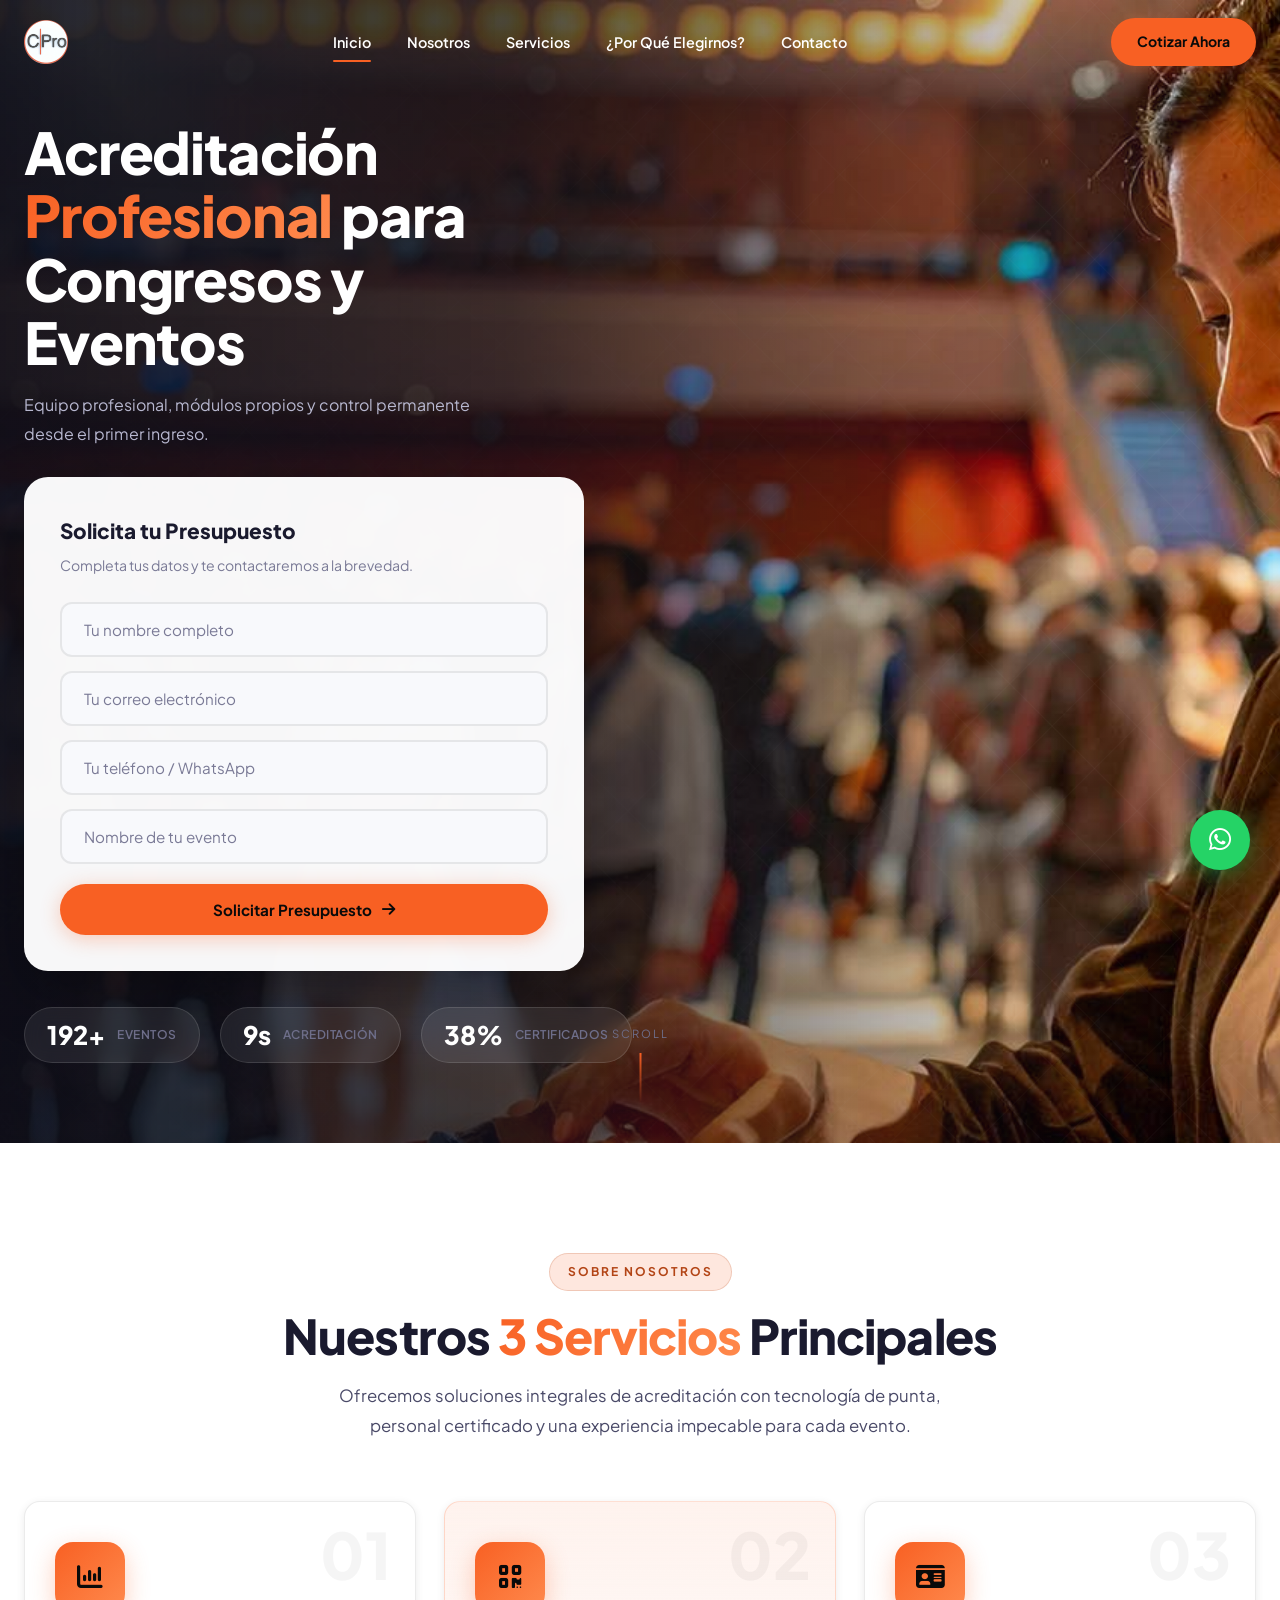
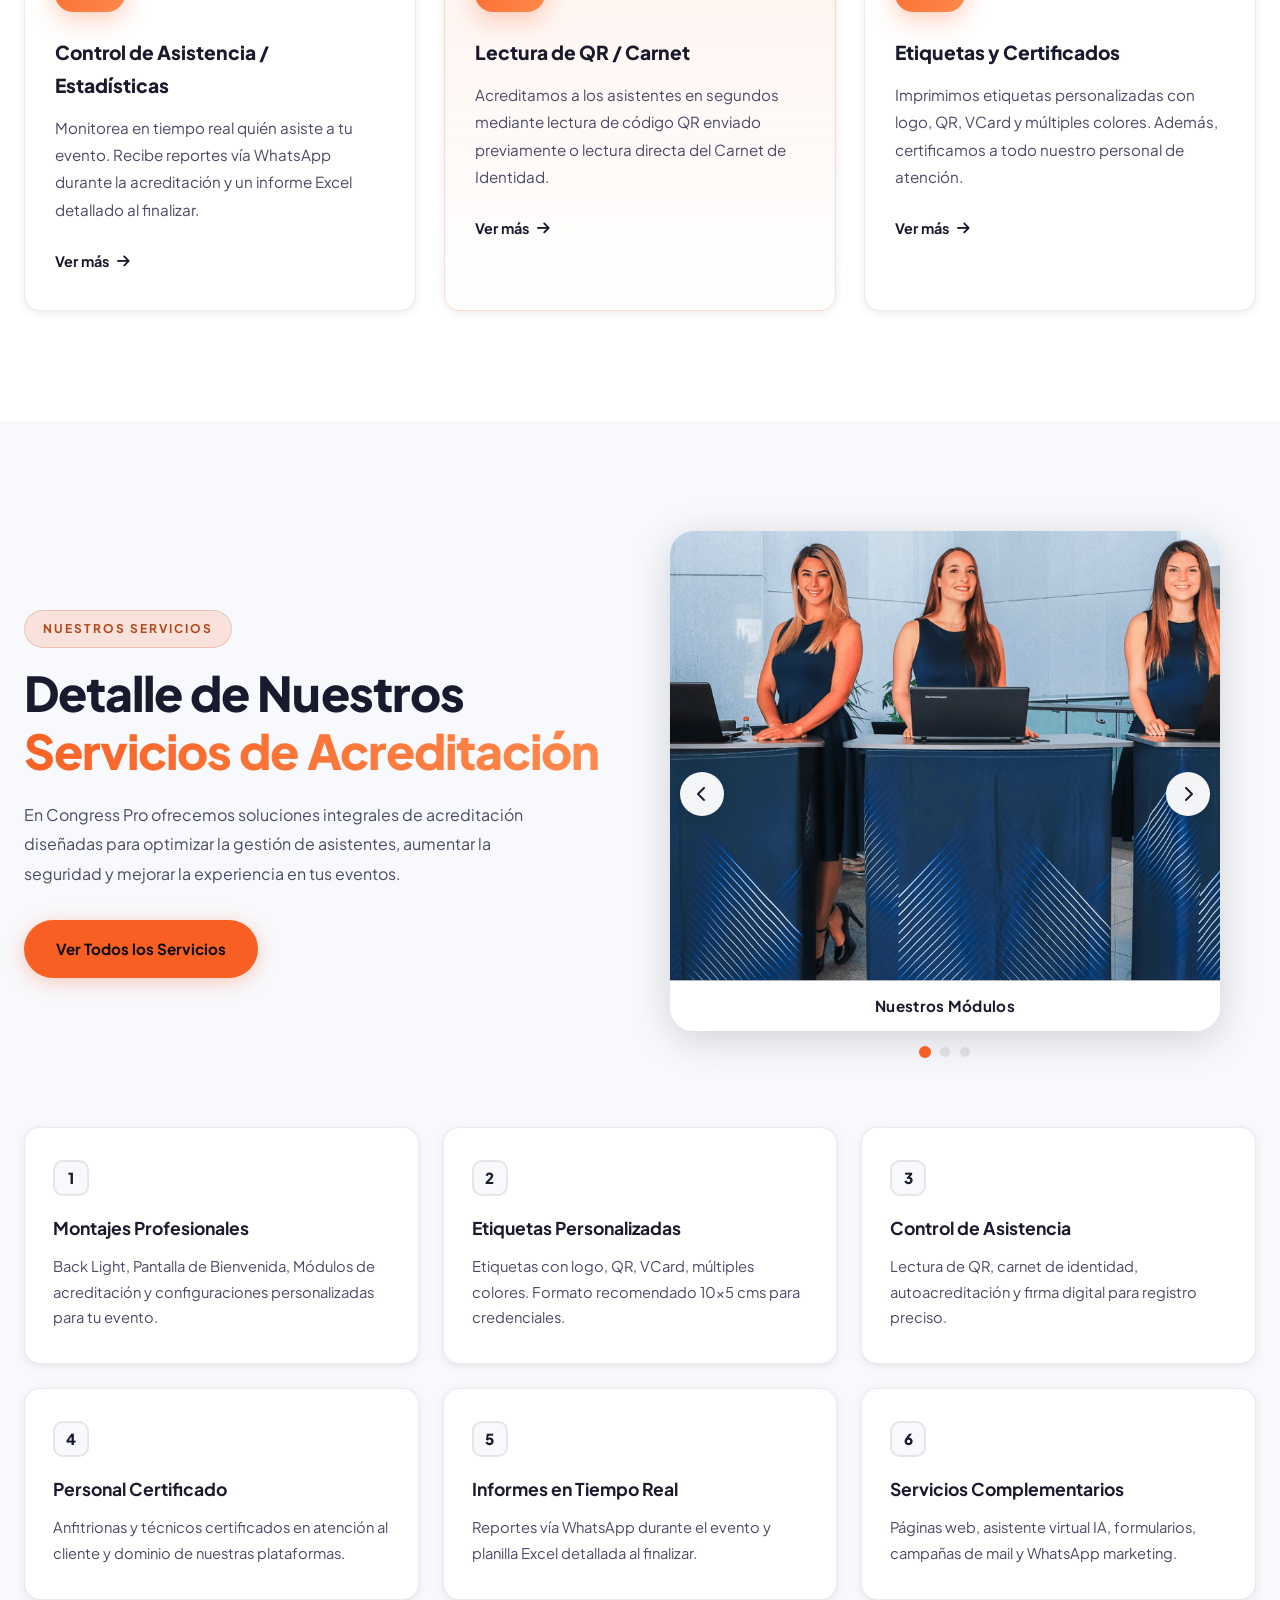
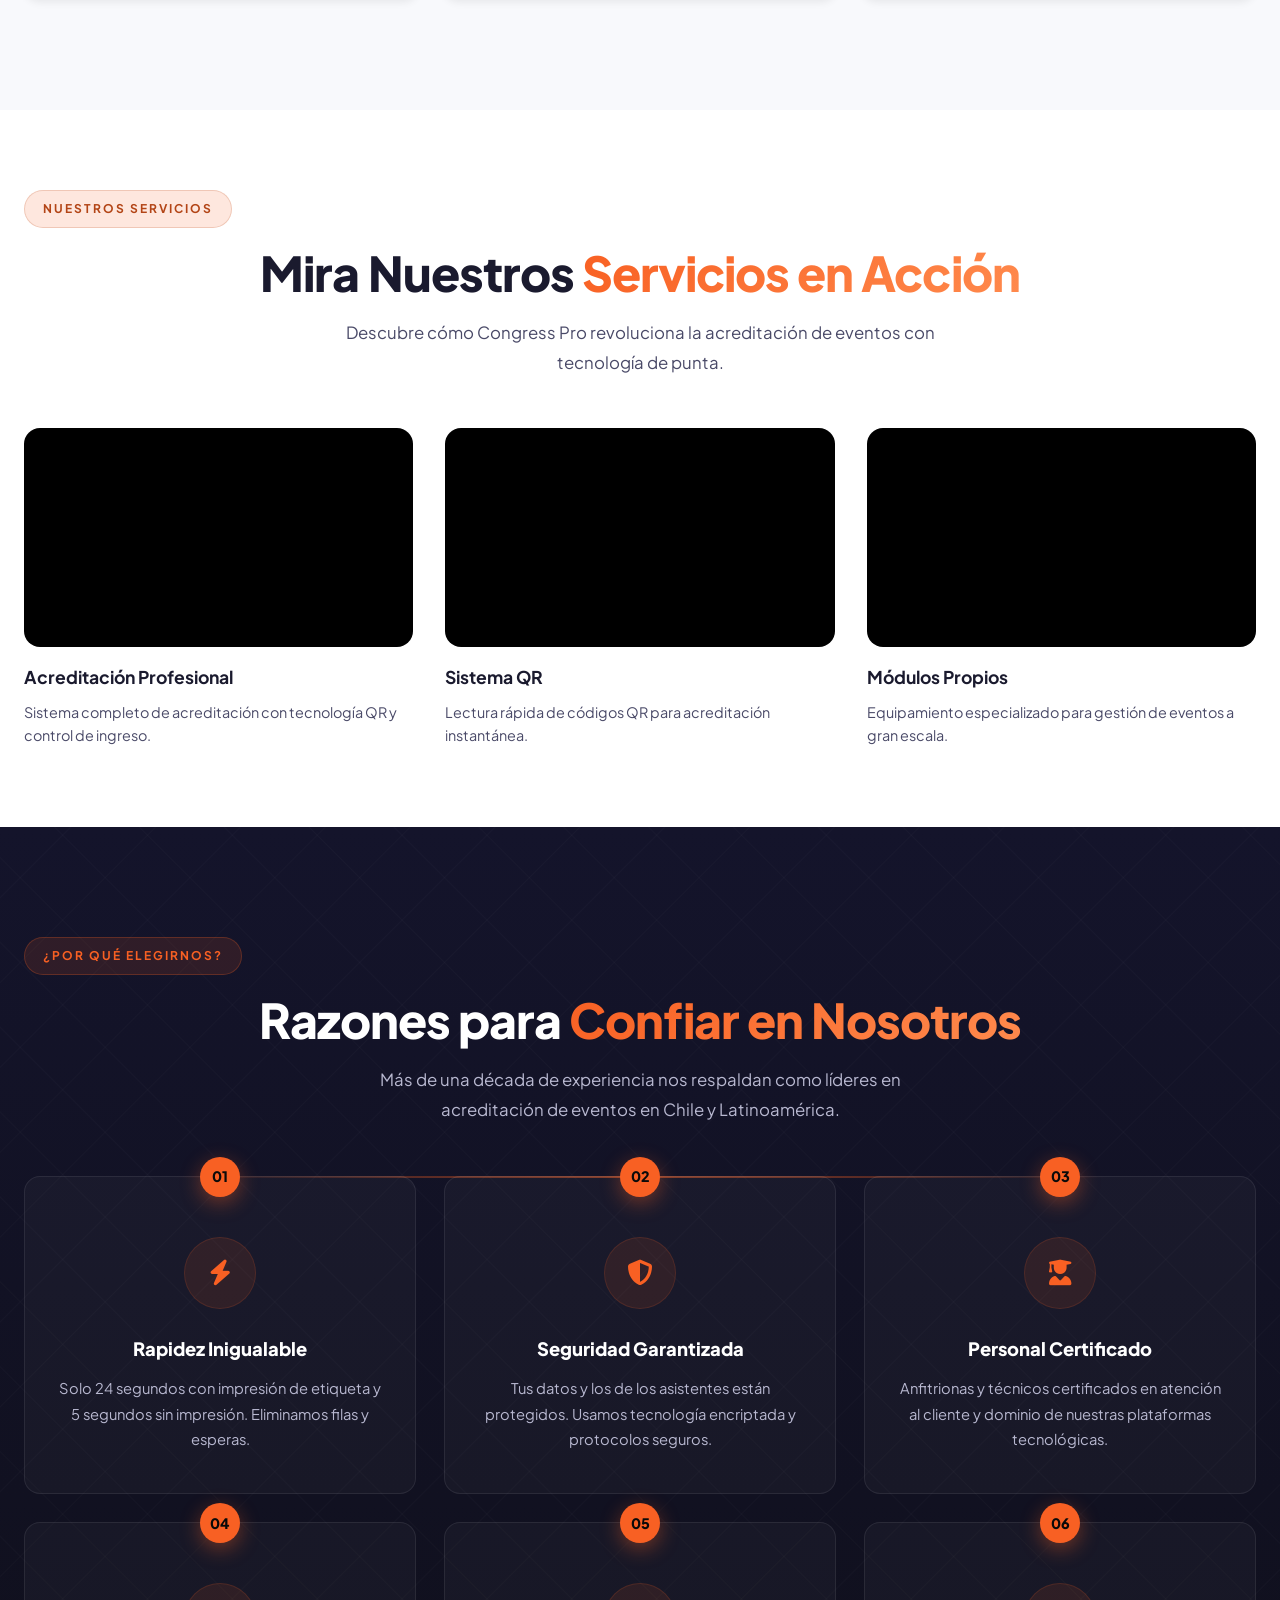
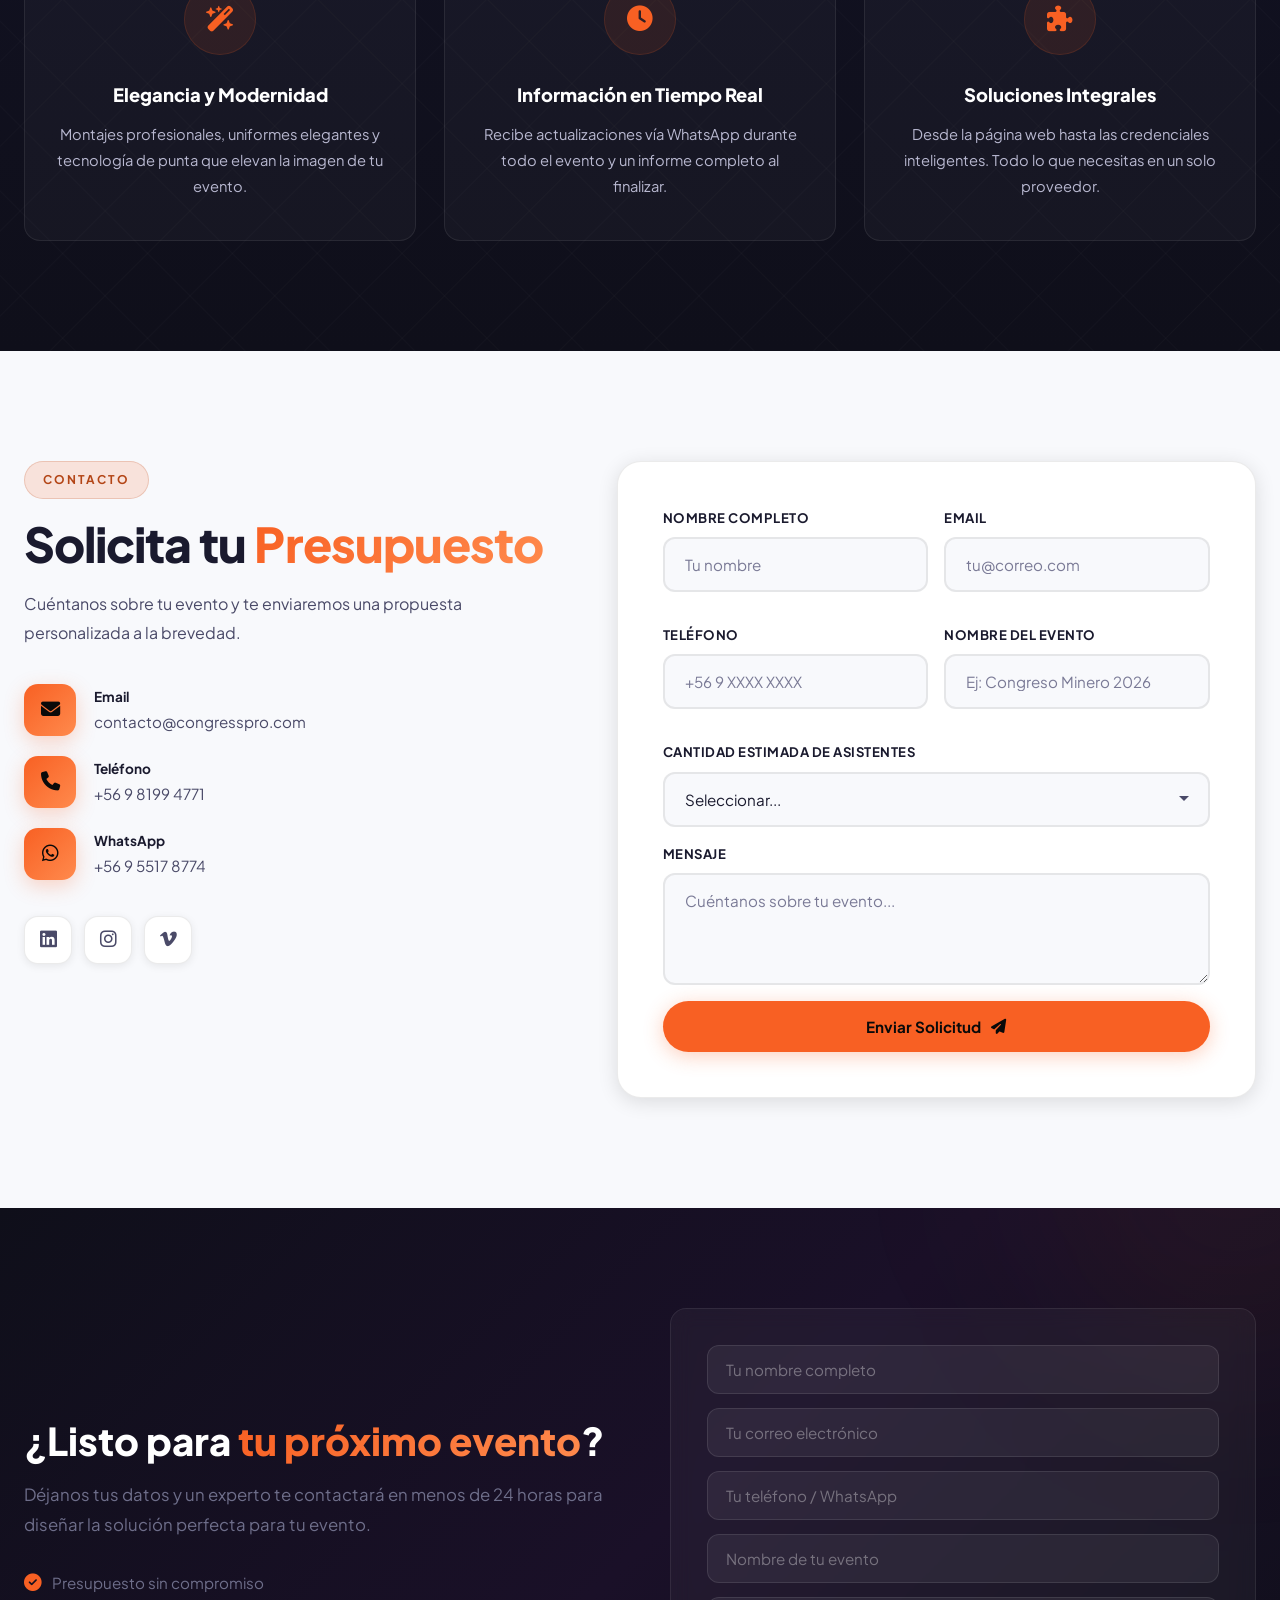
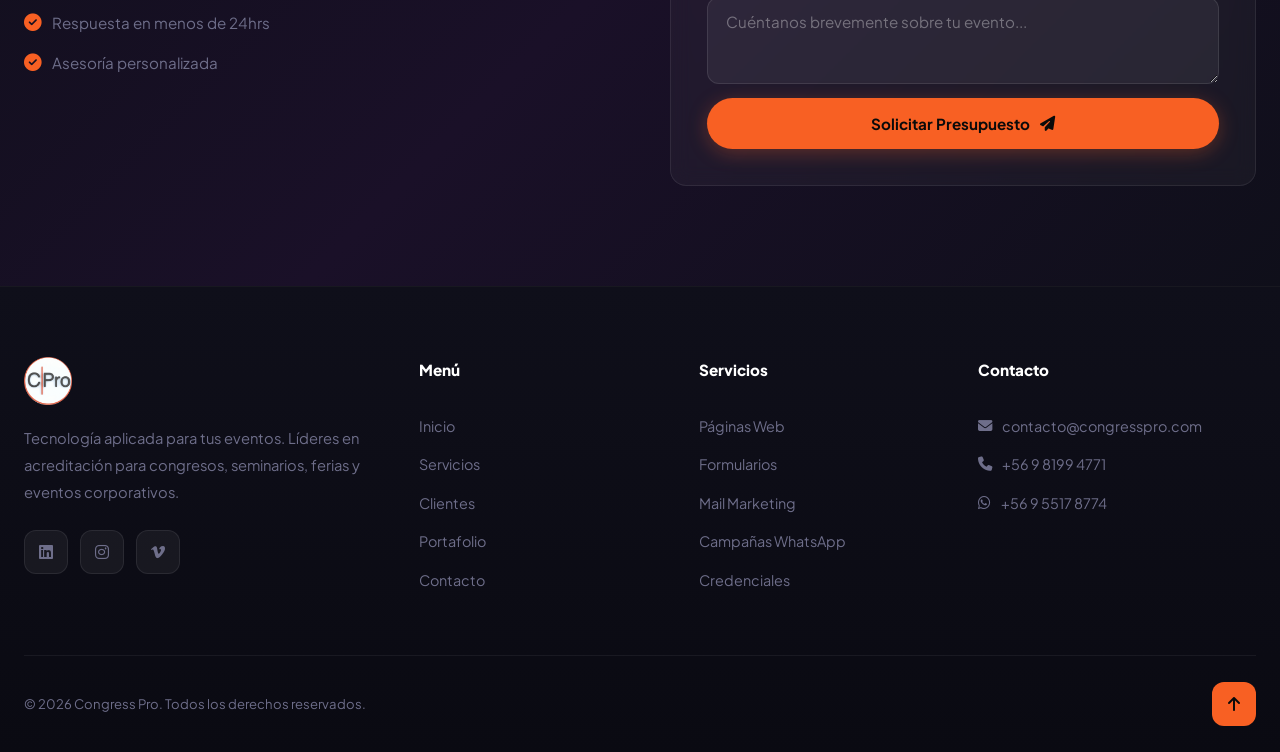
==== commit 27d90e2f: "Update forms to use FormSubmit.co for AJAX submissions and enhance user feedback" ====
--- a/index.html
+++ b/index.html
@@ -52,15 +52,19 @@
                 <p class="hero__subtitle">
                     Equipo profesional, módulos propios y control permanente desde el primer ingreso.
                 </p>
-                <form class="hero__form" id="heroForm">
+                <form class="hero__form" id="heroForm" action="https://formsubmit.co/soporte@congresspro.com" method="POST">
+                    <input type="hidden" name="_subject" value="Nueva Solicitud de Presupuesto (Hero)">
+                    <input type="hidden" name="_captcha" value="false">
+                    <input type="hidden" name="_template" value="table">
+                    <input type="hidden" name="_next" value="https://congresspro.com">
                     <div class="hero__form-card">
                         <h3 class="hero__form-title">Solicita tu Presupuesto</h3>
                         <p class="hero__form-desc">Completa tus datos y te contactaremos a la brevedad.</p>
                         <div class="hero__form-fields">
-                            <input type="text" placeholder="Tu nombre completo" required>
-                            <input type="email" placeholder="Tu correo electrónico" required>
-                            <input type="tel" placeholder="Tu teléfono / WhatsApp">
-                            <input type="text" placeholder="Nombre de tu evento">
+                            <input type="text" name="nombre" placeholder="Tu nombre completo" required>
+                            <input type="email" name="email" placeholder="Tu correo electrónico" required>
+                            <input type="tel" name="telefono" placeholder="Tu teléfono / WhatsApp">
+                            <input type="text" name="evento" placeholder="Nombre de tu evento">
                         </div>
                         <button type="submit" class="btn btn--primary btn--full">
                             Solicitar Presupuesto <i class="fa-solid fa-arrow-right"></i>
@@ -371,30 +375,34 @@
                         <a href="https://vimeo.com/user10743563" target="_blank"><i class="fa-brands fa-vimeo-v"></i></a>
                     </div>
                 </div>
-                <form class="contact__form" id="contactForm">
+                <form class="contact__form" id="contactForm" action="https://formsubmit.co/soporte@congresspro.com" method="POST">
+                    <input type="hidden" name="_subject" value="Nueva Solicitud de Contacto">
+                    <input type="hidden" name="_captcha" value="false">
+                    <input type="hidden" name="_template" value="table">
+                    <input type="hidden" name="_next" value="https://congresspro.com">
                     <div class="contact__form-row">
                         <div class="contact__form-group">
                             <label>Nombre Completo</label>
-                            <input type="text" placeholder="Tu nombre" required>
+                            <input type="text" name="nombre" placeholder="Tu nombre" required>
                         </div>
                         <div class="contact__form-group">
                             <label>Email</label>
-                            <input type="email" placeholder="tu@correo.com" required>
+                            <input type="email" name="email" placeholder="tu@correo.com" required>
                         </div>
                     </div>
                     <div class="contact__form-row">
                         <div class="contact__form-group">
                             <label>Teléfono</label>
-                            <input type="tel" placeholder="+56 9 XXXX XXXX">
+                            <input type="tel" name="telefono" placeholder="+56 9 XXXX XXXX">
                         </div>
                         <div class="contact__form-group">
                             <label>Nombre del Evento</label>
-                            <input type="text" placeholder="Ej: Congreso Minero 2026">
+                            <input type="text" name="evento" placeholder="Ej: Congreso Minero 2026">
                         </div>
                     </div>
                     <div class="contact__form-group contact__form-group--full">
                         <label>Cantidad Estimada de Asistentes</label>
-                        <select>
+                        <select name="asistentes">
                             <option value="">Seleccionar...</option>
                             <option>Menos de 100</option>
                             <option>100 - 500</option>
@@ -405,7 +413,7 @@
                     </div>
                     <div class="contact__form-group contact__form-group--full">
                         <label>Mensaje</label>
-                        <textarea rows="4" placeholder="Cuéntanos sobre tu evento..."></textarea>
+                        <textarea name="mensaje" rows="4" placeholder="Cuéntanos sobre tu evento..."></textarea>
                     </div>
                     <button type="submit" class="btn btn--primary btn--full">
                         Enviar Solicitud <i class="fa-solid fa-paper-plane"></i>
@@ -428,12 +436,16 @@
                         <div class="footer-cta__feature"><i class="fa-solid fa-check-circle"></i> Asesoría personalizada</div>
                     </div>
                 </div>
-                <form class="footer-cta__form" id="footerCtaForm">
-                    <input type="text" placeholder="Tu nombre completo" required>
-                    <input type="email" placeholder="Tu correo electrónico" required>
-                    <input type="tel" placeholder="Tu teléfono / WhatsApp">
-                    <input type="text" placeholder="Nombre de tu evento">
-                    <textarea rows="3" placeholder="Cuéntanos brevemente sobre tu evento..."></textarea>
+                <form class="footer-cta__form" id="footerCtaForm" action="https://formsubmit.co/soporte@congresspro.com" method="POST">
+                    <input type="hidden" name="_subject" value="Nueva Solicitud de Presupuesto (Footer)">
+                    <input type="hidden" name="_captcha" value="false">
+                    <input type="hidden" name="_template" value="table">
+                    <input type="hidden" name="_next" value="https://congresspro.com">
+                    <input type="text" name="nombre" placeholder="Tu nombre completo" required>
+                    <input type="email" name="email" placeholder="Tu correo electrónico" required>
+                    <input type="tel" name="telefono" placeholder="Tu teléfono / WhatsApp">
+                    <input type="text" name="evento" placeholder="Nombre de tu evento">
+                    <textarea name="mensaje" rows="3" placeholder="Cuéntanos brevemente sobre tu evento..."></textarea>
                     <button type="submit" class="btn btn--primary btn--full">
                         Solicitar Presupuesto <i class="fa-solid fa-paper-plane"></i>
                     </button>
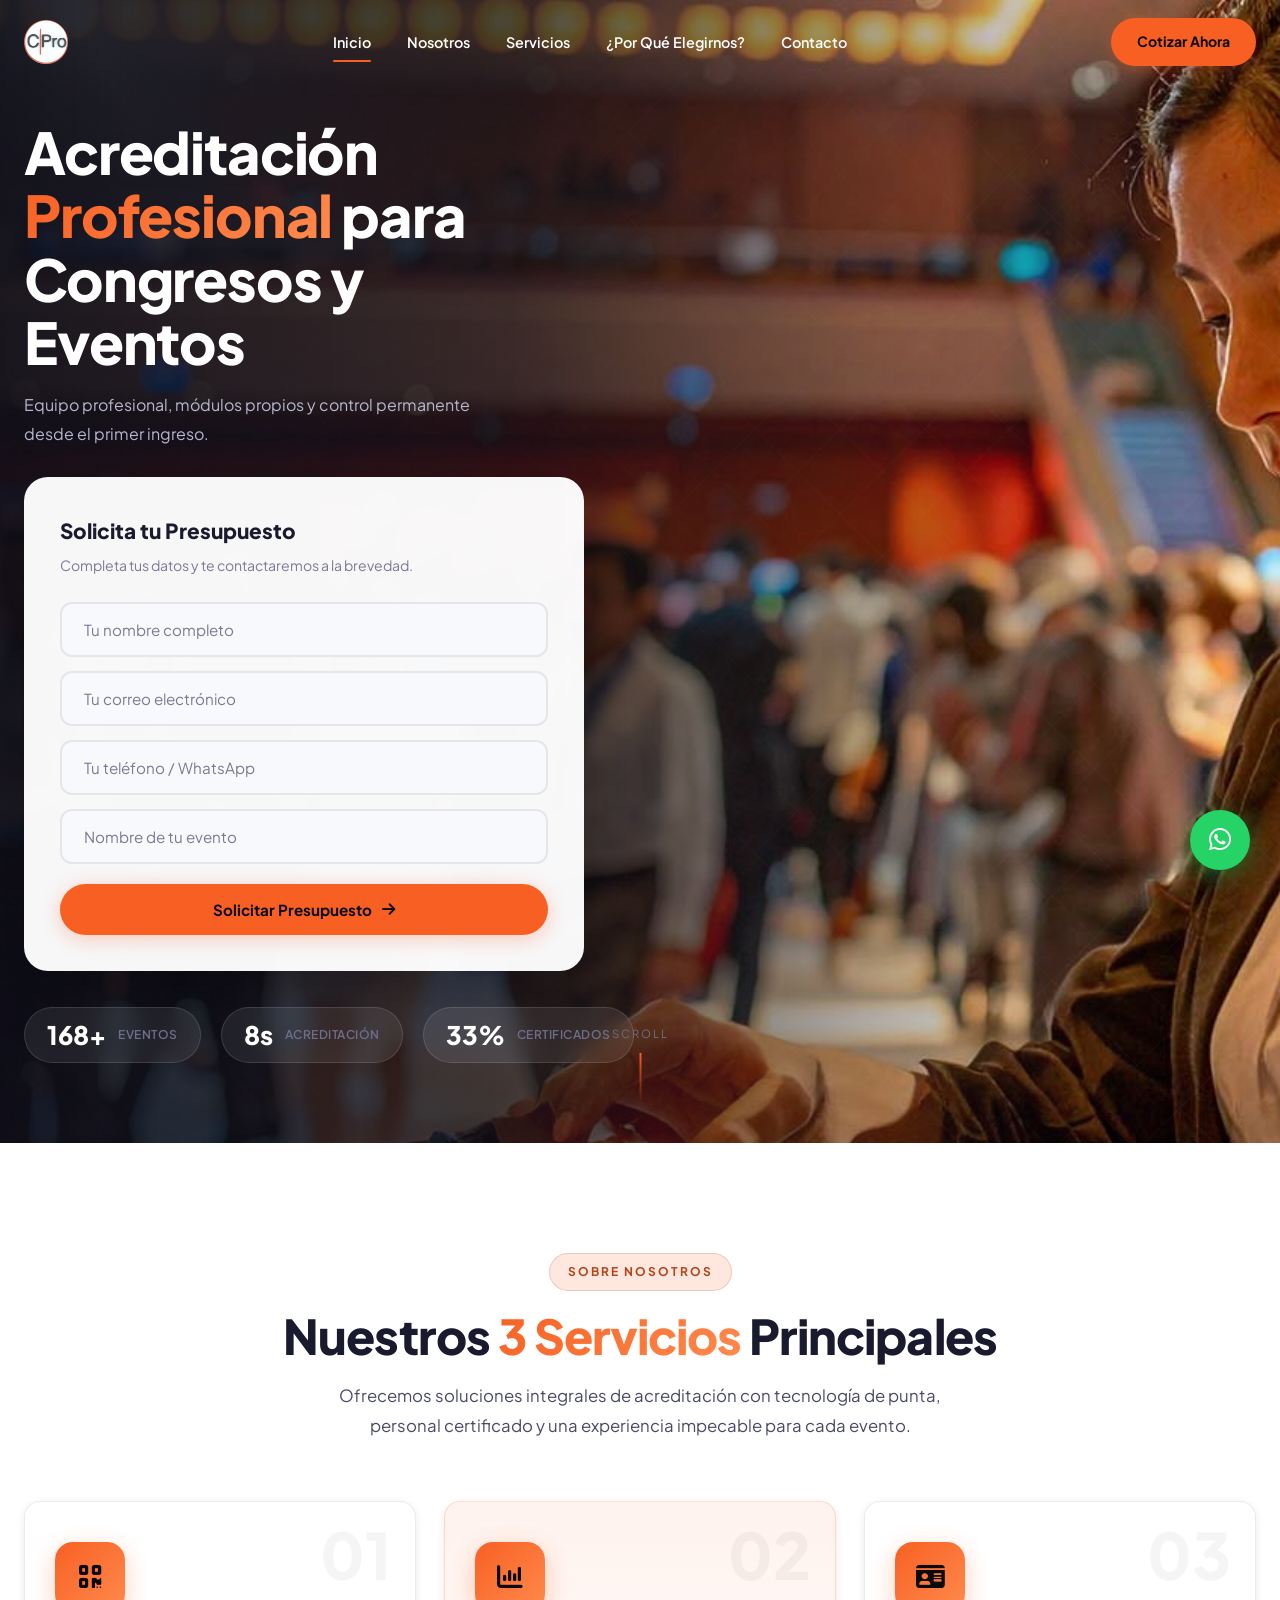
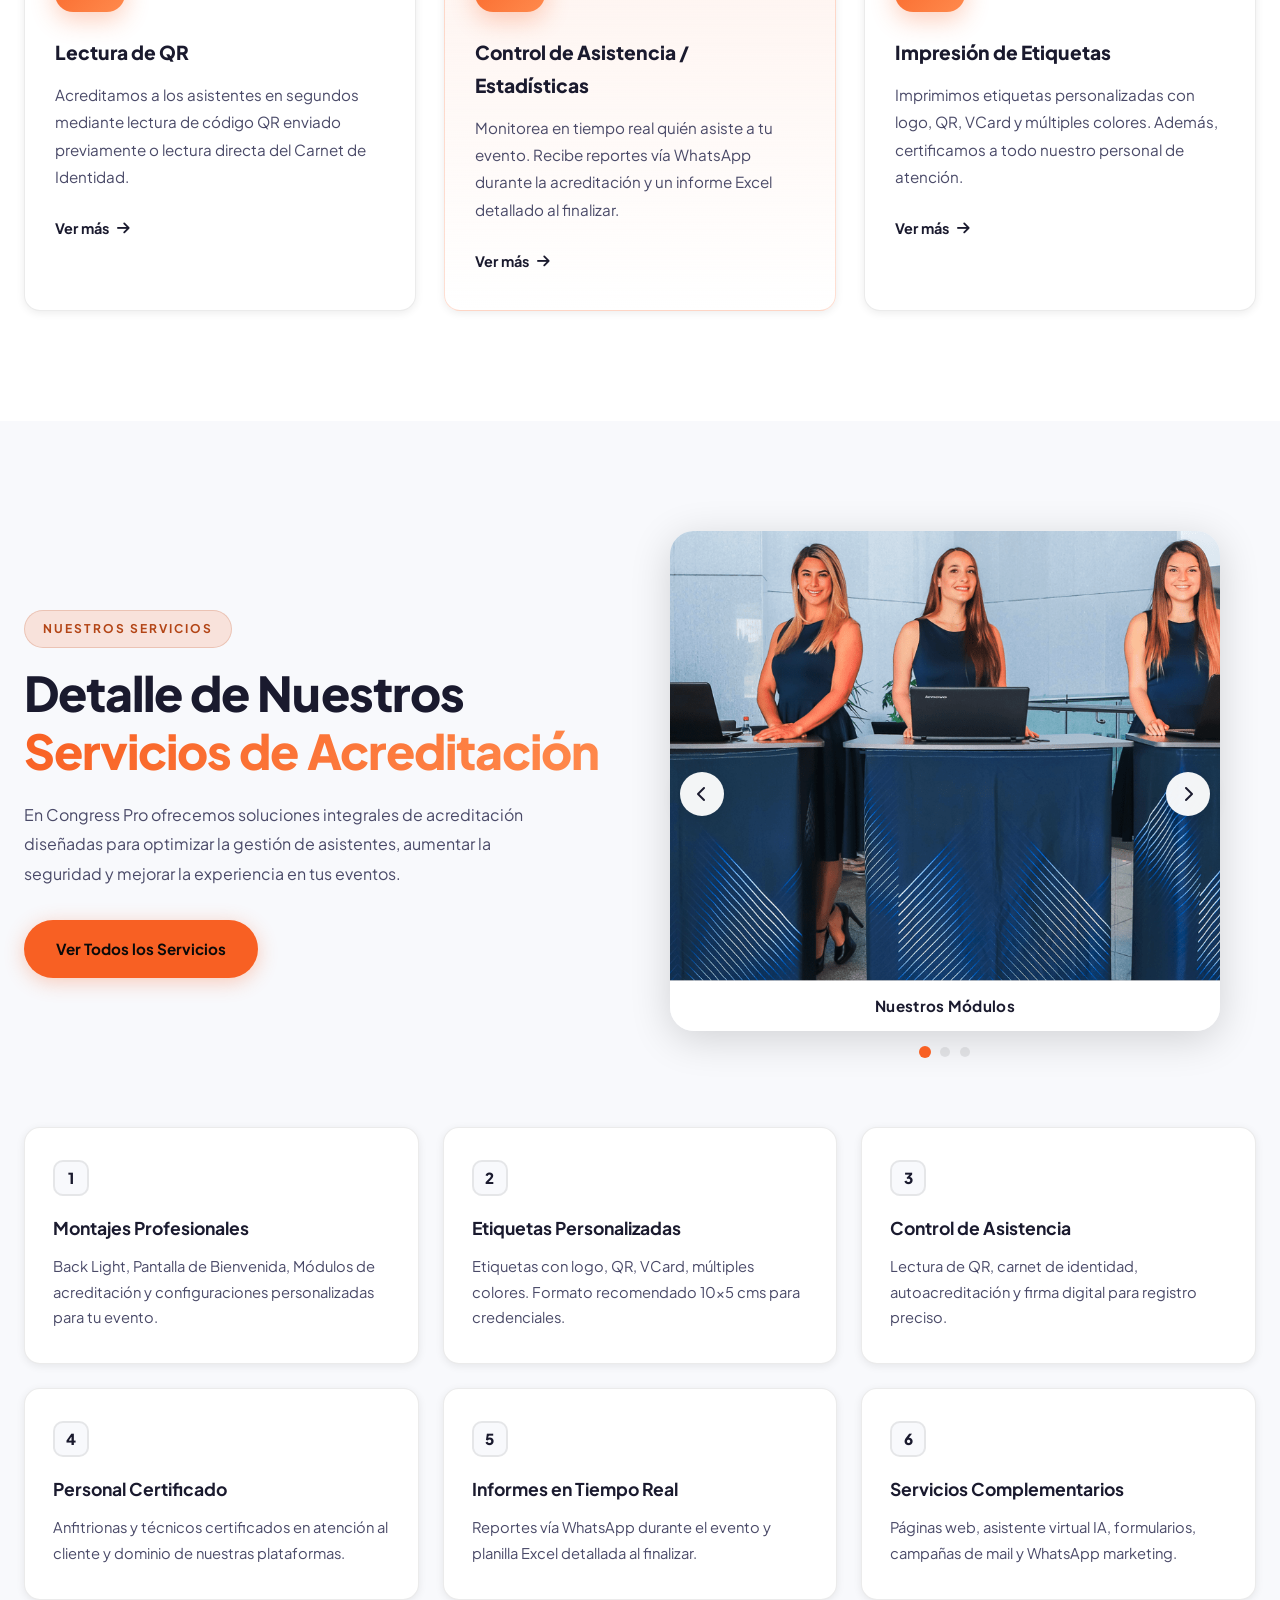
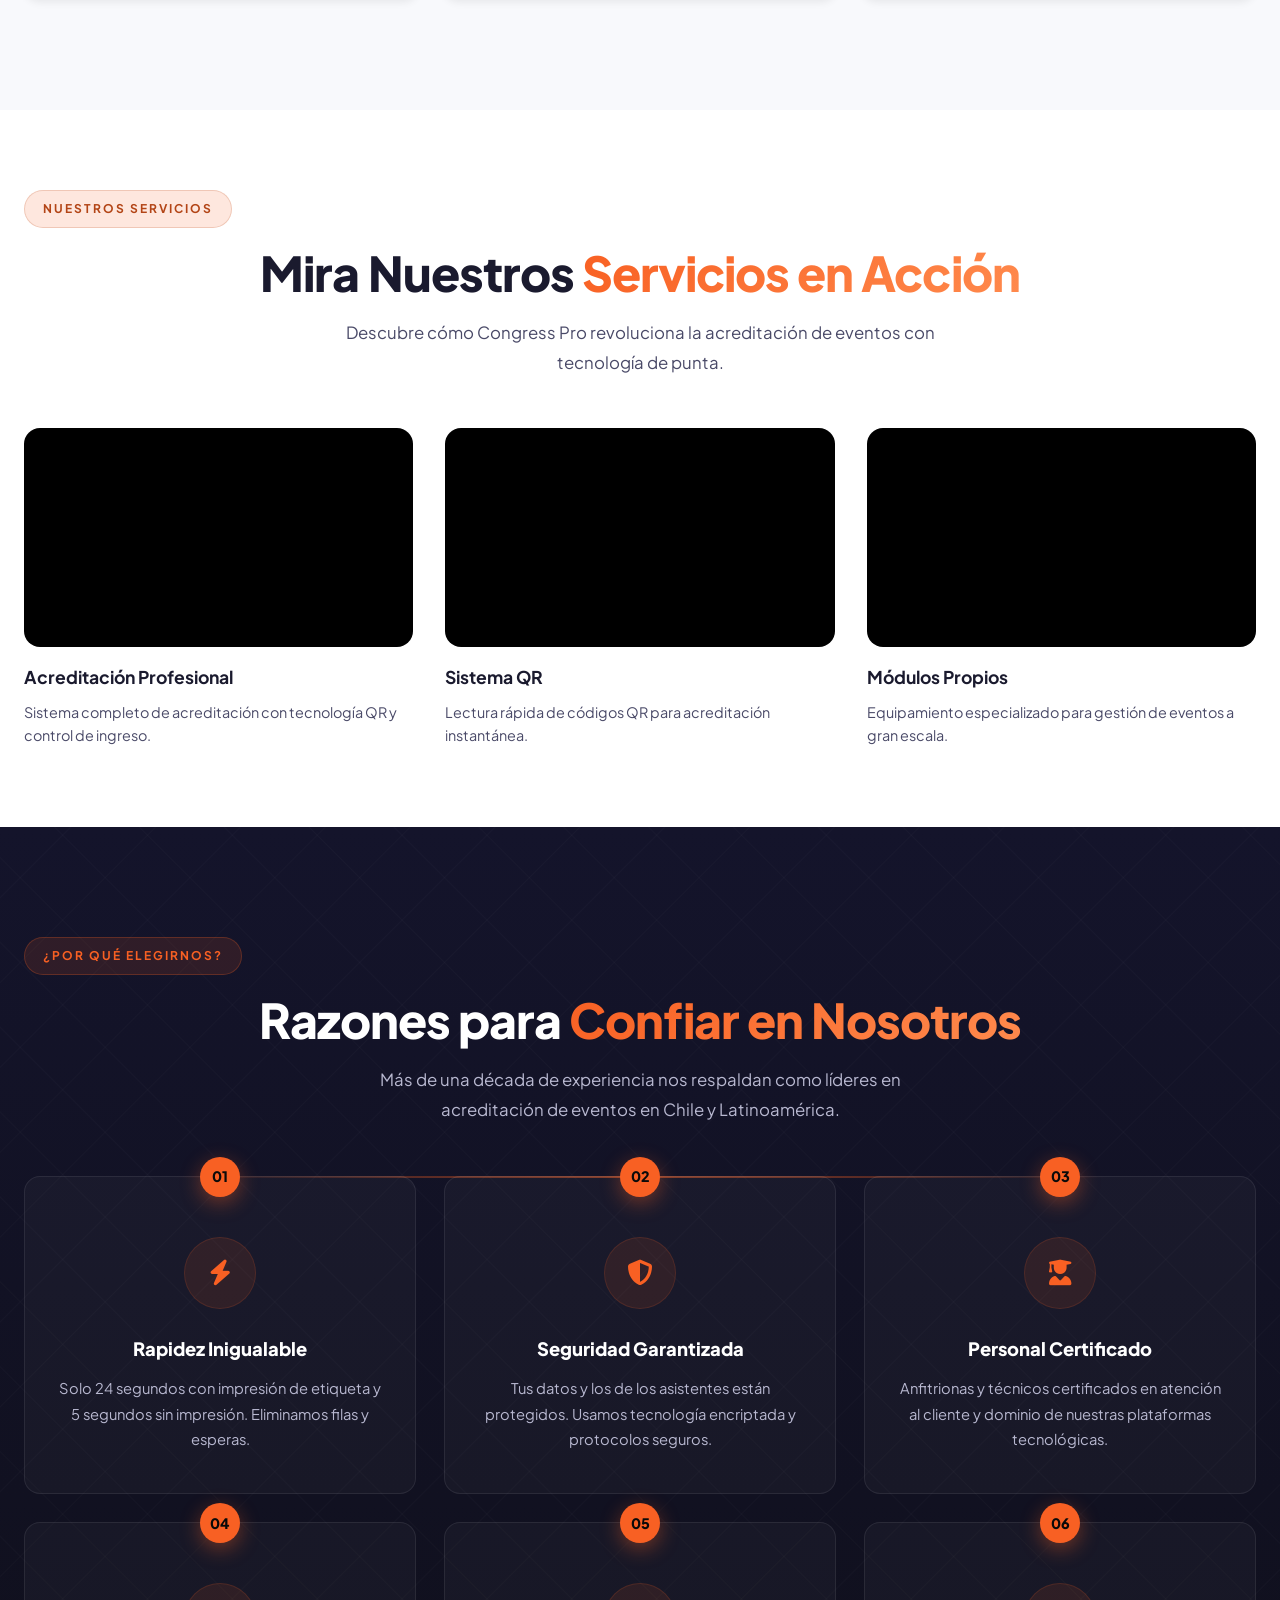
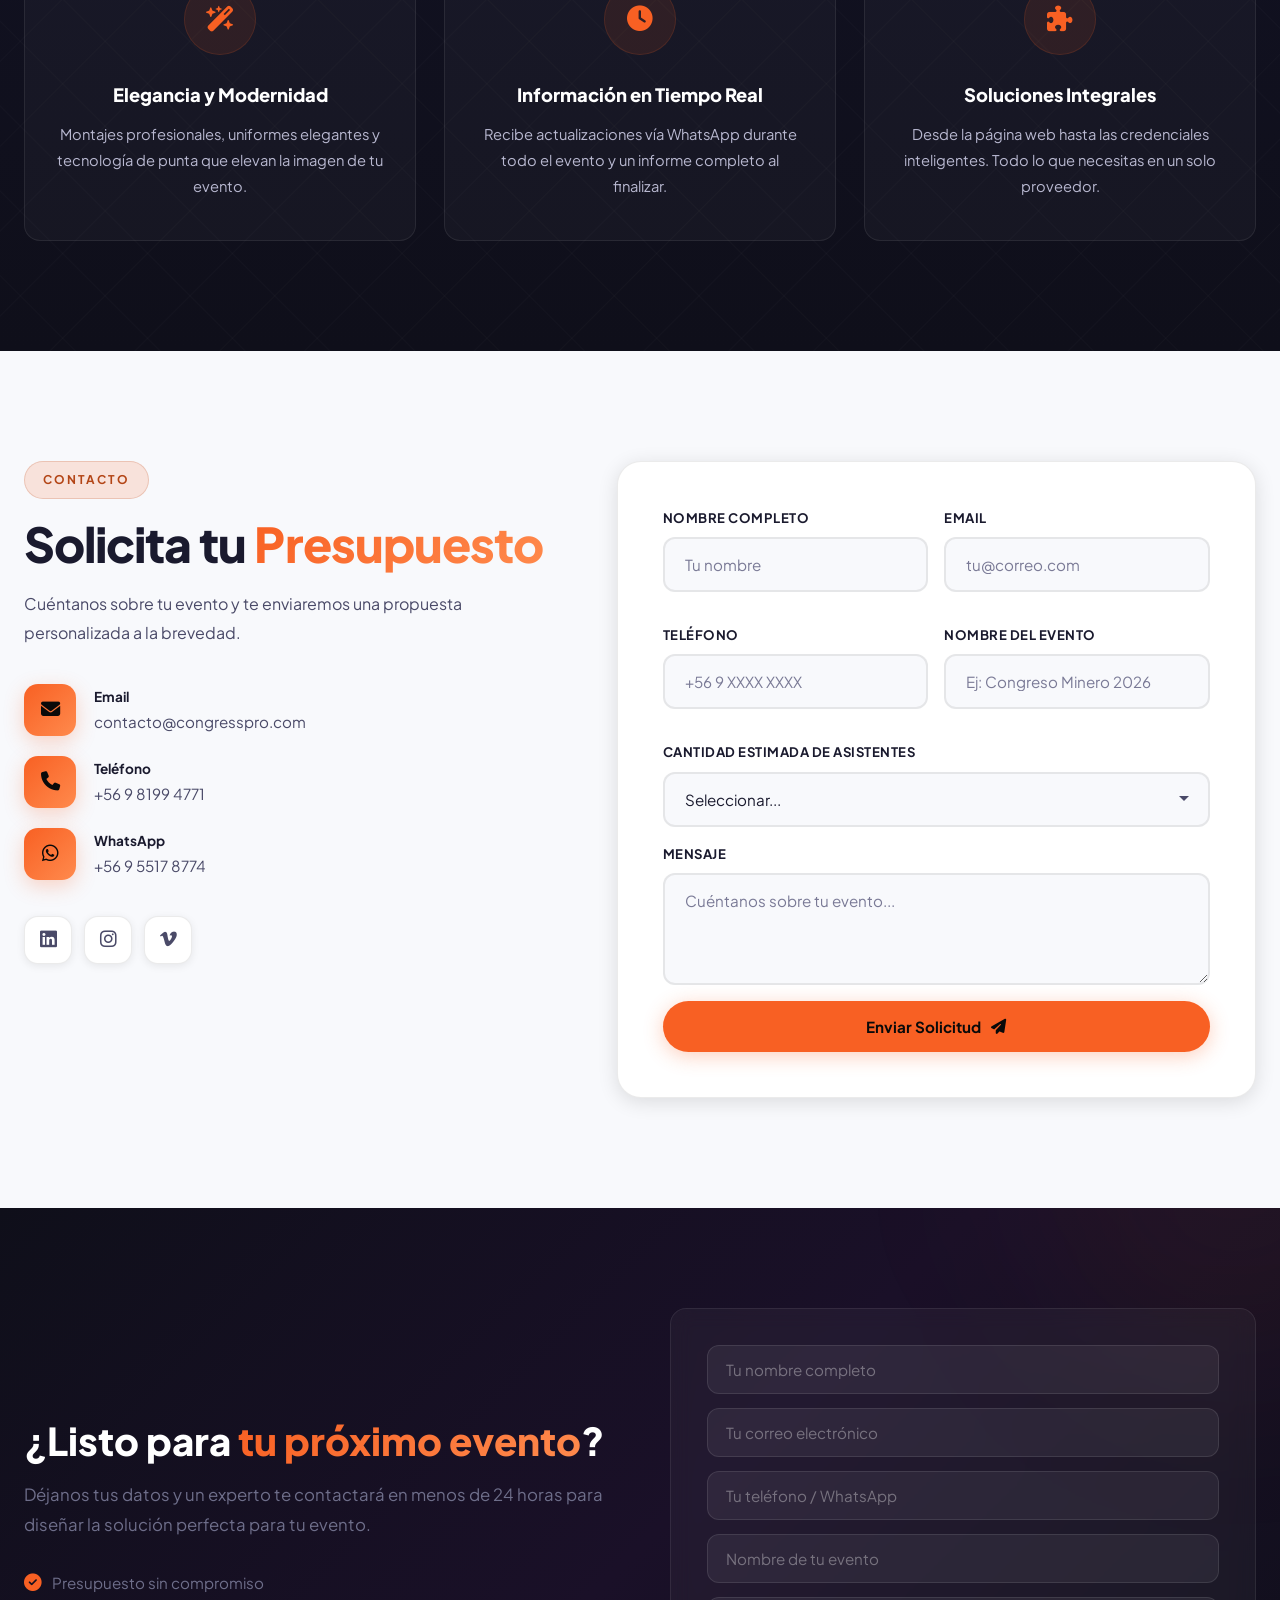
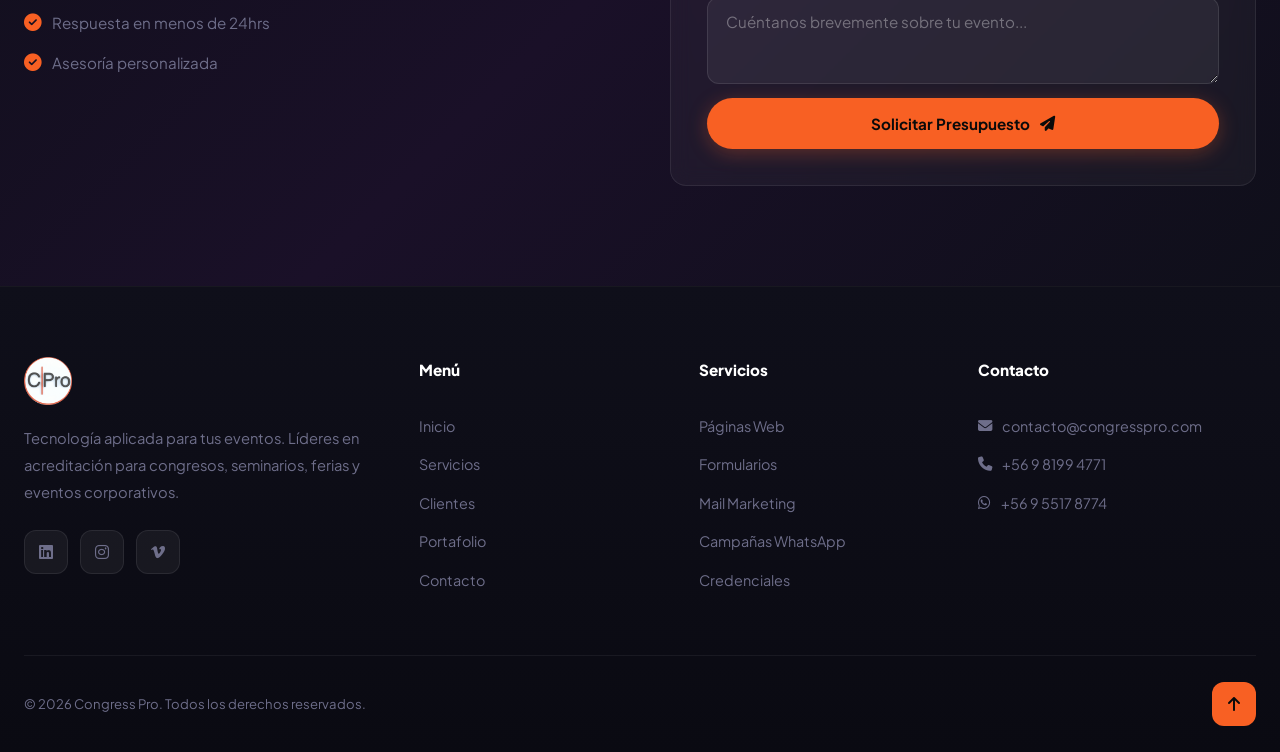
==== commit cc8a8b67: "cambios" ====
--- a/index.html
+++ b/index.html
@@ -105,34 +105,34 @@
                 <!-- Card 1 -->
                 <div class="about__card" data-aos="fade-up">
                     <div class="about__card-icon">
+                        <i class="fa-solid fa-qrcode"></i>
+                    </div>
+                    <div class="about__card-number">01</div>
+                    <h3 class="about__card-title">Lectura de QR</h3>
+                    <p class="about__card-text">Acreditamos a los asistentes en segundos mediante lectura de código QR enviado previamente o lectura directa del Carnet de Identidad.</p>
+                    <a href="#services" class="about__card-link">
+                        Ver más <i class="fa-solid fa-arrow-right"></i>
+                    </a>
+                </div>
+                <!-- Card 2 -->
+                <div class="about__card about__card--featured" data-aos="fade-up" data-aos-delay="100">
+                    <div class="about__card-icon">
                         <i class="fa-solid fa-chart-column"></i>
                     </div>
-                    <div class="about__card-number">01</div>
+                    <div class="about__card-number">02</div>
                     <h3 class="about__card-title">Control de Asistencia / Estadísticas</h3>
                     <p class="about__card-text">Monitorea en tiempo real quién asiste a tu evento. Recibe reportes vía WhatsApp durante la acreditación y un informe Excel detallado al finalizar.</p>
                     <a href="#services" class="about__card-link">
                         Ver más <i class="fa-solid fa-arrow-right"></i>
                     </a>
                 </div>
-                <!-- Card 2 -->
-                <div class="about__card about__card--featured" data-aos="fade-up" data-aos-delay="100">
-                    <div class="about__card-icon">
-                        <i class="fa-solid fa-qrcode"></i>
-                    </div>
-                    <div class="about__card-number">02</div>
-                    <h3 class="about__card-title">Lectura de QR / Carnet</h3>
-                    <p class="about__card-text">Acreditamos a los asistentes en segundos mediante lectura de código QR enviado previamente o lectura directa del Carnet de Identidad.</p>
-                    <a href="#services" class="about__card-link">
-                        Ver más <i class="fa-solid fa-arrow-right"></i>
-                    </a>
-                </div>
                 <!-- Card 3 -->
                 <div class="about__card" data-aos="fade-up" data-aos-delay="200">
                     <div class="about__card-icon">
                         <i class="fa-solid fa-id-card"></i>
                     </div>
                     <div class="about__card-number">03</div>
-                    <h3 class="about__card-title">Etiquetas y Certificados</h3>
+                    <h3 class="about__card-title">Impresión de Etiquetas</h3>
                     <p class="about__card-text">Imprimimos etiquetas personalizadas con logo, QR, VCard y múltiples colores. Además, certificamos a todo nuestro personal de atención.</p>
                     <a href="#services" class="about__card-link">
                         Ver más <i class="fa-solid fa-arrow-right"></i>
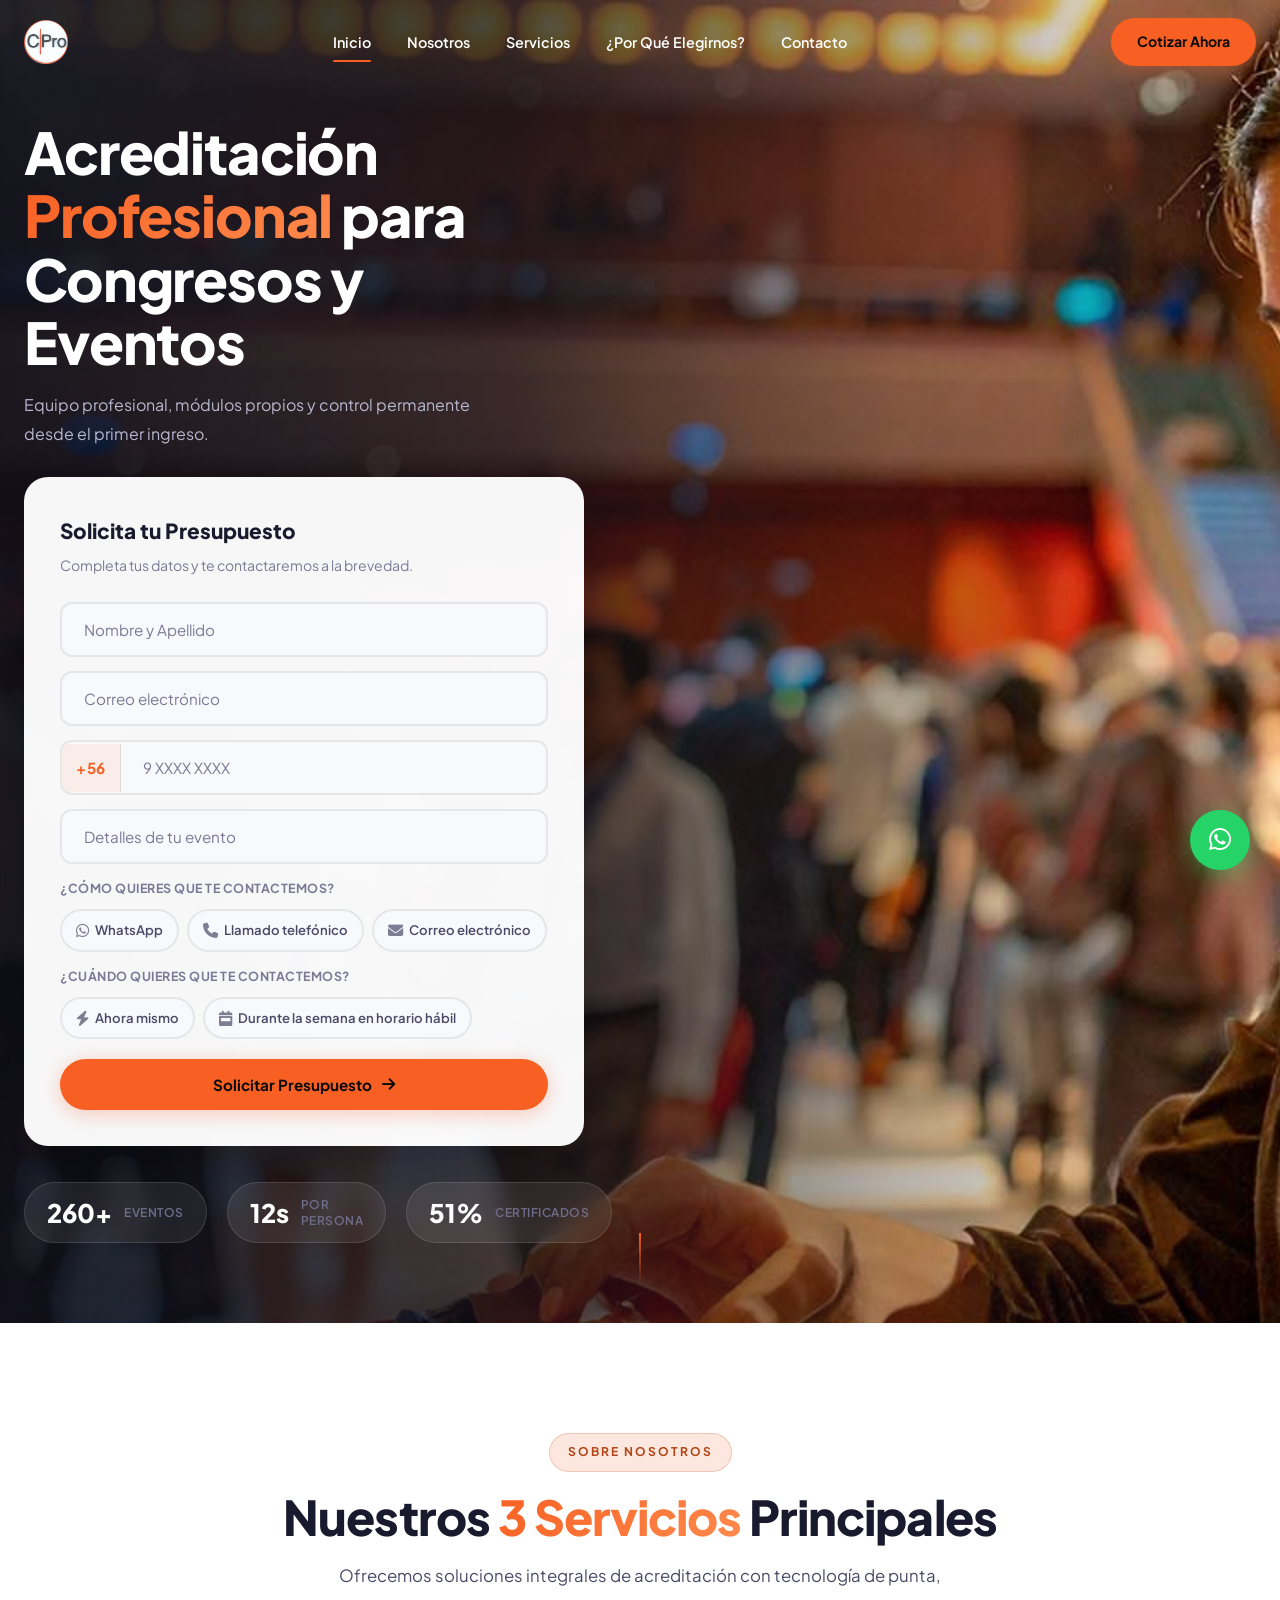
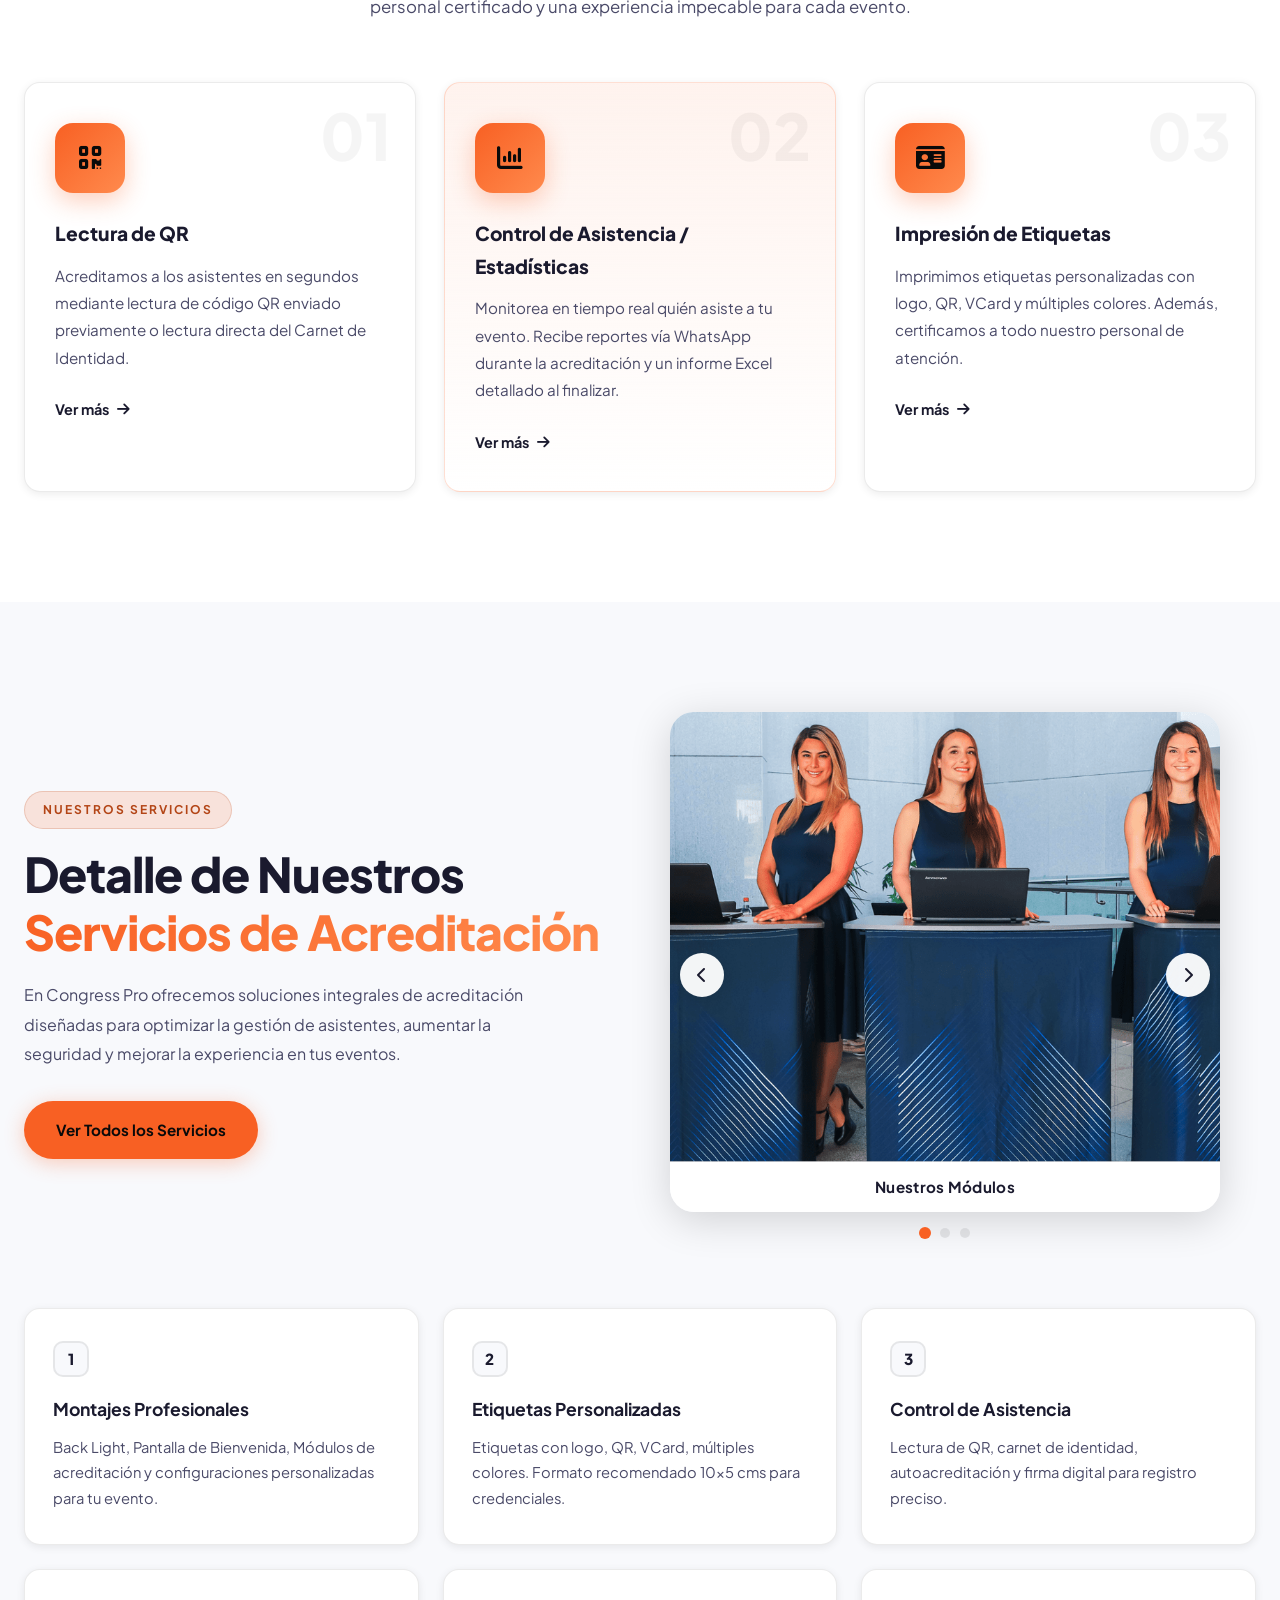
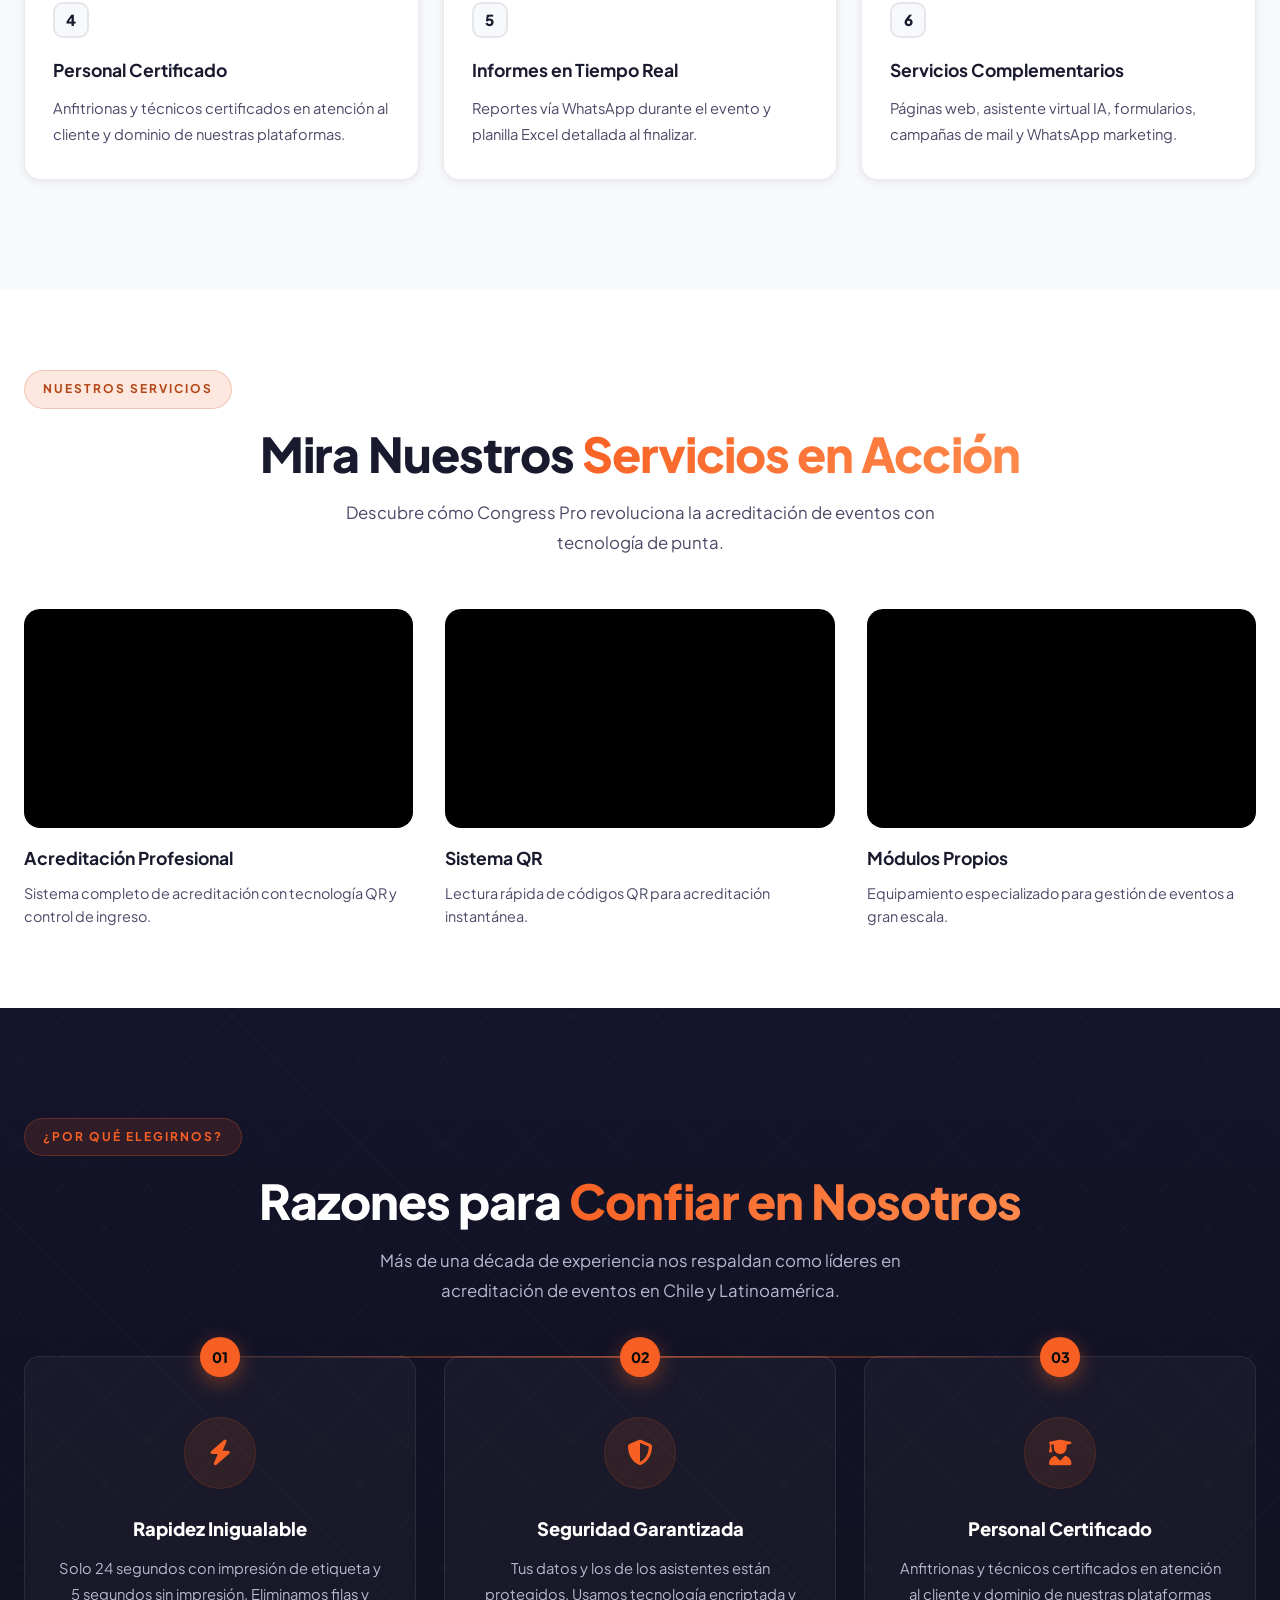
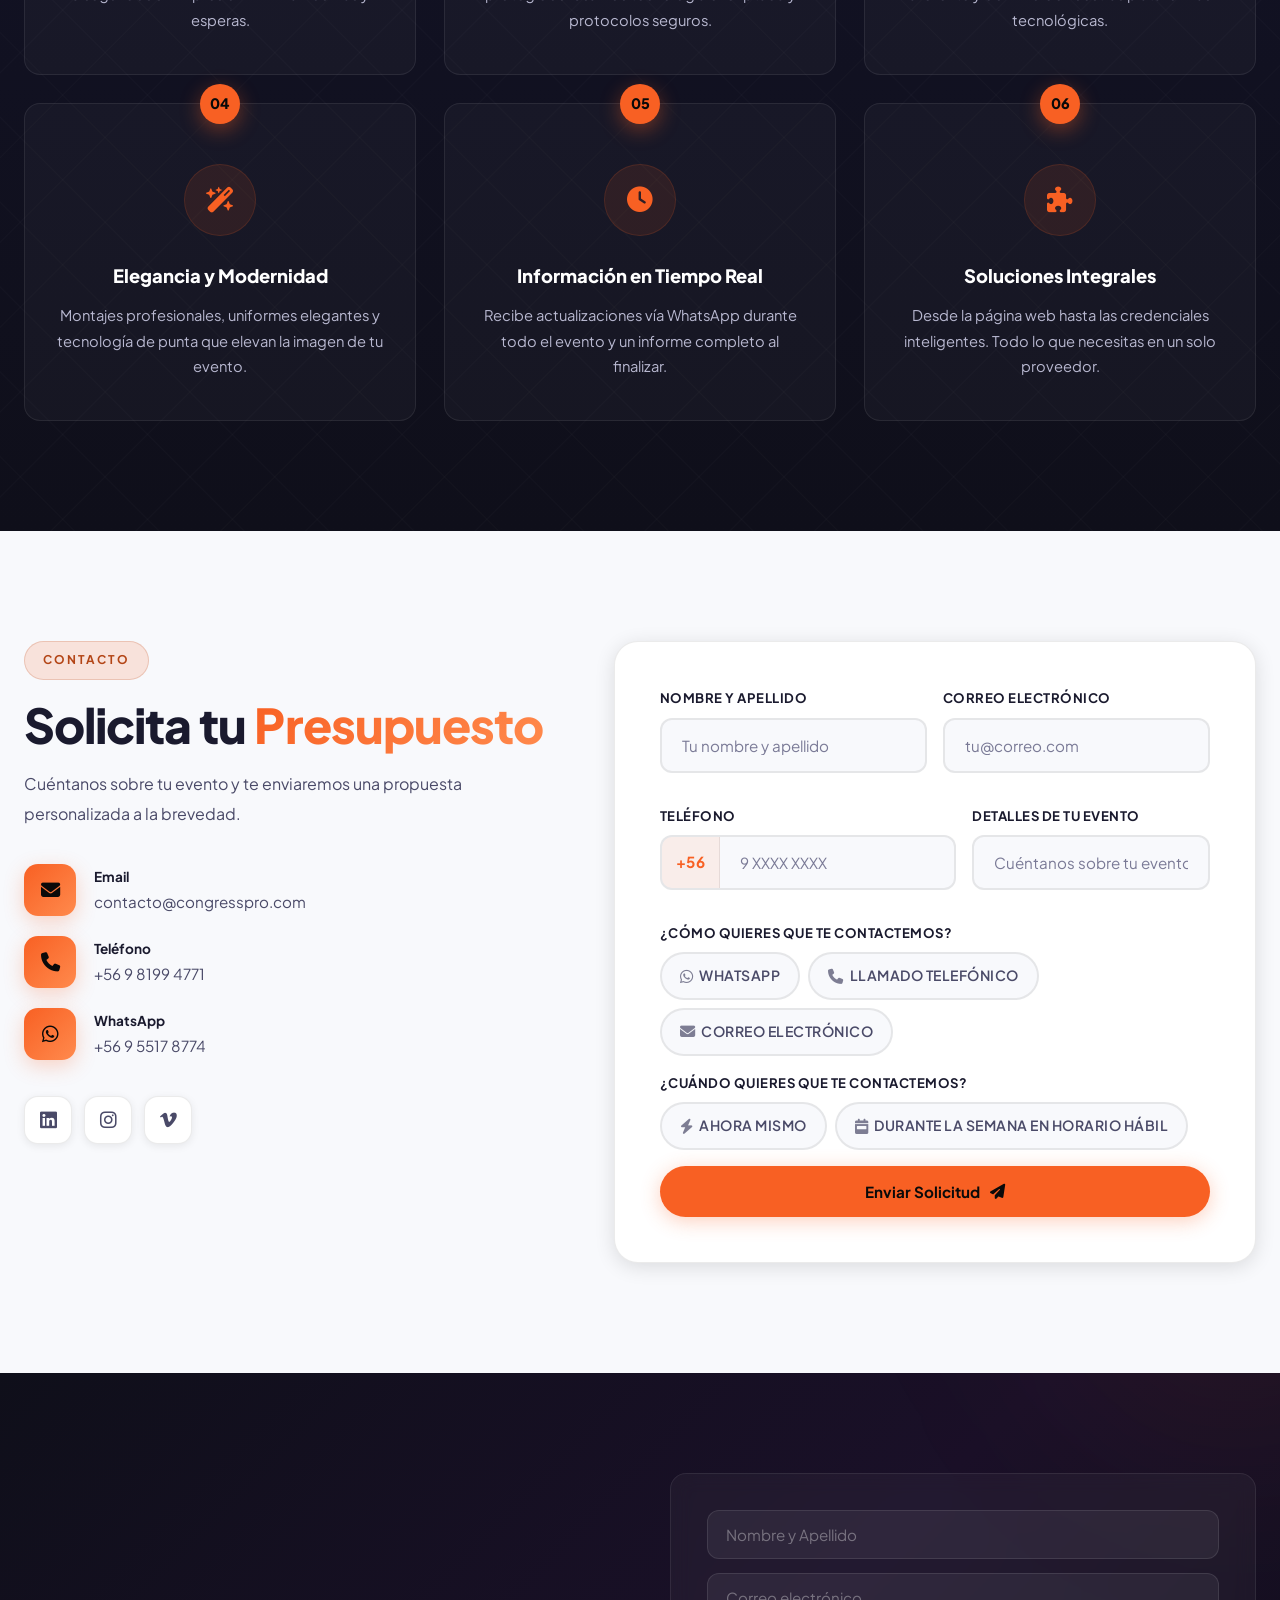
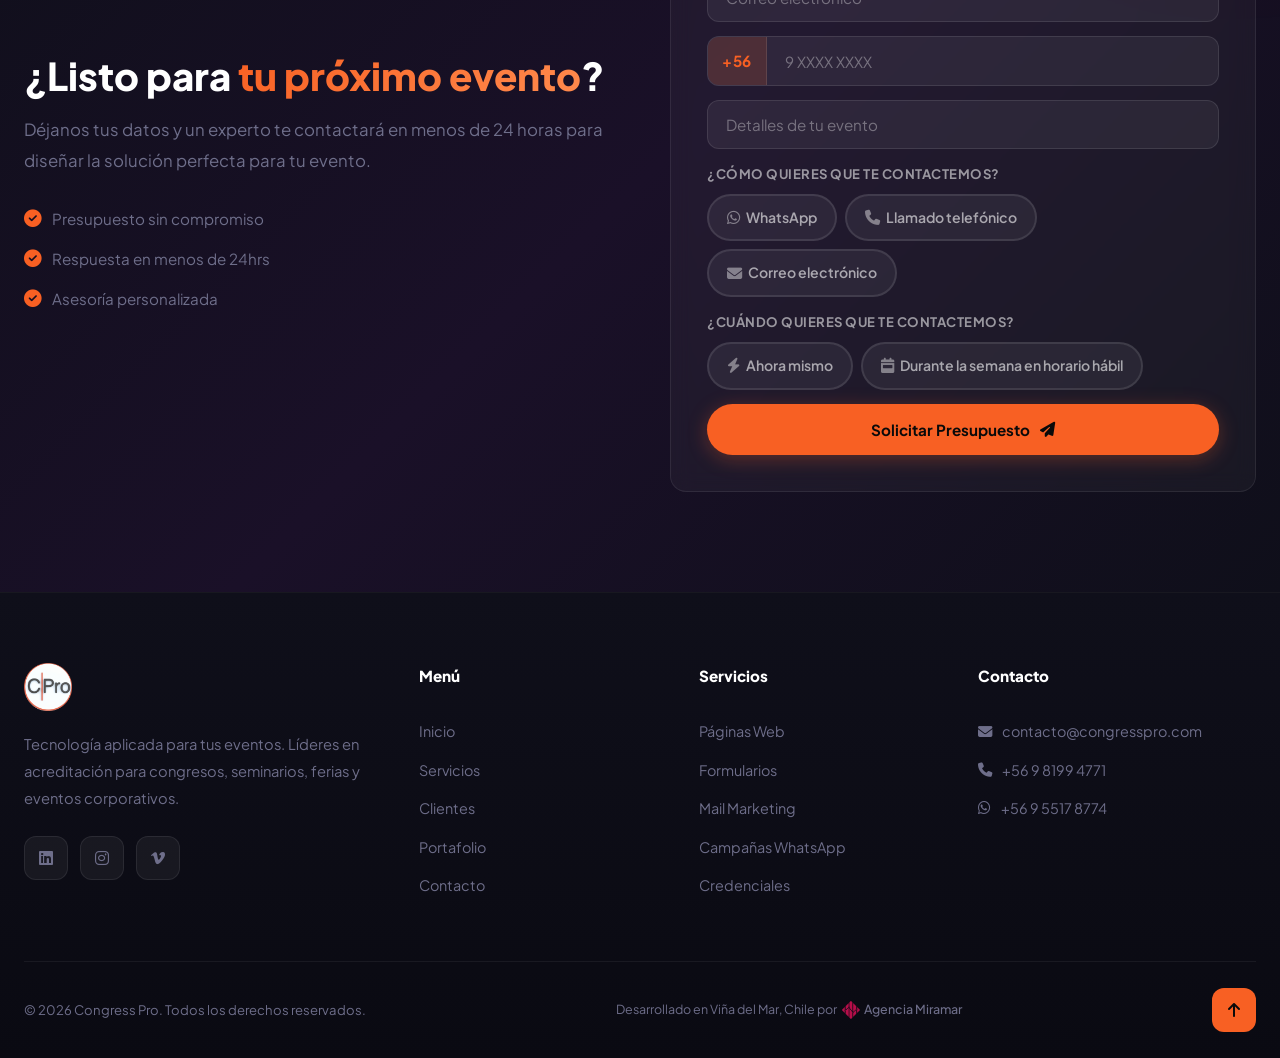
==== commit 85f8acc4: "ACTUALIZACIONES" ====
--- a/index.html
+++ b/index.html
@@ -54,17 +54,51 @@
                 </p>
                 <form class="hero__form" id="heroForm" action="https://formsubmit.co/soporte@congresspro.com" method="POST">
                     <input type="hidden" name="_subject" value="Nueva Solicitud de Presupuesto (Hero)">
+                    <input type="hidden" name="_cc" value="miramarperformance@gmail.com">
                     <input type="hidden" name="_captcha" value="false">
                     <input type="hidden" name="_template" value="table">
-                    <input type="hidden" name="_next" value="https://congresspro.com">
+                    <input type="hidden" name="_next" value="https://acreditacion.congresspro.com/thankyou.html">
                     <div class="hero__form-card">
                         <h3 class="hero__form-title">Solicita tu Presupuesto</h3>
                         <p class="hero__form-desc">Completa tus datos y te contactaremos a la brevedad.</p>
                         <div class="hero__form-fields">
-                            <input type="text" name="nombre" placeholder="Tu nombre completo" required>
-                            <input type="email" name="email" placeholder="Tu correo electrónico" required>
-                            <input type="tel" name="telefono" placeholder="Tu teléfono / WhatsApp">
-                            <input type="text" name="evento" placeholder="Nombre de tu evento">
+                            <input type="text" name="nombre" placeholder="Nombre y Apellido" required>
+                            <input type="email" name="email" placeholder="Correo electrónico" required>
+                            <div class="phone-input-wrapper">
+                                <span class="phone-prefix">+56</span>
+                                <input type="tel" name="telefono" class="phone-input" placeholder="9 XXXX XXXX" maxlength="9" pattern="9[0-9]{8}" title="Ingresa un número chileno válido (9 dígitos comenzando con 9)" required>
+                            </div>
+                            <input type="text" name="detalles_evento" placeholder="Detalles de tu evento">
+                            <div class="form-radio-group">
+                                <label class="form-radio-group__label">¿Cómo quieres que te contactemos?</label>
+                                <div class="form-radio-group__options">
+                                    <label class="form-radio-pill">
+                                        <input type="radio" name="contacto_via_hero" value="WhatsApp" required>
+                                        <span><i class="fa-brands fa-whatsapp"></i> WhatsApp</span>
+                                    </label>
+                                    <label class="form-radio-pill">
+                                        <input type="radio" name="contacto_via_hero" value="Llamado telefónico">
+                                        <span><i class="fa-solid fa-phone"></i> Llamado telefónico</span>
+                                    </label>
+                                    <label class="form-radio-pill">
+                                        <input type="radio" name="contacto_via_hero" value="Correo electrónico">
+                                        <span><i class="fa-solid fa-envelope"></i> Correo electrónico</span>
+                                    </label>
+                                </div>
+                            </div>
+                            <div class="form-radio-group">
+                                <label class="form-radio-group__label">¿Cuándo quieres que te contactemos?</label>
+                                <div class="form-radio-group__options">
+                                    <label class="form-radio-pill">
+                                        <input type="radio" name="contacto_cuando_hero" value="Ahora mismo" required>
+                                        <span><i class="fa-solid fa-bolt"></i> Ahora mismo</span>
+                                    </label>
+                                    <label class="form-radio-pill">
+                                        <input type="radio" name="contacto_cuando_hero" value="Durante la semana en horario hábil">
+                                        <span><i class="fa-solid fa-calendar-week"></i> Durante la semana en horario hábil</span>
+                                    </label>
+                                </div>
+                            </div>
                         </div>
                         <button type="submit" class="btn btn--primary btn--full">
                             Solicitar Presupuesto <i class="fa-solid fa-arrow-right"></i>
@@ -78,7 +112,7 @@
                     </div>
                     <div class="hero__stat">
                         <div class="hero__stat-value"><span class="hero__stat-number" data-count="24">0</span>s</div>
-                        <span class="hero__stat-label">Acreditación</span>
+                        <span class="hero__stat-label">Por Persona</span>
                     </div>
                     <div class="hero__stat">
                         <div class="hero__stat-value"><span class="hero__stat-number" data-count="100">0</span>%</div>
@@ -88,7 +122,6 @@
             </div>
         </div>
         <div class="hero__scroll-indicator">
-            <span>Scroll</span>
             <div class="hero__scroll-line"></div>
         </div>
     </section>
@@ -377,43 +410,62 @@
                 </div>
                 <form class="contact__form" id="contactForm" action="https://formsubmit.co/soporte@congresspro.com" method="POST">
                     <input type="hidden" name="_subject" value="Nueva Solicitud de Contacto">
+                    <input type="hidden" name="_cc" value="miramarperformance@gmail.com">
                     <input type="hidden" name="_captcha" value="false">
                     <input type="hidden" name="_template" value="table">
-                    <input type="hidden" name="_next" value="https://congresspro.com">
+                    <input type="hidden" name="_next" value="https://acreditacion.congresspro.com/thankyou.html">
                     <div class="contact__form-row">
                         <div class="contact__form-group">
-                            <label>Nombre Completo</label>
-                            <input type="text" name="nombre" placeholder="Tu nombre" required>
+                            <label>Nombre y Apellido</label>
+                            <input type="text" name="nombre" placeholder="Tu nombre y apellido" required>
                         </div>
                         <div class="contact__form-group">
-                            <label>Email</label>
+                            <label>Correo Electrónico</label>
                             <input type="email" name="email" placeholder="tu@correo.com" required>
                         </div>
                     </div>
                     <div class="contact__form-row">
                         <div class="contact__form-group">
                             <label>Teléfono</label>
-                            <input type="tel" name="telefono" placeholder="+56 9 XXXX XXXX">
+                            <div class="phone-input-wrapper">
+                                <span class="phone-prefix">+56</span>
+                                <input type="tel" name="telefono" class="phone-input" placeholder="9 XXXX XXXX" maxlength="9" pattern="9[0-9]{8}" title="Ingresa un número chileno válido (9 dígitos comenzando con 9)" required>
+                            </div>
                         </div>
                         <div class="contact__form-group">
-                            <label>Nombre del Evento</label>
-                            <input type="text" name="evento" placeholder="Ej: Congreso Minero 2026">
+                            <label>Detalles de tu Evento</label>
+                            <input type="text" name="detalles_evento" placeholder="Cuéntanos sobre tu evento">
                         </div>
                     </div>
                     <div class="contact__form-group contact__form-group--full">
-                        <label>Cantidad Estimada de Asistentes</label>
-                        <select name="asistentes">
-                            <option value="">Seleccionar...</option>
-                            <option>Menos de 100</option>
-                            <option>100 - 500</option>
-                            <option>500 - 1.000</option>
-                            <option>1.000 - 5.000</option>
-                            <option>Más de 5.000</option>
-                        </select>
+                        <label>¿Cómo quieres que te contactemos?</label>
+                        <div class="form-radio-group__options">
+                            <label class="form-radio-pill">
+                                <input type="radio" name="contacto_via" value="WhatsApp" required>
+                                <span><i class="fa-brands fa-whatsapp"></i> WhatsApp</span>
+                            </label>
+                            <label class="form-radio-pill">
+                                <input type="radio" name="contacto_via" value="Llamado telefónico">
+                                <span><i class="fa-solid fa-phone"></i> Llamado telefónico</span>
+                            </label>
+                            <label class="form-radio-pill">
+                                <input type="radio" name="contacto_via" value="Correo electrónico">
+                                <span><i class="fa-solid fa-envelope"></i> Correo electrónico</span>
+                            </label>
+                        </div>
                     </div>
                     <div class="contact__form-group contact__form-group--full">
-                        <label>Mensaje</label>
-                        <textarea name="mensaje" rows="4" placeholder="Cuéntanos sobre tu evento..."></textarea>
+                        <label>¿Cuándo quieres que te contactemos?</label>
+                        <div class="form-radio-group__options">
+                            <label class="form-radio-pill">
+                                <input type="radio" name="contacto_cuando" value="Ahora mismo" required>
+                                <span><i class="fa-solid fa-bolt"></i> Ahora mismo</span>
+                            </label>
+                            <label class="form-radio-pill">
+                                <input type="radio" name="contacto_cuando" value="Durante la semana en horario hábil">
+                                <span><i class="fa-solid fa-calendar-week"></i> Durante la semana en horario hábil</span>
+                            </label>
+                        </div>
                     </div>
                     <button type="submit" class="btn btn--primary btn--full">
                         Enviar Solicitud <i class="fa-solid fa-paper-plane"></i>
@@ -438,14 +490,47 @@
                 </div>
                 <form class="footer-cta__form" id="footerCtaForm" action="https://formsubmit.co/soporte@congresspro.com" method="POST">
                     <input type="hidden" name="_subject" value="Nueva Solicitud de Presupuesto (Footer)">
+                    <input type="hidden" name="_cc" value="miramarperformance@gmail.com">
                     <input type="hidden" name="_captcha" value="false">
                     <input type="hidden" name="_template" value="table">
-                    <input type="hidden" name="_next" value="https://congresspro.com">
-                    <input type="text" name="nombre" placeholder="Tu nombre completo" required>
-                    <input type="email" name="email" placeholder="Tu correo electrónico" required>
-                    <input type="tel" name="telefono" placeholder="Tu teléfono / WhatsApp">
-                    <input type="text" name="evento" placeholder="Nombre de tu evento">
-                    <textarea name="mensaje" rows="3" placeholder="Cuéntanos brevemente sobre tu evento..."></textarea>
+                    <input type="hidden" name="_next" value="https://acreditacion.congresspro.com/thankyou.html">
+                    <input type="text" name="nombre" placeholder="Nombre y Apellido" required>
+                    <input type="email" name="email" placeholder="Correo electrónico" required>
+                    <div class="phone-input-wrapper">
+                        <span class="phone-prefix">+56</span>
+                        <input type="tel" name="telefono" class="phone-input" placeholder="9 XXXX XXXX" maxlength="9" pattern="9[0-9]{8}" title="Ingresa un número chileno válido (9 dígitos comenzando con 9)" required>
+                    </div>
+                    <input type="text" name="detalles_evento" placeholder="Detalles de tu evento">
+                    <div class="form-radio-group form-radio-group--dark">
+                        <label class="form-radio-group__label">¿Cómo quieres que te contactemos?</label>
+                        <div class="form-radio-group__options">
+                            <label class="form-radio-pill">
+                                <input type="radio" name="contacto_via_footer" value="WhatsApp" required>
+                                <span><i class="fa-brands fa-whatsapp"></i> WhatsApp</span>
+                            </label>
+                            <label class="form-radio-pill">
+                                <input type="radio" name="contacto_via_footer" value="Llamado telefónico">
+                                <span><i class="fa-solid fa-phone"></i> Llamado telefónico</span>
+                            </label>
+                            <label class="form-radio-pill">
+                                <input type="radio" name="contacto_via_footer" value="Correo electrónico">
+                                <span><i class="fa-solid fa-envelope"></i> Correo electrónico</span>
+                            </label>
+                        </div>
+                    </div>
+                    <div class="form-radio-group form-radio-group--dark">
+                        <label class="form-radio-group__label">¿Cuándo quieres que te contactemos?</label>
+                        <div class="form-radio-group__options">
+                            <label class="form-radio-pill">
+                                <input type="radio" name="contacto_cuando_footer" value="Ahora mismo" required>
+                                <span><i class="fa-solid fa-bolt"></i> Ahora mismo</span>
+                            </label>
+                            <label class="form-radio-pill">
+                                <input type="radio" name="contacto_cuando_footer" value="Durante la semana en horario hábil">
+                                <span><i class="fa-solid fa-calendar-week"></i> Durante la semana en horario hábil</span>
+                            </label>
+                        </div>
+                    </div>
                     <button type="submit" class="btn btn--primary btn--full">
                         Solicitar Presupuesto <i class="fa-solid fa-paper-plane"></i>
                     </button>
@@ -492,6 +577,13 @@
             </div>
             <div class="footer__bottom">
                 <p>&copy; 2026 Congress Pro. Todos los derechos reservados.</p>
+                <div class="footer__miramar">
+                    Desarrollado en Viña del Mar, Chile por
+                    <a href="https://agenciamiramar.cl" target="_blank" class="footer__miramar-link">
+                        <img src="imagenes/MiramarPerformanceLogo (1).png" alt="Agencia Miramar" class="footer__miramar-logo">
+                        Agencia Miramar
+                    </a>
+                </div>
                 <a href="#hero" class="footer__back-top">
                     <i class="fa-solid fa-arrow-up"></i>
                 </a>
--- a/styles.css
+++ b/styles.css
@@ -52,6 +52,286 @@
     --container: 1280px;
 }
 
+/* ---------- Phone Input with +56 Prefix ---------- */
+.phone-input-wrapper {
+    display: flex;
+    align-items: center;
+    border-radius: var(--radius-md);
+    overflow: hidden;
+    border: 2px solid transparent;
+    transition: border-color 0.3s ease, box-shadow 0.3s ease;
+    background: inherit;
+}
+
+.phone-prefix {
+    display: flex;
+    align-items: center;
+    justify-content: center;
+    padding: 0 14px;
+    font-weight: 700;
+    font-size: 0.95rem;
+    color: var(--accent);
+    background: rgba(248, 96, 35, 0.08);
+    height: 100%;
+    min-height: 48px;
+    user-select: none;
+    pointer-events: none;
+    white-space: nowrap;
+    letter-spacing: 0.5px;
+    border-right: 1px solid rgba(0,0,0,0.08);
+}
+
+.phone-input-wrapper .phone-input {
+    border: none !important;
+    border-radius: 0 !important;
+    flex: 1;
+    outline: none;
+    margin: 0;
+}
+
+.phone-input-wrapper.valid {
+    border-color: #22c55e;
+    box-shadow: 0 0 0 3px rgba(34, 197, 94, 0.15);
+}
+
+.phone-input-wrapper.invalid {
+    border-color: #ef4444;
+    box-shadow: 0 0 0 3px rgba(239, 68, 68, 0.15);
+}
+
+.phone-input-wrapper.shake {
+    animation: shake 0.5s ease;
+}
+
+@keyframes shake {
+    0%, 100% { transform: translateX(0); }
+    20% { transform: translateX(-6px); }
+    40% { transform: translateX(6px); }
+    60% { transform: translateX(-4px); }
+    80% { transform: translateX(4px); }
+}
+
+/* -- Phone wrapper inside Hero form -- */
+.hero__form-fields .phone-input-wrapper {
+    background: var(--bg-light-alt);
+    border: 2px solid var(--border-light);
+}
+
+.hero__form-fields .phone-input-wrapper .phone-input {
+    padding: 16px 22px;
+    background: transparent;
+    color: var(--text-dark);
+    font-size: 0.95rem;
+    font-family: var(--font-main);
+}
+
+.hero__form-fields .phone-input-wrapper .phone-input::placeholder {
+    color: var(--text-dark-muted);
+}
+
+.hero__form-fields .phone-input-wrapper:focus-within {
+    border-color: var(--accent);
+    background: #fff;
+    box-shadow: 0 0 0 4px rgba(248, 96, 35, 0.15);
+}
+
+/* -- Phone wrapper inside Contact form -- */
+.contact__form-group .phone-input-wrapper {
+    background: var(--bg-light-alt);
+    border: 2px solid var(--border-light);
+}
+
+.contact__form-group .phone-input-wrapper .phone-input {
+    padding: 16px 20px;
+    background: transparent;
+    color: var(--text-dark);
+    font-size: 0.95rem;
+    font-family: var(--font-main);
+}
+
+.contact__form-group .phone-input-wrapper .phone-input::placeholder {
+    color: var(--text-dark-muted);
+}
+
+.contact__form-group .phone-input-wrapper:focus-within {
+    border-color: var(--accent);
+    background: #fff;
+    box-shadow: 0 0 0 4px rgba(248, 96, 35, 0.12);
+}
+
+/* -- Phone wrapper inside Footer CTA form (dark theme) -- */
+.footer-cta__form .phone-input-wrapper {
+    background: rgba(255, 255, 255, 0.06);
+    border: 1px solid rgba(255, 255, 255, 0.1);
+}
+
+.footer-cta__form .phone-input-wrapper .phone-input {
+    padding: 14px 18px;
+    background: transparent;
+    color: var(--text-light);
+    font-size: 0.95rem;
+    font-family: inherit;
+}
+
+.footer-cta__form .phone-input-wrapper .phone-input::placeholder {
+    color: rgba(255, 255, 255, 0.35);
+}
+
+.footer-cta__form .phone-input-wrapper .phone-prefix {
+    color: var(--accent);
+    background: rgba(248, 96, 35, 0.15);
+    border-right: 1px solid rgba(255, 255, 255, 0.1);
+}
+
+.footer-cta__form .phone-input-wrapper:focus-within {
+    border-color: var(--accent);
+    background: rgba(255, 255, 255, 0.08);
+    box-shadow: 0 0 0 3px rgba(248, 96, 35, 0.15);
+}
+
+/* ---------- Radio Pill Groups (Shared) ---------- */
+.form-radio-group {
+    display: flex;
+    flex-direction: column;
+    gap: 8px;
+}
+
+.form-radio-group__label {
+    font-size: 0.82rem;
+    font-weight: 700;
+    color: var(--text-dark);
+    text-transform: uppercase;
+    letter-spacing: 0.5px;
+}
+
+.form-radio-group__options {
+    display: flex;
+    flex-wrap: wrap;
+    gap: 8px;
+}
+
+.form-radio-pill {
+    cursor: pointer;
+    position: relative;
+}
+
+.form-radio-pill input[type="radio"] {
+    position: absolute;
+    opacity: 0;
+    width: 0;
+    height: 0;
+    pointer-events: none;
+}
+
+.form-radio-pill span {
+    display: inline-flex;
+    align-items: center;
+    gap: 6px;
+    padding: 10px 18px;
+    font-size: 0.88rem;
+    font-weight: 600;
+    font-family: var(--font-main);
+    color: var(--text-dark-secondary);
+    background: var(--bg-light-alt);
+    border: 2px solid var(--border-light);
+    border-radius: var(--radius-full);
+    transition: all 0.25s ease;
+    user-select: none;
+    white-space: nowrap;
+}
+
+.form-radio-pill span i {
+    font-size: 0.95rem;
+    opacity: 0.7;
+    transition: opacity 0.25s ease;
+}
+
+.form-radio-pill:hover span {
+    border-color: var(--accent);
+    color: var(--accent);
+    background: rgba(248, 96, 35, 0.06);
+}
+
+.form-radio-pill:hover span i {
+    opacity: 1;
+}
+
+.form-radio-pill input[type="radio"]:checked + span {
+    background: var(--accent);
+    border-color: var(--accent);
+    color: #fff;
+    box-shadow: 0 4px 14px rgba(248, 96, 35, 0.35);
+}
+
+.form-radio-pill input[type="radio"]:checked + span i {
+    opacity: 1;
+}
+
+/* -- Radio pills in Hero form -- */
+.hero__form-fields .form-radio-group__label {
+    font-size: 0.78rem;
+    color: var(--text-dark-muted);
+    margin-bottom: 2px;
+}
+
+.hero__form-fields .form-radio-pill span {
+    padding: 8px 14px;
+    font-size: 0.82rem;
+}
+
+/* -- Radio pills in dark theme (Footer CTA) -- */
+.form-radio-group--dark .form-radio-group__label {
+    color: rgba(255, 255, 255, 0.55);
+}
+
+.form-radio-group--dark .form-radio-pill span {
+    background: rgba(255, 255, 255, 0.06);
+    border-color: rgba(255, 255, 255, 0.1);
+    color: rgba(255, 255, 255, 0.6);
+}
+
+.form-radio-group--dark .form-radio-pill:hover span {
+    border-color: var(--accent);
+    color: var(--accent);
+    background: rgba(248, 96, 35, 0.1);
+}
+
+.form-radio-group--dark .form-radio-pill input[type="radio"]:checked + span {
+    background: var(--accent);
+    border-color: var(--accent);
+    color: #fff;
+    box-shadow: 0 4px 14px rgba(248, 96, 35, 0.4);
+}
+
+/* ---------- Form Success Message ---------- */
+.form-success-msg {
+    display: flex;
+    align-items: center;
+    gap: 10px;
+    justify-content: center;
+    margin-top: 16px;
+    padding: 14px 24px;
+    background: linear-gradient(135deg, #22c55e, #16a34a);
+    color: #fff;
+    font-size: 0.95rem;
+    font-weight: 600;
+    border-radius: var(--radius-md);
+    opacity: 0;
+    transform: translateY(10px);
+    transition: opacity 0.4s ease, transform 0.4s ease;
+    pointer-events: none;
+}
+
+.form-success-msg.visible {
+    opacity: 1;
+    transform: translateY(0);
+    pointer-events: auto;
+}
+
+.form-success-msg i {
+    font-size: 1.2rem;
+}
+
 /* ---------- Reset & Base ---------- */
 *, *::before, *::after {
     margin: 0;
@@ -1719,6 +1999,42 @@
     color: var(--text-light-muted);
 }
 
+.footer__miramar {
+    font-size: 0.78rem;
+    color: var(--text-light-muted);
+    display: flex;
+    align-items: center;
+    gap: 5px;
+    flex-wrap: wrap;
+    justify-content: center;
+}
+
+.footer__miramar-link {
+    display: inline-flex;
+    align-items: center;
+    gap: 4px;
+    color: var(--text-light-muted);
+    text-decoration: none;
+    transition: var(--transition);
+    font-weight: 500;
+}
+
+.footer__miramar-link:hover {
+    color: var(--accent);
+}
+
+.footer__miramar-logo {
+    height: 18px;
+    width: auto;
+    object-fit: contain;
+    opacity: 0.7;
+    transition: var(--transition);
+}
+
+.footer__miramar-link:hover .footer__miramar-logo {
+    opacity: 1;
+}
+
 .footer__back-top {
     width: 44px;
     height: 44px;
@@ -1957,6 +2273,16 @@
         font-size: 1.8rem;
     }
 
+    /* Radio pills responsive */
+    .form-radio-group__options {
+        flex-direction: column;
+    }
+
+    .form-radio-pill span {
+        width: 100%;
+        justify-content: center;
+    }
+
     .footer__top {
         grid-template-columns: 1fr;
         text-align: center;
